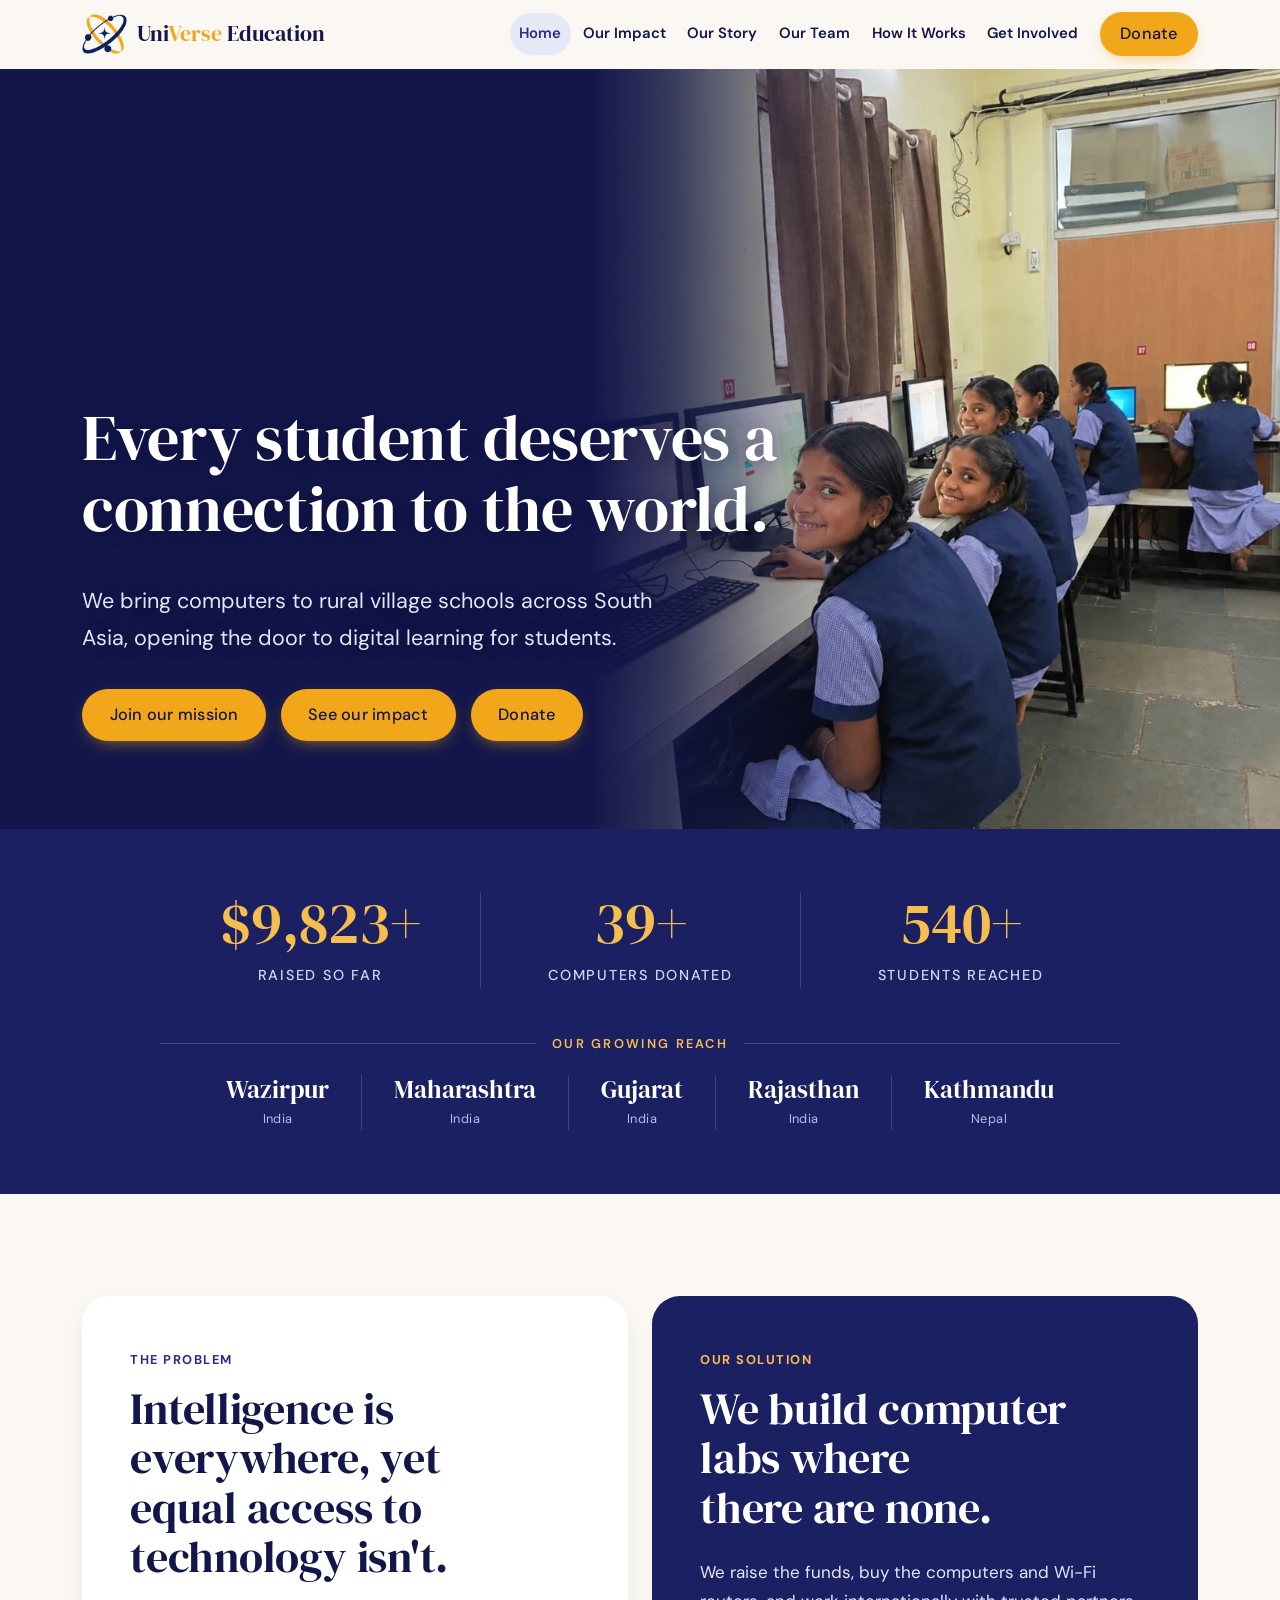
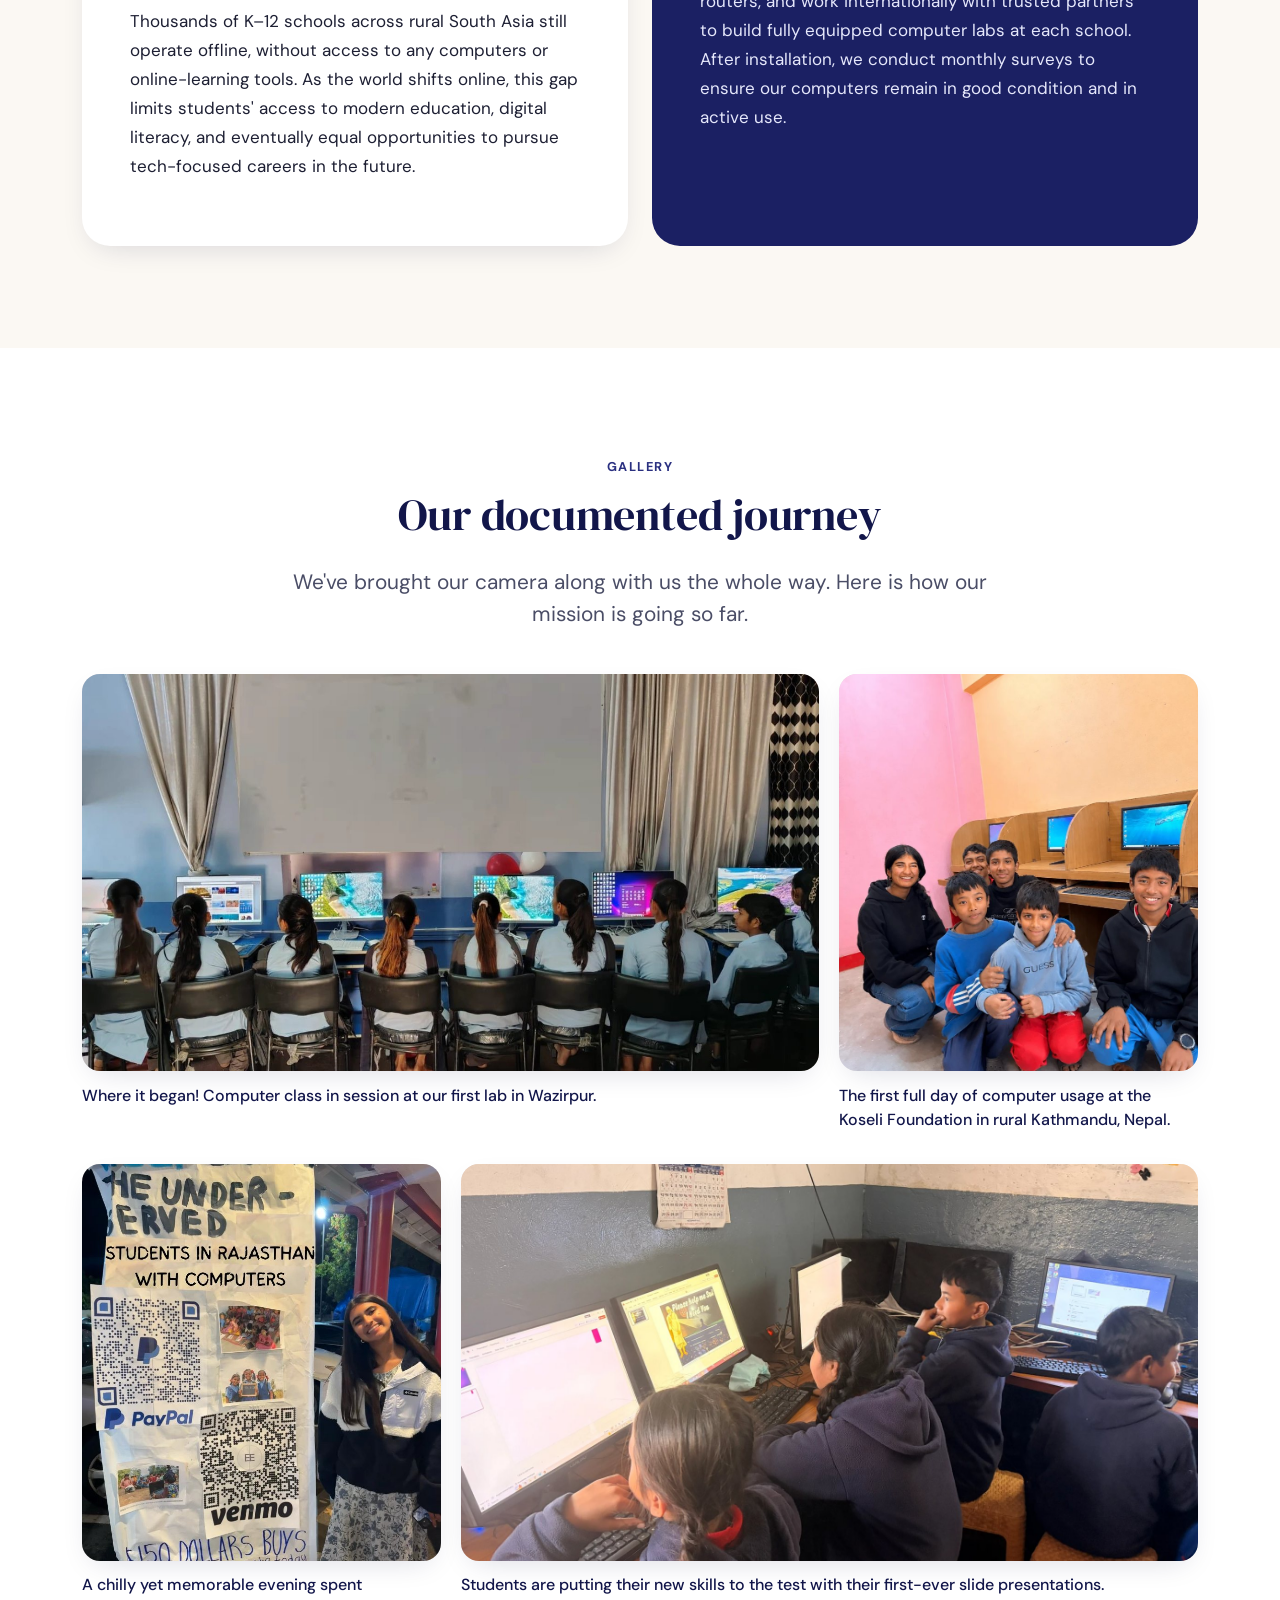
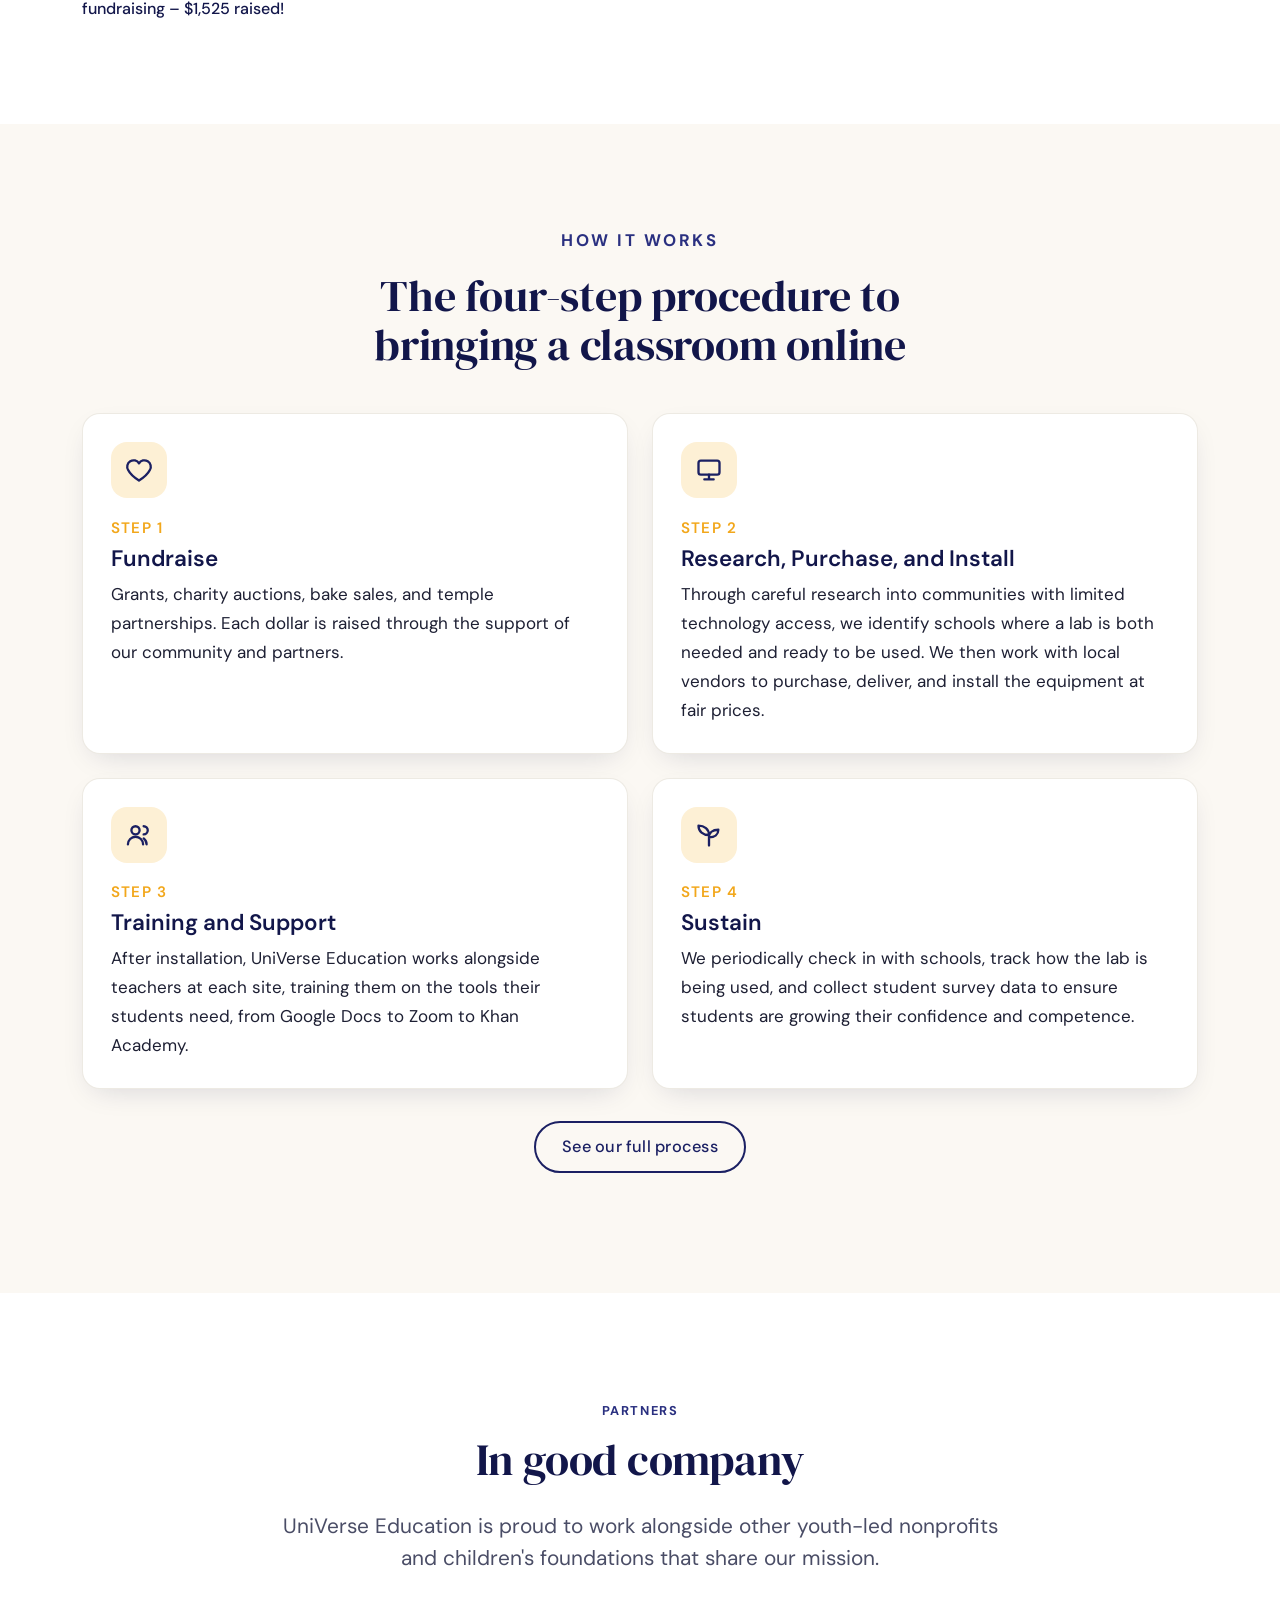
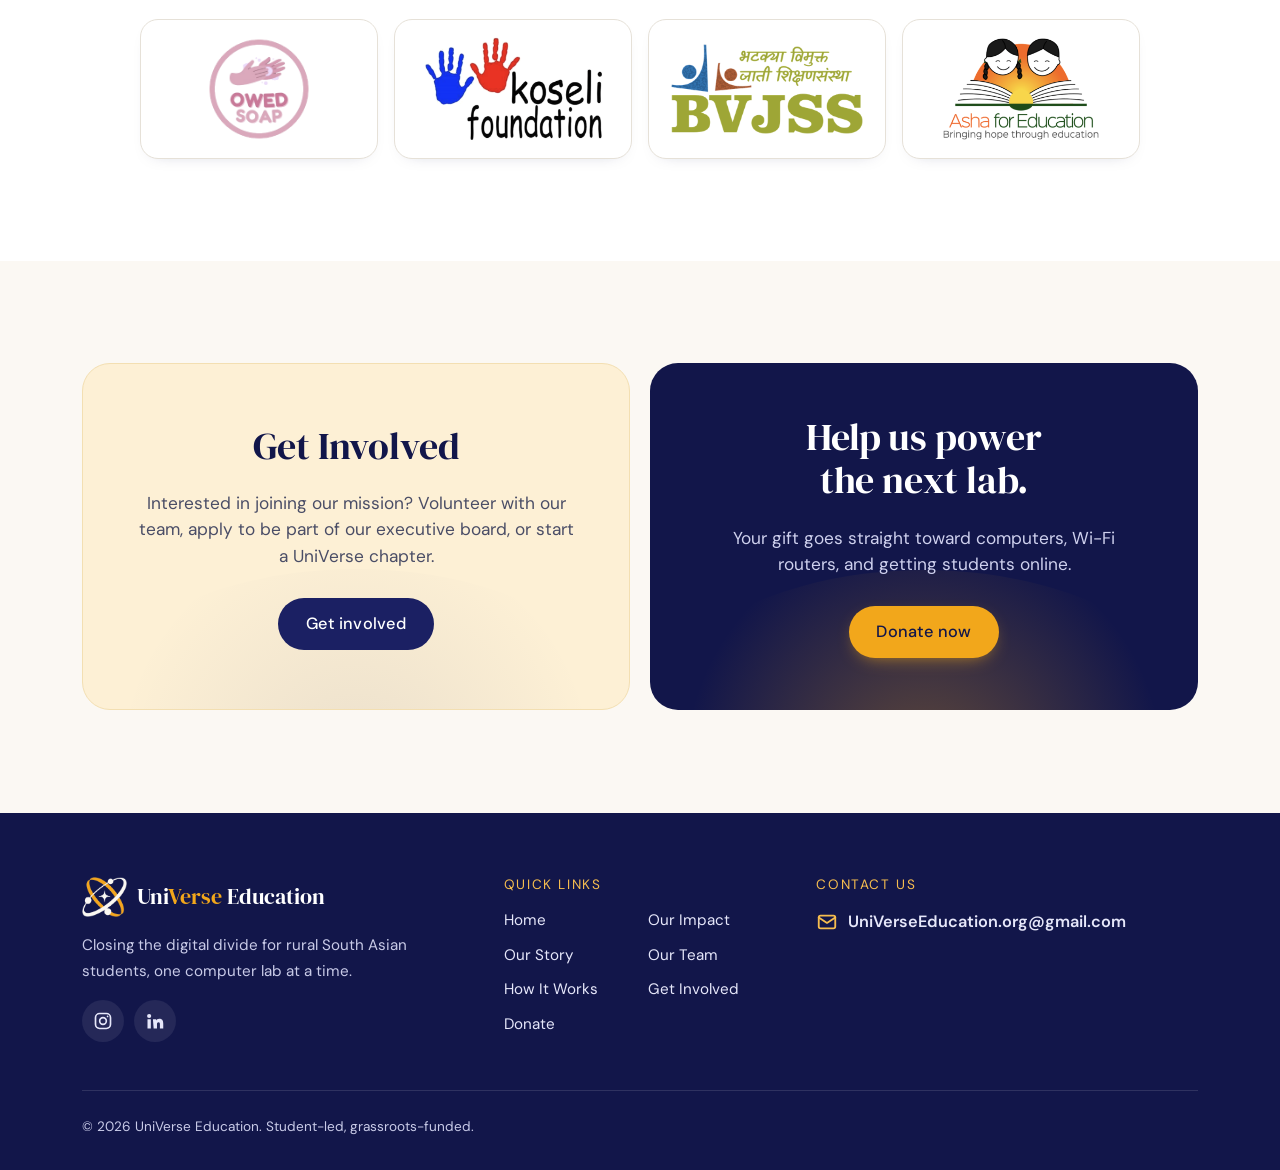
==== index.html @ 02c21eaf "Home hero: photo on the right fading into navy, refined button type - Hero photo (students smiling a" ====
<!doctype html>
<html lang="en" class="no-js">
<head>
  <meta charset="utf-8">
  <meta name="viewport" content="width=device-width, initial-scale=1">
  <title>UniVerse Education | Computer Labs for Rural South Asian Schools</title>
  <meta name="description" content="UniVerse Education is a student-led initiative that builds computer labs with internet access in rural village schools across South Asia.">
  <link rel="canonical" href="https://universeeducation.com/">
  <meta property="og:type" content="website">
  <meta property="og:site_name" content="UniVerse Education">
  <meta property="og:title" content="UniVerse Education | Every student deserves a connection to the world">
  <meta property="og:description" content="Student-led and grassroots-funded, we build computer labs with wifi in rural South Asian village schools.">
  <meta property="og:url" content="https://universeeducation.com/">
  <meta property="og:image" content="https://universeeducation.com/images/og-image.jpg">
  <meta name="twitter:card" content="summary_large_image">
  <meta name="theme-color" content="#1b2063">
  <link rel="icon" href="favicon.png" type="image/png">
  <link rel="apple-touch-icon" href="images/favicon-180.png">
  <link rel="preload" href="fonts/dm-serif-display-latin-400-normal.woff2" as="font" type="font/woff2" crossorigin>
  <link rel="preload" href="fonts/dm-sans-latin-400-normal.woff2" as="font" type="font/woff2" crossorigin>
  <link rel="stylesheet" href="css/styles.css">
</head>
<body data-page="home">
  <div id="site-header"></div>

  <main id="main">
    <!-- 1. HERO -->
    <section class="hero">
      <div class="photo hero-photo" data-img="images/home-hero.jpg" role="img" aria-label="Smiling students in navy and lavender uniforms turning around from their computers in a UniVerse Education computer lab">
        <span class="photo-label">Hero photo: students in one of our labs<code>images/home-hero.jpg</code></span>
      </div>
      <div class="container">
        <div class="hero-content">
          <h1>Every student deserves a connection to the world.</h1>
          <p>We bring computers to rural village schools across South Asia, opening the door to digital learning for students.</p>
          <div class="btn-row">
            <a class="btn btn-accent" href="get-involved.html">Join our mission</a>
            <a class="btn btn-accent" href="impact.html">See our impact</a>
            <a class="btn btn-accent" href="donate.html">Donate</a>
          </div>
        </div>
      </div>
    </section>

    <!-- 2. IMPACT NUMBERS (edit the numbers in js/config.js) -->
    <section class="stats" aria-label="Our impact so far">
      <div class="container">
        <div class="stats-grid">
          <div class="stat"><span class="stat-num" data-stat="raised" data-prefix="$" data-suffix="+">$10,000+</span><span class="stat-label">raised so far</span></div>
          <div class="stat"><span class="stat-num" data-stat="computers" data-suffix="+">40+</span><span class="stat-label">computers donated</span></div>
          <div class="stat"><span class="stat-num" data-stat="students" data-suffix="+">550+</span><span class="stat-label">students reached</span></div>
        </div>
        <div class="locations">
          <h2 class="locations-title">Our growing reach</h2>
          <ul class="locations-list">
            <li><strong>Wazirpur</strong><span>India</span></li>
            <li><strong>Maharashtra</strong><span>India</span></li>
            <li><strong>Gujarat</strong><span>India</span></li>
            <li><strong>Rajasthan</strong><span>India</span></li>
            <li><strong>Kathmandu</strong><span>Nepal</span></li>
          </ul>
        </div>
      </div>
    </section>

    <!-- 3 & 4. PROBLEM / SOLUTION -->
    <section class="section">
      <div class="container">
        <div class="grid grid-2">
          <div class="panel panel-light reveal">
            <span class="eyebrow">The problem</span>
            <h2>Intelligence is everywhere, yet equal access to technology isn't.</h2>
            <p>Thousands of K–12 schools across rural South Asia still operate offline, without access to any computers or online-learning tools. As the world shifts online, this gap limits students' access to modern education, digital literacy, and eventually equal opportunities to pursue tech-focused careers in the future.</p>
          </div>
          <div class="panel panel-navy reveal">
            <span class="eyebrow">Our solution</span>
            <h2>We build computer labs where there are none.</h2>
            <p>We raise the funds, buy the computers and Wi-Fi routers, and work internationally with trusted partners to build fully equipped computer labs at each school. After installation, we conduct monthly surveys to ensure our computers remain in good condition and in active use.</p>
          </div>
        </div>
      </div>
    </section>

    <!-- 5. PHOTO GALLERY — photos live in /images (gallery-1.jpg … gallery-4.jpg) -->
    <section class="section section-white">
      <div class="container">
        <div class="section-head reveal">
          <span class="eyebrow">Gallery</span>
          <h2>Our documented journey</h2>
          <p class="lead">We've brought our camera along with us the whole way. Here is how our mission is going so far.</p>
        </div>
        <div class="journey">
          <figure class="journey-item journey-wide reveal">
            <div class="photo pos-mid" data-img="images/gallery-2.jpg" role="img" aria-label="A row of students in school uniforms working at their new desktop computers in Wazirpur">
              <span class="photo-label"><code>images/gallery-2.jpg</code></span>
            </div>
            <figcaption>Where it began! Computer class in session at our first lab in Wazirpur.</figcaption>
          </figure>
          <figure class="journey-item journey-tall reveal">
            <div class="photo pos-upper" data-img="images/gallery-1.jpg" role="img" aria-label="A UniVerse Education volunteer crouching with five smiling boys in front of their new desktop computers at the Koseli Foundation in Kathmandu, Nepal">
              <span class="photo-label"><code>images/gallery-1.jpg</code></span>
            </div>
            <figcaption>The first full day of computer usage at the Koseli Foundation in rural Kathmandu, Nepal.</figcaption>
          </figure>
          <figure class="journey-item journey-tall reveal">
            <div class="photo pos-upper" data-img="images/gallery-3.jpg" role="img" aria-label="A UniVerse Education volunteer smiling next to a hand-made fundraising poster with PayPal and Venmo codes, raising money for computers for students in Rajasthan">
              <span class="photo-label"><code>images/gallery-3.jpg</code></span>
            </div>
            <figcaption>A chilly yet memorable evening spent fundraising – $1,525 raised!</figcaption>
          </figure>
          <figure class="journey-item journey-wide reveal">
            <div class="photo pos-lower" data-img="images/gallery-4.jpg" role="img" aria-label="Four students at desktop computers building their first slide presentations">
              <span class="photo-label"><code>images/gallery-4.jpg</code></span>
            </div>
            <figcaption>Students are putting their new skills to the test with their first-ever slide presentations.</figcaption>
          </figure>
        </div>
      </div>
    </section>

    <!-- 6. HOW IT WORKS -->
    <section class="section">
      <div class="container">
        <div class="section-head reveal">
          <span class="eyebrow eyebrow-lg">How it works</span>
          <h2>The four-step procedure to bringing a classroom online</h2>
        </div>
        <div class="grid steps-grid">
          <article class="card reveal">
            <div class="icon-badge"><svg viewBox="0 0 24 24" fill="none" stroke="currentColor" stroke-width="2" stroke-linecap="round" stroke-linejoin="round" aria-hidden="true"><path d="M12 21s-7-4.4-9.3-9A5.3 5.3 0 0 1 12 6.3 5.3 5.3 0 0 1 21.3 12C19 16.6 12 21 12 21z"/></svg></div>
            <p class="step-num">Step 1</p>
            <h3>Fundraise</h3>
            <p>Grants, charity auctions, bake sales, and temple partnerships. Each dollar is raised through the support of our community and partners.</p>
          </article>
          <article class="card reveal">
            <div class="icon-badge"><svg viewBox="0 0 24 24" fill="none" stroke="currentColor" stroke-width="2" stroke-linecap="round" stroke-linejoin="round" aria-hidden="true"><rect x="3" y="4" width="18" height="12" rx="2"/><path d="M8 20h8M12 16v4"/></svg></div>
            <p class="step-num">Step 2</p>
            <h3>Research, Purchase, and Install</h3>
            <p>Through careful research into communities with limited technology access, we identify schools where a lab is both needed and ready to be used. We then work with local vendors to purchase, deliver, and install the equipment at fair prices.</p>
          </article>
          <article class="card reveal">
            <div class="icon-badge"><svg viewBox="0 0 24 24" fill="none" stroke="currentColor" stroke-width="2" stroke-linecap="round" stroke-linejoin="round" aria-hidden="true"><circle cx="9" cy="8" r="3.5"/><path d="M2.5 20a6.5 6.5 0 0 1 13 0M16 4.5a3.5 3.5 0 0 1 0 7M18.5 20a6.5 6.5 0 0 0-2.5-5.1"/></svg></div>
            <p class="step-num">Step 3</p>
            <h3>Training and Support</h3>
            <p>After installation, UniVerse Education works alongside teachers at each site, training them on the tools their students need, from Google Docs to Zoom to Khan Academy.</p>
          </article>
          <article class="card reveal">
            <div class="icon-badge"><svg viewBox="0 0 24 24" fill="none" stroke="currentColor" stroke-width="2" stroke-linecap="round" stroke-linejoin="round" aria-hidden="true"><path d="M12 21v-9M12 12C12 7 8 4 3 4c0 5 4 8 9 8zM12 14c0-4 3-6.5 8-6.5 0 4-3 6.5-8 6.5z"/></svg></div>
            <p class="step-num">Step 4</p>
            <h3>Sustain</h3>
            <p>We periodically check in with schools, track how the lab is being used, and collect student survey data to ensure students are growing their confidence and competence.</p>
          </article>
        </div>
        <p class="center mt-2"><a class="btn btn-outline" href="how-it-works.html">See our full process</a></p>
      </div>
    </section>

    <!-- 8. PARTNERS -->
    <section class="section section-white">
      <div class="container">
        <div class="section-head reveal">
          <span class="eyebrow">Partners</span>
          <h2>In good company</h2>
          <p class="lead">UniVerse Education is proud to work alongside other youth-led nonprofits and children's foundations that share our mission.</p>
        </div>
        <ul class="partners reveal">
          <li class="partner"><img src="images/partner-owed-soap.png" alt="Owed Soap" loading="lazy"></li>
          <li class="partner"><img src="images/partner-koseli.png" alt="Koseli Foundation" loading="lazy"></li>
          <li class="partner"><img src="images/partner-bvjss.png" alt="BVJSS (Bhatkya Vimukta Jati Shikshan Sanstha)" loading="lazy"></li>
          <li class="partner"><img src="images/partner-asha.png" alt="Asha for Education" loading="lazy"></li>
        </ul>
      </div>
    </section>

    <!-- 9. FINAL CALLS TO ACTION -->
    <section class="section">
      <div class="container">
        <div class="cta-pair">
          <div class="cta-band cta-light reveal">
            <h2>Get Involved</h2>
            <p class="lead cta-lead">Interested in joining our mission? Volunteer with our team, apply to be part of our executive board, or start a UniVerse chapter.</p>
            <div class="btn-row center"><a class="btn btn-primary" href="get-involved.html">Get involved</a></div>
          </div>
          <div class="cta-band reveal">
            <h2>Help us power the next lab.</h2>
            <p class="lead cta-lead">Your gift goes straight toward computers, Wi-Fi routers, and getting students online.</p>
            <div class="btn-row center"><a class="btn btn-accent" href="donate.html">Donate now</a></div>
          </div>
        </div>
      </div>
    </section>
  </main>

  <div id="site-footer"></div>
  <script src="js/config.js"></script>
  <script src="js/layout.js"></script>
  <script src="js/main.js"></script>
</body>
</html>
---- css/styles.css ----
/* ==========================================================================
   UniVerse Education — shared stylesheet
   Mobile-first. Edit the tokens in :root to re-theme the whole site.
   ========================================================================== */

/* Fonts (self-hosted in /fonts, SIL Open Font License): DM Serif Display for titles, DM Sans for text */
@font-face { font-family: "DM Serif Display"; font-style: normal; font-weight: 400; font-display: swap; src: url("../fonts/dm-serif-display-latin-400-normal.woff2") format("woff2"); }
@font-face { font-family: "DM Sans"; font-style: normal; font-weight: 400; font-display: swap; src: url("../fonts/dm-sans-latin-400-normal.woff2") format("woff2"); }
@font-face { font-family: "DM Sans"; font-style: normal; font-weight: 500; font-display: swap; src: url("../fonts/dm-sans-latin-500-normal.woff2") format("woff2"); }
@font-face { font-family: "DM Sans"; font-style: normal; font-weight: 600; font-display: swap; src: url("../fonts/dm-sans-latin-600-normal.woff2") format("woff2"); }
@font-face { font-family: "DM Sans"; font-style: normal; font-weight: 700; font-display: swap; src: url("../fonts/dm-sans-latin-700-normal.woff2") format("woff2"); }

:root {
  /* Brand colors */
  --navy-900: #12164a;
  --navy-800: #1b2063;   /* primary deep indigo/navy */
  --navy-700: #2a3080;
  --navy-100: #e7e8f5;
  --marigold-500: #f2a71b; /* warm saffron / marigold accent */
  --marigold-400: #f6bd4f;
  --marigold-100: #fdf0d5;
  --cream: #fbf8f3;       /* soft off-white background */
  --white: #ffffff;
  --ink: #1d1f33;         /* body text */
  --ink-soft: #4a4d66;    /* secondary text (passes AA on cream) */
  --line: #e6e1d8;

  /* Type */
  /* Titles: DM Serif Display. Subtitles, labels and text: DM Sans. */
  --font-display: "DM Serif Display", Georgia, "Times New Roman", serif;
  --font-body: "DM Sans", system-ui, -apple-system, "Segoe UI", Roboto, sans-serif;

  /* Shape & spacing */
  --radius-sm: 10px;
  --radius: 18px;
  --radius-lg: 28px;
  --shadow: 0 10px 30px -12px rgba(18, 22, 74, 0.18);
  --shadow-lg: 0 24px 60px -20px rgba(18, 22, 74, 0.28);
  --container: 1180px;
  --gutter: 1.25rem;
  --section-y: clamp(3.5rem, 8vw, 6.5rem);
  --header-h: 68px;
}

/* ---------- Reset & base ---------- */
*, *::before, *::after { box-sizing: border-box; }
html { scroll-behavior: smooth; scroll-padding-top: calc(var(--header-h) + 12px); -webkit-text-size-adjust: 100%; }
body {
  margin: 0;
  font-family: var(--font-body);
  font-size: 1.0625rem;
  line-height: 1.7;
  letter-spacing: 0;
  color: var(--ink);
  background: var(--cream);
  -webkit-font-smoothing: antialiased;
  overflow-x: hidden;
}
img, svg { display: block; max-width: 100%; }
img { height: auto; }
a { color: var(--navy-700); text-underline-offset: 3px; }
a:hover { color: var(--navy-900); }
h1, h2, h3, h4 {
  font-family: var(--font-display);
  color: var(--navy-900);
  line-height: 1.12;
  margin: 0 0 .6em;
  font-weight: 400;
  letter-spacing: -0.005em;
  text-wrap: balance;
}
h1 { font-size: clamp(2.3rem, 6vw, 4rem); }
h2 { font-size: clamp(1.8rem, 4.2vw, 2.75rem); }
h3 { font-family: var(--font-body); font-weight: 600; font-size: clamp(1.2rem, 2.2vw, 1.4rem); letter-spacing: 0; line-height: 1.25; }
p { margin: 0 0 1em; }
ul, ol { padding-left: 1.2em; }
:focus-visible { outline: 3px solid var(--marigold-500); outline-offset: 3px; border-radius: 4px; }
.visually-hidden {
  position: absolute !important; width: 1px; height: 1px; padding: 0; margin: -1px;
  overflow: hidden; clip: rect(0 0 0 0); white-space: nowrap; border: 0;
}
.skip-link {
  position: absolute; left: 1rem; top: -100px; z-index: 1000;
  background: var(--marigold-500); color: var(--navy-900); padding: .6rem 1rem;
  border-radius: var(--radius-sm); font-weight: 700; text-decoration: none;
}
.skip-link:focus { top: 1rem; }

/* ---------- Layout helpers ---------- */
.container { width: 100%; max-width: var(--container); margin: 0 auto; padding: 0 var(--gutter); }
.narrow { max-width: 760px; }
.section { padding: var(--section-y) 0; }
.section-white { background: var(--white); }
.section-navy { background: var(--navy-800); color: #e9eaf7; }
.section-navy h2, .section-navy h3 { color: var(--white); }
.section-tint { background: var(--marigold-100); }
.center { text-align: center; }
.eyebrow {
  display: inline-block; font-size: .8rem; font-weight: 700; letter-spacing: .12em;
  text-transform: uppercase; color: var(--navy-700); margin-bottom: .8rem;
}
.section-navy .eyebrow, .panel-navy .eyebrow, .event-banner .eyebrow { color: var(--marigold-400); }
.eyebrow-lg { font-size: 1.05rem; letter-spacing: .16em; margin-bottom: 1rem; }
.lead { font-size: clamp(1.1rem, 2vw, 1.3rem); color: var(--ink-soft); line-height: 1.55; }
.section-navy .lead { color: #cfd1ee; }
.section-head { max-width: 720px; margin: 0 auto 2.75rem; text-align: center; }
.grid { display: grid; gap: 1.5rem; }
.grid-2, .grid-3, .grid-4 { grid-template-columns: 1fr; }
.split { display: grid; gap: 2.5rem; align-items: center; }
.stack > * + * { margin-top: 1rem; }

@media (min-width: 700px) {
  .grid-2 { grid-template-columns: repeat(2, 1fr); }
  .grid-3 { grid-template-columns: repeat(2, 1fr); }
  .grid-4 { grid-template-columns: repeat(2, 1fr); }
}
@media (min-width: 980px) {
  :root { --gutter: 2rem; }
  .grid-3 { grid-template-columns: repeat(3, 1fr); }
  .grid-4 { grid-template-columns: repeat(4, 1fr); }
  .split { grid-template-columns: 1fr 1fr; gap: 4rem; }
  .split.reverse > :first-child { order: 2; }
}

/* ---------- Placeholder markers ----------
   Anything wrapped in .tbd is unverified or missing content.
   Search the HTML for class="tbd" to find everything left to fill in. */
.tbd {
  background: #fff3c4;
  color: #6b4a00;
  border-bottom: 2px dashed #d99a00;
  padding: 0 .2em;
  border-radius: 3px;
  font-style: normal;
}
.section-navy .tbd, .hero .tbd { background: rgba(246, 189, 79, .22); color: #ffe7b0; border-bottom-color: var(--marigold-400); }

/* ---------- Buttons ---------- */
.btn {
  display: inline-flex; align-items: center; justify-content: center; gap: .5rem;
  font: 500 1.02rem/1 var(--font-body); letter-spacing: .015em; padding: 1rem 1.6rem; border-radius: 999px;
  text-decoration: none; border: 2px solid transparent; cursor: pointer;
  transition: transform .15s ease, background-color .2s ease, box-shadow .2s ease, color .2s ease;
  min-height: 48px;
}
.btn:hover { transform: translateY(-1px); }
.btn:active { transform: translateY(0); }
.btn-accent { background: var(--marigold-500); color: var(--navy-900); box-shadow: 0 6px 18px -8px rgba(242, 167, 27, .8); }
.btn-accent:hover { background: var(--marigold-400); color: var(--navy-900); }
.btn-primary { background: var(--navy-800); color: var(--white); }
.btn-primary:hover { background: var(--navy-700); color: var(--white); }
.btn-outline { border-color: currentColor; color: var(--navy-800); background: transparent; }
.btn-outline:hover { background: var(--navy-800); color: var(--white); border-color: var(--navy-800); }
.btn-ghost-light { border-color: rgba(255,255,255,.7); color: var(--white); background: rgba(255,255,255,.06); }
.btn-ghost-light:hover { background: var(--white); color: var(--navy-900); }
.btn-sm { padding: .6rem 1.1rem; min-height: 40px; font-size: .95rem; }
.btn[disabled], .btn[aria-disabled="true"] { opacity: .55; cursor: not-allowed; transform: none; }
.btn-row { display: flex; flex-wrap: wrap; gap: .9rem; }
.center .btn-row, .btn-row.center { justify-content: center; }

/* ---------- Header ---------- */
.site-header {
  position: sticky; top: 0; z-index: 100;
  background: rgba(251, 248, 243, .92);
  backdrop-filter: saturate(1.4) blur(10px);
  -webkit-backdrop-filter: saturate(1.4) blur(10px);
  border-bottom: 1px solid transparent;
  transition: border-color .2s ease, box-shadow .2s ease;
}
.site-header.is-scrolled { border-bottom-color: var(--line); box-shadow: 0 6px 20px -16px rgba(18,22,74,.4); }
.header-inner { display: flex; align-items: center; gap: .75rem; height: var(--header-h); }
.brand { display: flex; align-items: center; gap: .6rem; text-decoration: none; color: var(--navy-900); margin-right: auto; }
.brand img { width: auto; height: 40px; }
.brand-name { font-family: var(--font-display); font-size: 1.4rem; font-weight: 400; line-height: 1; white-space: nowrap; }
.brand-name span { color: var(--marigold-500); }
.nav-toggle {
  display: inline-flex; align-items: center; justify-content: center;
  width: 46px; height: 46px; border-radius: 12px; border: 1px solid var(--line);
  background: var(--white); color: var(--navy-900); cursor: pointer;
}
.nav-toggle svg { width: 22px; height: 22px; }
.nav-toggle .icon-close { display: none; }
.nav-open .nav-toggle .icon-close { display: block; }
.nav-open .nav-toggle .icon-open { display: none; }
.site-nav {
  position: fixed; inset: var(--header-h) 0 auto 0;
  background: var(--cream); border-bottom: 1px solid var(--line);
  padding: .5rem var(--gutter) 1.5rem; box-shadow: var(--shadow);
  display: none; max-height: calc(100vh - var(--header-h)); overflow-y: auto;
}
.nav-open .site-nav { display: block; }
.site-nav ul { list-style: none; margin: 0; padding: 0; }
.site-nav a {
  display: block; padding: .85rem .25rem; text-decoration: none; color: var(--navy-900);
  font-weight: 600; border-bottom: 1px solid var(--line);
}
.site-nav a[aria-current="page"] { color: var(--navy-700); }
.site-nav a[aria-current="page"]::before { content: ""; display: inline-block; width: 8px; height: 8px; border-radius: 50%; background: var(--marigold-500); margin-right: .5rem; vertical-align: middle; }
.header-donate { padding: .65rem 1.15rem; min-height: 44px; }
.nav-toggle, .header-donate { flex-shrink: 0; }
.brand { min-width: 0; }
@media (max-width: 480px) {
  .header-inner { gap: .5rem; }
  .brand { gap: .45rem; }
  .brand img { height: 34px; }
  .brand-name { font-size: 1.08rem; }
  .header-donate { padding: .55rem .9rem; min-height: 40px; font-size: .92rem; }
  .nav-toggle { width: 42px; height: 42px; }
}
@media (max-width: 360px) { .brand-name { font-size: .98rem; } }

@media (min-width: 1200px) {
  .nav-toggle { display: none; }
  .site-nav {
    position: static; display: block; background: none; border: 0; box-shadow: none;
    padding: 0; max-height: none; overflow: visible;
  }
  .site-nav ul { display: flex; gap: .15rem; }
  .site-nav a { border: 0; padding: .5rem .6rem; border-radius: 999px; font-size: .93rem; white-space: nowrap; }
  .site-nav a:hover { background: var(--navy-100); }
  .site-nav a[aria-current="page"] { background: var(--navy-100); }
  .site-nav a[aria-current="page"]::before { display: none; }
  .brand { margin-right: 1rem; flex-shrink: 0; }
  .site-nav { margin-left: auto; }
}

/* ---------- Photo slots ----------
   <div class="photo" data-img="images/x.jpg" role="img" aria-label="alt text">
   If images/x.jpg exists, main.js swaps it in automatically. Otherwise a
   labeled placeholder is shown. */
.photo {
  position: relative; overflow: hidden; border-radius: var(--radius);
  background:
    radial-gradient(circle at 20% 20%, rgba(242,167,27,.18), transparent 45%),
    linear-gradient(135deg, #e9e6f5, #f4ecdc);
  aspect-ratio: 4 / 3; display: flex; align-items: center; justify-content: center;
  color: var(--navy-700);
}
.photo > img { position: absolute; inset: 0; width: 100%; height: 100%; object-fit: cover; }
.photo-label {
  display: flex; flex-direction: column; align-items: center; gap: .4rem; text-align: center;
  font-size: .85rem; font-weight: 600; padding: 1rem; max-width: 90%; line-height: 1.4;
}
.photo-label::before {
  content: ""; width: 42px; height: 42px; opacity: .7;
  background: currentColor;
  -webkit-mask: url("data:image/svg+xml,%3Csvg xmlns='http://www.w3.org/2000/svg' viewBox='0 0 24 24' fill='none' stroke='black' stroke-width='1.6' stroke-linecap='round' stroke-linejoin='round'%3E%3Crect x='3' y='5' width='18' height='14' rx='2'/%3E%3Ccircle cx='9' cy='10' r='2'/%3E%3Cpath d='m21 16-5-5-9 8'/%3E%3C/svg%3E") center/contain no-repeat;
          mask: url("data:image/svg+xml,%3Csvg xmlns='http://www.w3.org/2000/svg' viewBox='0 0 24 24' fill='none' stroke='black' stroke-width='1.6' stroke-linecap='round' stroke-linejoin='round'%3E%3Crect x='3' y='5' width='18' height='14' rx='2'/%3E%3Ccircle cx='9' cy='10' r='2'/%3E%3Cpath d='m21 16-5-5-9 8'/%3E%3C/svg%3E") center/contain no-repeat;
}
.photo-label code { font-size: .78rem; font-weight: 500; opacity: .8; word-break: break-all; }
.photo.has-img .photo-label { display: none; }
.photo.tall { aspect-ratio: 3 / 4; }
.photo.wide { aspect-ratio: 16 / 9; }
.photo.square { aspect-ratio: 1; }
.photo.round { border-radius: 50%; aspect-ratio: 1; }
.photo.round .photo-label { font-size: .7rem; }
.photo.round .photo-label::before { width: 28px; height: 28px; }

/* ---------- Hero ---------- */
.hero {
  position: relative; color: var(--white); overflow: hidden;
  min-height: min(88vh, 760px); display: flex; align-items: flex-end;
  background: var(--navy-900);
}
.hero .photo {
  position: absolute; inset: 0; border-radius: 0; aspect-ratio: auto;
  background:
    radial-gradient(circle at 80% 15%, rgba(242,167,27,.35), transparent 40%),
    radial-gradient(circle at 10% 90%, rgba(80,90,200,.45), transparent 50%),
    linear-gradient(160deg, #262c86, #12164a);
  color: rgba(255,255,255,.75); align-items: flex-start; justify-content: flex-end;
}
.hero .photo-label { margin: calc(var(--header-h) - 40px) 0 0; align-items: flex-end; text-align: right; font-size: .75rem; }
.hero .photo-label::before { width: 26px; height: 26px; }
/* Hero: photo sits on the right and fades into navy on the left, where the text is.
   Phones/tablets: photo on top fading down into navy, text below on solid navy. */
.hero-photo > img { object-position: center 40%; }
@media (max-width: 1179px) {
  .hero { flex-direction: column; align-items: stretch; min-height: 0; }
  .hero .hero-photo {
    position: relative; inset: auto; height: clamp(260px, 52vw, 480px);
    -webkit-mask-image: linear-gradient(180deg, #000 55%, transparent 100%);
            mask-image: linear-gradient(180deg, #000 55%, transparent 100%);
  }
  .hero::after { display: none; }
  .hero .hero-content { padding-top: .5rem; margin-top: 0; }
}
@media (min-width: 1180px) {
  .hero .hero-photo {
    inset: 0 0 0 auto; width: 54%;
    -webkit-mask-image: linear-gradient(90deg, transparent 0%, rgba(0,0,0,.2) 12%, rgba(0,0,0,.6) 26%, rgba(0,0,0,.9) 40%, #000 52%);
            mask-image: linear-gradient(90deg, transparent 0%, rgba(0,0,0,.2) 12%, rgba(0,0,0,.6) 26%, rgba(0,0,0,.9) 40%, #000 52%);
  }
  .hero-photo > img { object-position: center 45%; }
  .hero::after { background: linear-gradient(180deg, rgba(18,22,74,0) 72%, rgba(18,22,74,.35) 100%); }
}
.hero h1, .hero p { text-shadow: 0 2px 18px rgba(10,12,40,.45); }
.hero-content { position: relative; z-index: 1; padding: 8rem 0 clamp(3rem, 8vw, 5.5rem); max-width: 820px; }
.hero h1 { color: var(--white); }
.hero p { font-size: clamp(1.1rem, 2.2vw, 1.35rem); color: #e4e6fa; max-width: 620px; margin-bottom: 2rem; }
.page-hero { padding: clamp(3.5rem, 9vw, 6rem) 0 clamp(2.5rem, 6vw, 4rem); background: linear-gradient(180deg, var(--white), var(--cream)); }
.page-hero h1 { max-width: 900px; }
.page-hero .lead { max-width: 680px; }

/* ---------- Stats / counters ---------- */
.stats { background: var(--navy-800); color: var(--white); padding: clamp(2.75rem, 6vw, 4rem) 0; }
.stats-grid { display: grid; grid-template-columns: 1fr; gap: 2rem; max-width: 960px; margin: 0 auto; }
.stat { text-align: center; }
.stat-num {
  display: block; font-family: var(--font-display); font-weight: 400;
  font-size: clamp(2.6rem, 6vw, 3.6rem); color: var(--marigold-400); line-height: 1.05;
  font-variant-numeric: tabular-nums;
}
.stat-label { display: block; font-size: .9rem; font-weight: 500; letter-spacing: .12em; text-transform: uppercase; color: #d3d5f0; margin-top: .6rem; }
@media (min-width: 700px) {
  .stats-grid { grid-template-columns: repeat(3, 1fr); gap: 0; }
  .stat + .stat { border-left: 1px solid rgba(255,255,255,.16); }
}
.locations { margin: clamp(2.25rem, 5vw, 3rem) auto 0; max-width: 960px; text-align: center; }
.locations-title {
  display: flex; align-items: center; gap: 1rem; margin: 0 0 1.4rem;
  font-family: var(--font-body); font-size: .8rem; font-weight: 600; letter-spacing: .18em;
  text-transform: uppercase; color: var(--marigold-400); line-height: 1.3;
}
.locations-title::before, .locations-title::after { content: ""; flex: 1; height: 1px; background: rgba(255,255,255,.18); }
.locations-list { list-style: none; margin: 0; padding: 0; display: flex; flex-wrap: wrap; justify-content: center; gap: 1.25rem 0; }
.locations-list li { display: flex; flex-direction: column; align-items: center; padding: 0 clamp(1rem, 3vw, 2rem); min-width: 0; }
.locations-list li + li { border-left: 1px solid rgba(255,255,255,.16); }
.locations-list strong { font-family: var(--font-display); font-weight: 400; font-size: clamp(1.25rem, 2.4vw, 1.55rem); color: var(--white); line-height: 1.2; }
.locations-list span { font-size: .8rem; color: #b9bce3; margin-top: .25rem; letter-spacing: .03em; }
@media (max-width: 699px) {
  .locations-list { display: grid; grid-template-columns: 1fr 1fr; gap: 1.2rem .5rem; }
  .locations-list li + li { border-left: 0; }
  .locations-list li:last-child { grid-column: 1 / -1; }
}

/* How-it-works steps: 2 x 2 so longer descriptions stay readable */
.steps-grid { grid-template-columns: 1fr; }
@media (min-width: 760px) { .steps-grid { grid-template-columns: repeat(2, 1fr); } }

/* ---------- Photo gallery ("Our documented journey") ----------
   Wide and tall photos alternate in a checkerboard:
   desktop  [ wide | tall ] / [ tall | wide ]   tablet: wide rows full, tall photos side by side */
.journey { display: grid; gap: 2rem 1.25rem; grid-template-columns: 1fr; }
.journey-item { margin: 0; display: flex; flex-direction: column; gap: .8rem; min-width: 0; }
.journey-item .photo { box-shadow: var(--shadow); max-width: 100%; }
.journey-wide .photo { aspect-ratio: 3 / 2; }
.journey-tall .photo { aspect-ratio: 4 / 5; }
.journey figcaption { font-size: 1rem; font-weight: 500; color: var(--navy-900); line-height: 1.5; }
.photo.pos-top > img { object-position: center top; }
.photo.pos-upper > img { object-position: center 30%; }
.photo.pos-mid > img { object-position: center 55%; }
.photo.pos-lower > img { object-position: center 65%; }
@media (min-width: 600px) {
  .journey { grid-template-columns: 1fr 1fr; }
  .journey-wide { grid-column: 1 / -1; }
}
@media (min-width: 980px) {
  .journey { grid-template-columns: repeat(3, 1fr); }
  .journey-wide { grid-column: span 2; }
  .journey-item .photo { aspect-ratio: auto; height: clamp(320px, 31vw, 440px); }
}

/* ---------- Partner logos ---------- */
.partners { list-style: none; margin: 0 auto; padding: 0; display: grid; gap: 1rem; grid-template-columns: repeat(2, minmax(0, 1fr)); max-width: 1000px; }
@media (min-width: 860px) { .partners { grid-template-columns: repeat(4, minmax(0, 1fr)); } }
.partners .partner {
  position: relative; height: 140px; border-radius: var(--radius); background: var(--white);
  border: 1px solid var(--line); box-shadow: 0 6px 18px -14px rgba(18,22,74,.35);
  display: flex; align-items: center; justify-content: center; padding: 1rem 1.25rem; overflow: hidden;
  max-width: none; min-width: 0; flex: none; font-size: 1rem;
}
.partners .partner > img { position: static; width: auto; height: auto; max-width: 100%; max-height: 100%; object-fit: contain; }
.partner.logo-slot > img { position: absolute; inset: 1rem; width: calc(100% - 2rem); height: calc(100% - 2rem); }
.partners .partner strong { font-family: var(--font-display); font-weight: 400; font-size: clamp(1.3rem, 2.4vw, 1.6rem); color: var(--navy-900); text-align: center; line-height: 1.15; }
.partner.logo-slot.has-img strong { visibility: hidden; }
/* ---------- Our Story ---------- */
.story-photo .photo { aspect-ratio: 16 / 9; box-shadow: var(--shadow-lg); border-radius: var(--radius-lg); max-width: 100%; }
@media (max-width: 600px) { .story-photo .photo { aspect-ratio: 4 / 3; } }
.story-text .section-title-lg { margin-bottom: 1.5rem; }
.story-text p { font-size: 1.12rem; line-height: 1.8; }
.story-kicker { font-family: var(--font-display); font-size: clamp(1.35rem, 2.6vw, 1.7rem) !important; line-height: 1.4 !important; color: var(--navy-900); border-left: 4px solid var(--marigold-500); padding-left: 1.25rem; margin-top: 2rem; }

/* Milestones: large photo + text rows on a center line, alternating sides */
.milestones { list-style: none; margin: 0 auto; padding: 0; max-width: 1080px; display: grid; gap: clamp(2.5rem, 6vw, 4.5rem); position: relative; }
.milestone { display: grid; gap: 1.25rem; align-items: center; position: relative; }
.milestone .photo { aspect-ratio: 4 / 3; box-shadow: var(--shadow); max-width: 100%; }
.milestone-body .when { display: inline-block; font-weight: 600; font-size: .9rem; letter-spacing: .1em; text-transform: uppercase; color: var(--navy-900); background: var(--marigold-100); border-radius: 999px; padding: .35rem .9rem; margin-bottom: .8rem; }
.milestone-body h3 { font-family: var(--font-display); font-weight: 400; font-size: clamp(1.7rem, 3.4vw, 2.3rem); margin-bottom: .5rem; }
.milestone-body p { font-size: 1.08rem; color: var(--ink-soft); margin: 0; }
@media (min-width: 860px) {
  .milestones::before { content: ""; position: absolute; left: 50%; top: 0; bottom: 0; width: 3px; transform: translateX(-50%); background: linear-gradient(var(--marigold-500), var(--navy-700)); border-radius: 3px; }
  .milestone { grid-template-columns: 1fr 1fr; gap: 5rem; }
  .milestone::before { content: ""; position: absolute; left: 50%; top: 50%; width: 22px; height: 22px; transform: translate(-50%, -50%); border-radius: 50%; background: var(--white); border: 5px solid var(--marigold-500); z-index: 1; }
  .milestone:nth-child(even) .photo { order: 2; }
  .milestone:nth-child(even) .milestone-body { text-align: right; }
}

/* ---------- Our Team ---------- */
.team-group { font-family: var(--font-body); font-weight: 600; font-size: .9rem; letter-spacing: .16em; text-transform: uppercase; color: var(--navy-700); text-align: center; margin: 0 0 1.5rem; display: flex; align-items: center; gap: 1rem; }
.team-group::before, .team-group::after { content: ""; flex: 1; height: 1px; background: var(--line); }
.team-group + .leaders, .team-group + .leader { margin-bottom: 3.5rem; }
.leaders { display: grid; gap: 1.75rem; grid-template-columns: 1fr; max-width: 1000px; margin: 0 auto; }
@media (min-width: 720px) { .leaders-2 { grid-template-columns: repeat(2, minmax(0, 1fr)); } }
.leader { background: var(--white); border-radius: var(--radius-lg); overflow: hidden; box-shadow: var(--shadow); border: 1px solid rgba(230,225,216,.7); display: flex; flex-direction: column; }
.leader .photo { border-radius: 0; aspect-ratio: 4 / 4.2; max-width: 100%; }
.leader-body { padding: 1.6rem 1.75rem 1.9rem; }
.leader-body h3 { font-family: var(--font-display); font-weight: 400; font-size: clamp(1.7rem, 2.8vw, 2.05rem); margin-bottom: .15rem; }
.leader-role { font-weight: 600; color: var(--navy-700); margin: 0 0 .9rem; letter-spacing: .02em; }
.leader-body p:last-child { margin-bottom: 0; color: var(--ink-soft); line-height: 1.7; }
.leader-wide { max-width: 1000px; margin: 0 auto; }
@media (min-width: 720px) {
  .leader-wide { flex-direction: row; }
  .leader-wide .photo { flex: 0 0 38%; aspect-ratio: auto; min-height: 340px; }
  .leader-wide .leader-body { display: flex; flex-direction: column; justify-content: center; padding: 2rem 2.5rem; }
}

.join-board .section-head { margin-bottom: 3rem; }
.badge-open { display: inline-flex; align-items: center; gap: .5rem; background: var(--marigold-500); color: var(--navy-900); font-weight: 600; font-size: .85rem; letter-spacing: .06em; text-transform: uppercase; padding: .45rem 1rem; border-radius: 999px; margin-bottom: 1.1rem; }
.badge-open::before { content: ""; width: 8px; height: 8px; border-radius: 50%; background: var(--navy-900); }
.join-board .section-title-lg { color: var(--white); margin-bottom: .75rem; }
.join-board .lead { margin-bottom: 1.75rem; }
.btn-xl { font-size: 1.2rem; padding: 1.15rem 2.6rem; min-height: 60px; }
.roles-title { color: var(--white); font-family: var(--font-display); font-weight: 400; font-size: clamp(1.8rem, 3.4vw, 2.4rem); text-align: center; margin: 0 0 1.5rem; }
.roles { display: grid; gap: 1.1rem; grid-template-columns: 1fr; max-width: 1000px; margin: 0 auto; }
@media (min-width: 720px) { .roles { grid-template-columns: repeat(2, minmax(0, 1fr)); } }
.role-card { background: rgba(255,255,255,.07); border: 1px solid rgba(255,255,255,.14); border-radius: var(--radius); padding: 1.6rem 1.7rem; }
.role-card h4 { color: var(--marigold-400); font-family: var(--font-body); font-weight: 600; font-size: 1.2rem; line-height: 1.3; margin: 0 0 .55rem; }
.role-card p { margin: 0; font-size: 1rem; color: #d3d5f0; line-height: 1.65; }

/* A logo shown in a photo slot (contained, not cropped) */
.photo.photo-logo { background: var(--white); border: 1px solid var(--line); }
.photo.photo-logo > img { object-fit: contain; padding: 12%; }

/* Get Involved */
.path-card h3 { margin-bottom: .55rem; }
.path-card p { flex: 1; }
.path-card .btn { margin-top: .75rem; white-space: nowrap; }
.inquiry-sub { font-family: var(--font-display); font-weight: 400; font-size: clamp(1.45rem, 3vw, 1.9rem); color: var(--navy-700); margin: 1.6rem 0 1.4rem; }
#inquiry .section-head .lead { line-height: 1.7; }
#inquiry .section-head { margin-bottom: 3rem; }
#inquiry .section-title-lg { font-size: clamp(2.3rem, 5.5vw, 3.4rem); }

/* Footer email */
.footer-email { display: inline-flex; align-items: center; gap: .6rem; font-weight: 600; font-size: 1.02rem; word-break: break-all; }
.footer-email svg { width: 22px; height: 22px; flex-shrink: 0; color: var(--marigold-400); }

/* Larger standalone section title */
.section-title-lg { font-size: clamp(2.6rem, 6vw, 3.75rem); margin-bottom: 0; }

/* "Impact in action" photos: one wide + two tall, equal heights on desktop */
.action-photos { display: grid; gap: 2rem 1.25rem; grid-template-columns: 1fr; }
.action-photos .photo { aspect-ratio: 4 / 5; }
.action-photos .action-wide .photo { aspect-ratio: 4 / 3; }
@media (min-width: 600px) {
  .action-photos { grid-template-columns: 1fr 1fr; }
  .action-photos .action-wide { grid-column: 1 / -1; }
}
@media (min-width: 980px) {
  .action-photos { grid-template-columns: 2fr 1fr 1fr; }
  .action-photos .action-wide { grid-column: auto; }
  .action-photos .photo, .action-photos .action-wide .photo { aspect-ratio: auto; height: clamp(340px, 32vw, 460px); }
}

/* Press feature */
.press-feature {
  margin: clamp(2.5rem, 6vw, 4rem) auto 0; max-width: 1000px; display: grid; gap: 1.75rem; align-items: center;
  background: var(--cream); border: 1px solid var(--line); border-radius: var(--radius-lg); padding: clamp(1.25rem, 3vw, 2rem);
}
.press-clip { display: block; border-radius: var(--radius-sm); overflow: hidden; box-shadow: var(--shadow); background: var(--white); max-width: 340px; width: 100%; margin: 0 auto; transform: rotate(-1.2deg); transition: transform .25s ease; }
a.press-clip:hover { transform: rotate(0deg) scale(1.01); }
.press-clip img { width: 100%; height: auto; }
.press-body { min-width: 0; }
.press-meta { font-weight: 600; font-size: .9rem; letter-spacing: .04em; color: var(--ink-soft); margin: 0 0 .35rem; }
.press-body h3 { font-family: var(--font-display); font-weight: 400; font-size: clamp(1.6rem, 3.2vw, 2.2rem); margin-bottom: .6rem; }
@media (min-width: 760px) { .press-feature { grid-template-columns: minmax(220px, 340px) 1fr; gap: 2.5rem; } }
.press-feature.press-lg { max-width: 1080px; margin-top: 0; padding: clamp(1.5rem, 3.5vw, 2.75rem); }
.press-lg .press-clip { max-width: 420px; }
.press-lg .press-meta { font-size: 1rem; }
.press-lg .press-body h3 { font-size: clamp(2rem, 4vw, 2.9rem); }
.press-lg .press-body p:last-child { font-size: 1.15rem; line-height: 1.65; }
@media (min-width: 760px) { .press-feature.press-lg { grid-template-columns: minmax(240px, 420px) 1fr; gap: 3rem; } }
@media (prefers-reduced-motion: reduce) { .press-clip, .press-clip:hover { transform: none; } }
.cta-lead { color: #cfd1ee; max-width: 560px; margin: 0 auto 1.75rem; }
/* Two calls to action side by side (home) */
.cta-pair { display: grid; gap: 1.25rem; grid-template-columns: 1fr; }
@media (min-width: 900px) { .cta-pair { grid-template-columns: 1fr 1fr; } }
.cta-pair .cta-band { display: flex; flex-direction: column; justify-content: center; padding: clamp(2rem, 4.5vw, 3.25rem); }
.cta-pair .cta-band h2 { font-size: clamp(1.8rem, 3.4vw, 2.4rem); }
.cta-pair .cta-lead { font-size: 1.08rem; }
.cta-band.cta-light { background: var(--marigold-100); color: var(--ink); border: 1px solid #f3dfb2; }
.cta-band.cta-light h2 { color: var(--navy-900); }
.cta-band.cta-light .cta-lead { color: var(--ink-soft); }
.cta-band.cta-light::after { background: radial-gradient(circle, rgba(27,32,99,.08), transparent 65%); }

/* ---------- Cards ---------- */
.card {
  background: var(--white); border-radius: var(--radius); padding: 1.75rem;
  box-shadow: var(--shadow); border: 1px solid rgba(230,225,216,.7);
  display: flex; flex-direction: column;
}
.card h3 { margin-bottom: .45rem; }
.card p:last-child { margin-bottom: 0; }
.card .btn { margin-top: auto; align-self: flex-start; }
.card .card-body { display: flex; flex-direction: column; flex: 1; }
.card-media { padding: 0; overflow: hidden; }
.card-media .photo { border-radius: 0; }
.card-media .card-body { padding: 1.5rem 1.6rem 1.75rem; }
.icon-badge {
  width: 56px; height: 56px; border-radius: 16px; display: grid; place-items: center;
  background: var(--marigold-100); color: var(--navy-800); margin-bottom: 1.1rem; flex-shrink: 0;
}
.icon-badge svg { width: 28px; height: 28px; }
.step-num {
  font-family: var(--font-body); font-weight: 600; color: var(--marigold-500);
  font-size: .95rem; letter-spacing: .08em; text-transform: uppercase; margin-bottom: .2rem;
}
.tag {
  display: inline-block; font-size: .78rem; font-weight: 700; letter-spacing: .04em;
  padding: .3rem .7rem; border-radius: 999px; background: var(--navy-100); color: var(--navy-800);
  margin-bottom: .8rem; align-self: flex-start;
}
.tag-soon { background: var(--marigold-100); color: #7a5200; }

/* Problem / solution panels */
.panel { border-radius: var(--radius-lg); padding: clamp(1.75rem, 4vw, 3rem); }
.panel-light { background: var(--white); box-shadow: var(--shadow); }
.panel-navy { background: var(--navy-800); color: #e5e7fb; }
.panel-navy h2, .panel-navy h3 { color: var(--white); }

/* Featured story */
.feature-story { display: grid; gap: 0; background: var(--white); border-radius: var(--radius-lg); overflow: hidden; box-shadow: var(--shadow-lg); }
.feature-story .photo { border-radius: 0; aspect-ratio: 16/10; }
.feature-story .story-body { padding: clamp(1.75rem, 4vw, 3rem); }
@media (min-width: 900px) {
  .feature-story { grid-template-columns: 1.05fr 1fr; }
  .feature-story .photo { aspect-ratio: auto; min-height: 100%; }
}
blockquote {
  margin: 1.25rem 0; padding: 1rem 1.25rem; border-left: 4px solid var(--marigold-500);
  background: var(--cream); border-radius: 0 var(--radius-sm) var(--radius-sm) 0;
  font-family: var(--font-display); font-size: 1.1rem; color: var(--navy-900);
}
blockquote cite { display: block; margin-top: .5rem; font-family: var(--font-body); font-style: normal; font-size: .88rem; color: var(--ink-soft); }

/* Event banner */
.event-banner {
  display: grid; gap: 1.5rem; align-items: center;
  background: linear-gradient(120deg, var(--navy-800), var(--navy-700));
  color: #e9eaf7; border-radius: var(--radius-lg); padding: clamp(1.75rem, 4vw, 3rem);
  position: relative; overflow: hidden;
}
.event-banner::before {
  content: ""; position: absolute; width: 340px; height: 340px; right: -120px; top: -140px;
  border-radius: 50%; background: radial-gradient(circle, rgba(242,167,27,.45), transparent 65%);
}
.event-banner > * { position: relative; }
.event-banner .eyebrow { color: var(--marigold-400); }
.event-banner h2 { color: var(--white); margin-bottom: .4rem; }
.event-meta { display: flex; flex-wrap: wrap; gap: .5rem 1.25rem; font-weight: 600; margin: .75rem 0 0; padding: 0; list-style: none; }
.event-meta li { display: flex; align-items: center; gap: .4rem; }
.event-meta svg { width: 18px; height: 18px; color: var(--marigold-400); }
@media (min-width: 900px) { .event-banner { grid-template-columns: 1.6fr auto; } }

/* Partners strip */
.logo-strip { display: flex; flex-wrap: wrap; justify-content: center; gap: 1rem; }
.logo-slot {
  min-width: 170px; flex: 1 1 170px; max-width: 230px; height: 96px;
  border: 2px dashed #d5cfc2; border-radius: var(--radius); display: flex; flex-direction: column;
  align-items: center; justify-content: center; text-align: center; padding: .75rem;
  color: var(--ink-soft); font-size: .82rem; background: var(--white); position: relative; overflow: hidden;
}
.logo-slot strong { color: var(--navy-900); font-size: .98rem; }
.logo-slot img { position: absolute; inset: .75rem; width: calc(100% - 1.5rem); height: calc(100% - 1.5rem); object-fit: contain; background: var(--white); }
.logo-slot.has-img { border-style: solid; border-color: var(--line); }

/* CTA band */
.cta-band {
  background: var(--navy-900); color: #e3e5fa; border-radius: var(--radius-lg);
  padding: clamp(2rem, 6vw, 4rem); text-align: center; position: relative; overflow: hidden;
}
.cta-band::after {
  content: ""; position: absolute; left: 50%; bottom: -260px; transform: translateX(-50%);
  width: 620px; height: 400px; border-radius: 50%;
  background: radial-gradient(circle, rgba(242,167,27,.35), transparent 65%); pointer-events: none;
}
.cta-band > * { position: relative; z-index: 1; }
.cta-band h2 { color: var(--white); }

/* ---------- Forms ---------- */
.form { display: grid; gap: 1.1rem; }
.form-row { display: grid; gap: 1.1rem; }
@media (min-width: 700px) { .form-row { grid-template-columns: 1fr 1fr; } }
.field label, .field legend { display: block; font-weight: 700; font-size: .95rem; margin-bottom: .4rem; color: var(--navy-900); }
.field .hint { font-weight: 500; color: var(--ink-soft); font-size: .85rem; }
input[type="text"], input[type="email"], input[type="tel"], input[type="number"], select, textarea {
  width: 100%; font: inherit; font-size: 1rem; color: var(--ink);
  background: var(--white); border: 1.5px solid #d6d1c6; border-radius: 12px;
  padding: .8rem .95rem; min-height: 48px; transition: border-color .15s ease, box-shadow .15s ease;
}
textarea { min-height: 130px; resize: vertical; }
input:focus, select:focus, textarea:focus { outline: none; border-color: var(--navy-700); box-shadow: 0 0 0 4px rgba(42,48,128,.15); }
fieldset { border: 0; padding: 0; margin: 0; }
.check-grid { display: grid; gap: .55rem; grid-template-columns: 1fr; }
@media (min-width: 560px) { .check-grid { grid-template-columns: 1fr 1fr; } }
.check { display: flex; gap: .6rem; align-items: center; background: var(--white); border: 1.5px solid #d6d1c6; border-radius: 12px; padding: .7rem .9rem; cursor: pointer; font-weight: 500; }
.check input { width: 18px; height: 18px; accent-color: var(--navy-800); }
.form .btn { justify-self: start; }
.hp-field { position: absolute; left: -9999px; }
.form-status { font-weight: 600; margin: 0; min-height: 1.4em; }
.form-status.ok { color: #1a6b3c; }
.form-status.warn { color: #8a5a00; }

.newsletter { display: flex; flex-wrap: wrap; gap: .6rem; max-width: 520px; }
.newsletter input[type="email"] { flex: 1 1 220px; }
.center .newsletter { margin: 0 auto; }

/* ---------- Accordion (FAQ) ---------- */
.faq { display: grid; gap: .8rem; }
.faq-title { font-size: clamp(2.6rem, 6vw, 3.75rem); margin-bottom: 0; }
.faq details {
  background: var(--white); border-radius: var(--radius); border: 1px solid var(--line);
  box-shadow: 0 4px 14px -10px rgba(18,22,74,.25);
}
.faq summary {
  list-style: none; cursor: pointer; padding: 1.15rem 3.25rem 1.15rem 1.35rem; position: relative;
  font-weight: 600; color: var(--navy-900); font-size: 1.08rem;
}
.faq summary::-webkit-details-marker { display: none; }
.faq summary::after {
  content: ""; position: absolute; right: 1.3rem; top: 50%; width: 12px; height: 12px;
  border-right: 2.5px solid var(--navy-700); border-bottom: 2.5px solid var(--navy-700);
  transform: translateY(-70%) rotate(45deg); transition: transform .2s ease;
}
.faq details[open] summary::after { transform: translateY(-30%) rotate(-135deg); }
.faq .answer { padding: 0 1.35rem 1.25rem; color: var(--ink-soft); }
.faq .answer p:last-child { margin-bottom: 0; }

/* ---------- Timeline ---------- */
.timeline { list-style: none; margin: 0; padding: 0; position: relative; }
.timeline::before { content: ""; position: absolute; left: 15px; top: 6px; bottom: 6px; width: 3px; background: linear-gradient(var(--marigold-500), var(--navy-700)); border-radius: 3px; }
.timeline li { position: relative; padding: 0 0 2rem 3.25rem; }
.timeline li:last-child { padding-bottom: 0; }
.timeline li::before {
  content: ""; position: absolute; left: 6px; top: 4px; width: 21px; height: 21px; border-radius: 50%;
  background: var(--white); border: 4px solid var(--marigold-500);
}
.timeline .when { font-weight: 700; font-size: .85rem; letter-spacing: .06em; text-transform: uppercase; color: var(--navy-700); }
.timeline h3 { margin: .2rem 0 .35rem; font-size: 1.2rem; }
.timeline p { color: var(--ink-soft); margin: 0; }
@media (min-width: 900px) {
  .timeline::before { left: 50%; transform: translateX(-50%); }
  .timeline li { width: 50%; padding: 0 3rem 2.5rem 0; text-align: right; }
  .timeline li::before { left: auto; right: -10.5px; }
  .timeline li:nth-child(even) { margin-left: 50%; padding: 0 0 2.5rem 3rem; text-align: left; }
  .timeline li:nth-child(even)::before { right: auto; left: -10.5px; }
}

/* ---------- Team ---------- */
.team-card { text-align: center; align-items: center; }
.team-card .photo { width: 150px; margin: 0 auto 1.1rem; }
.team-card .role { color: var(--navy-700); font-weight: 700; font-size: .92rem; margin-bottom: .6rem; }

/* ---------- Impact page ---------- */
.map-wrap { border-radius: var(--radius-lg); overflow: hidden; box-shadow: var(--shadow-lg); background: var(--white); }
.map-frame { position: relative; width: 100%; aspect-ratio: 16 / 10; max-height: 560px; background: #e8eaf1; }
.map-frame iframe { position: absolute; inset: 0; width: 100%; height: 100%; border: 0; display: block; }
@media (max-width: 600px) { .map-frame { aspect-ratio: 4 / 5; } }
.map-legend { display: flex; flex-wrap: wrap; align-items: center; gap: .6rem 1.75rem; padding: 1rem 1.35rem; font-size: .95rem; font-weight: 500; color: var(--navy-900); border-top: 1px solid var(--line); }
.legend-item { display: inline-flex; align-items: center; gap: .55rem; }
.legend-pin { width: 16px; height: 22px; }
.legend-circle { width: 18px; height: 18px; }
.legend-link { margin-left: auto; font-weight: 600; font-size: .9rem; }
.lab-facts { display: grid; grid-template-columns: 1fr 1fr; gap: .6rem 1rem; margin: .4rem 0 1rem; padding: 0; list-style: none; font-size: .93rem; }
.lab-facts li { display: flex; flex-direction: column; }
.lab-facts span { font-size: .75rem; text-transform: uppercase; letter-spacing: .07em; color: var(--ink-soft); font-weight: 700; }
.lab-facts strong { color: var(--navy-900); }
.lab-card blockquote { font-size: 1rem; margin: 0 0 .5rem; }

.breakdown-bar { display: flex; height: 54px; border-radius: 14px; overflow: hidden; box-shadow: inset 0 0 0 1px rgba(0,0,0,.04); }
.breakdown-bar span { display: flex; align-items: center; justify-content: center; font-weight: 700; font-size: .85rem; color: var(--white); min-width: 0; white-space: nowrap; overflow: hidden; }
.bk-1 { background: var(--navy-800); }
.bk-2 { background: #4b54b8; }
.bk-3 { background: var(--marigold-500); color: var(--navy-900) !important; }
.bk-4 { background: #f7cd7c; color: var(--navy-900) !important; }
.breakdown-legend { list-style: none; padding: 0; margin: 1.5rem 0 0; display: grid; gap: .9rem; }
@media (min-width: 700px) { .breakdown-legend { grid-template-columns: 1fr 1fr; } }
.breakdown-legend li { display: flex; gap: .8rem; align-items: flex-start; }
.breakdown-legend i { width: 18px; height: 18px; border-radius: 5px; flex-shrink: 0; margin-top: .25rem; }
.breakdown-legend b { color: var(--navy-900); }

.giving-level { text-align: center; align-items: center; }
.giving-level .amount { font-family: var(--font-display); font-size: 2.4rem; font-weight: 400; color: var(--navy-800); line-height: 1.1; }

/* ---------- Process (How it works) ---------- */
.process { counter-reset: step; display: grid; gap: 1.25rem; }
.process-step { display: grid; grid-template-columns: auto 1fr; gap: 1.25rem; align-items: start; background: var(--white); border-radius: var(--radius); padding: 1.5rem; box-shadow: var(--shadow); }
.process-step::before {
  counter-increment: step; content: counter(step);
  width: 48px; height: 48px; border-radius: 50%; display: grid; place-items: center;
  background: var(--navy-800); color: var(--marigold-400); font-family: var(--font-display); font-weight: 400; font-size: 1.45rem;
}
.process-step h3 { margin-bottom: .35rem; }
.process-step p { margin: 0; color: var(--ink-soft); }

/* ---------- Donate page ---------- */
.give-box { max-width: 820px; margin: 0 auto; background: var(--white); border-radius: var(--radius-lg); padding: clamp(1.5rem, 4vw, 2.75rem); box-shadow: var(--shadow-lg); text-align: center; }
.give-title { font-size: clamp(1.4rem, 3vw, 1.9rem); margin-bottom: 1.5rem; }
.give-buttons { display: grid; gap: 1rem; grid-template-columns: 1fr; }
@media (min-width: 600px) { .give-buttons { grid-template-columns: 1fr 1fr; } }
.give-btn {
  display: flex; flex-direction: column; align-items: center; justify-content: center; gap: .35rem;
  min-height: 120px; padding: 1.25rem; border-radius: var(--radius); text-decoration: none;
  transition: transform .15s ease, box-shadow .2s ease, background-color .2s ease;
}
.give-btn:hover { transform: translateY(-2px); box-shadow: var(--shadow-lg); }
.give-name { font-family: var(--font-display); font-size: clamp(1.9rem, 4vw, 2.4rem); line-height: 1.05; }
.give-sub { font-size: .9rem; font-weight: 500; }
.give-gofundme { background: var(--marigold-500); color: var(--navy-900); }
.give-gofundme:hover { background: var(--marigold-400); color: var(--navy-900); }
.give-paypal { background: var(--navy-800); color: var(--white); }
.give-paypal:hover { background: var(--navy-700); color: var(--white); }
.give-paypal .give-sub { color: #d3d5f0; }
.give-note { margin: 1rem 0 0; }
.gifts { grid-template-columns: repeat(2, minmax(0, 1fr)); max-width: 1000px; margin: 0 auto; }
@media (min-width: 900px) { .gifts { grid-template-columns: repeat(4, minmax(0, 1fr)); } }
.gifts .giving-level p:last-child { color: var(--ink-soft); }
@media (prefers-reduced-motion: reduce) { .give-btn, .give-btn:hover { transform: none; } }

/* ---------- Gallery ---------- */
.gallery { display: grid; grid-template-columns: repeat(2, 1fr); gap: .75rem; }
@media (min-width: 800px) { .gallery { grid-template-columns: repeat(4, 1fr); } }
.gallery .photo { aspect-ratio: 1; border-radius: var(--radius-sm); }
.gallery .photo-label { font-size: .72rem; }

/* ---------- Contact ---------- */
.contact-list { list-style: none; padding: 0; margin: 0 0 1.5rem; display: grid; gap: 1rem; }
.contact-list li { display: flex; gap: .85rem; align-items: flex-start; }
.contact-list svg { width: 24px; height: 24px; color: var(--navy-700); flex-shrink: 0; margin-top: .2rem; }

/* ---------- Social icons ---------- */
.social { display: flex; gap: .6rem; flex-wrap: wrap; padding: 0; margin: 0; list-style: none; }
.social a {
  width: 42px; height: 42px; border-radius: 50%; display: grid; place-items: center;
  background: rgba(255,255,255,.08); color: inherit; transition: background-color .2s ease, color .2s ease;
}
.social a:hover { background: var(--marigold-500); color: var(--navy-900); }
.social svg { width: 20px; height: 20px; }
.social.dark a { background: var(--navy-100); color: var(--navy-800); }
.social.dark a:hover { background: var(--marigold-500); color: var(--navy-900); }

/* ---------- Footer ---------- */
.site-footer { background: var(--navy-900); color: #c9cbe8; padding: 4rem 0 2rem; font-size: .95rem; }
.site-footer a { color: #e6e7fa; text-decoration: none; }
.site-footer a:hover { color: var(--marigold-400); text-decoration: underline; }
.footer-grid { display: grid; gap: 2.5rem; }
@media (min-width: 760px) { .footer-grid { grid-template-columns: 1.4fr 1fr 1.4fr; } }
.site-footer .brand { color: var(--white); margin-bottom: 1rem; }
.site-footer h2 { font-family: var(--font-body); font-size: .85rem; letter-spacing: .12em; text-transform: uppercase; color: var(--marigold-400); margin-bottom: 1rem; }
.footer-links { list-style: none; padding: 0; margin: 0; display: grid; grid-template-columns: 1fr 1fr; gap: .55rem 1rem; }
.footer-bottom { border-top: 1px solid rgba(255,255,255,.12); margin-top: 3rem; padding-top: 1.5rem; display: flex; flex-wrap: wrap; justify-content: space-between; gap: .75rem; font-size: .85rem; }
.site-footer .newsletter input { background: rgba(255,255,255,.95); }

/* ---------- Cookie banner ---------- */
.cookie-banner {
  position: fixed; left: 1rem; right: 1rem; bottom: 1rem; z-index: 200; max-width: 560px;
  background: var(--white); color: var(--ink); border-radius: var(--radius); padding: 1.15rem 1.25rem;
  box-shadow: var(--shadow-lg); border: 1px solid var(--line);
  display: flex; flex-wrap: wrap; align-items: center; gap: .75rem 1rem;
}
.cookie-banner p { margin: 0; flex: 1 1 260px; font-size: .92rem; }

/* ---------- Toast notice ---------- */
.notice {
  background: var(--marigold-100); border: 1px solid #f0d49a; color: #5e4100;
  border-radius: var(--radius-sm); padding: .8rem 1rem; font-size: .9rem; margin-top: .8rem;
}

/* ---------- Scroll reveal (subtle) ---------- */
.reveal { opacity: 0; transform: translateY(18px); transition: opacity .7s ease, transform .7s ease; }
.reveal.is-visible { opacity: 1; transform: none; }
.no-js .reveal { opacity: 1; transform: none; }
@media (prefers-reduced-motion: reduce) {
  html { scroll-behavior: auto; }
  .reveal { opacity: 1; transform: none; transition: none; }
  .btn, .faq summary::after { transition: none; }
}

/* Utility */
.mt-0 { margin-top: 0; } .mt-1 { margin-top: 1rem; } .mt-2 { margin-top: 2rem; } .mt-3 { margin-top: 3rem; }
.mb-0 { margin-bottom: 0; } .mb-2 { margin-bottom: 2rem; }
.small { font-size: .88rem; color: var(--ink-soft); }
.section-navy .small { color: #c4c7ea; }
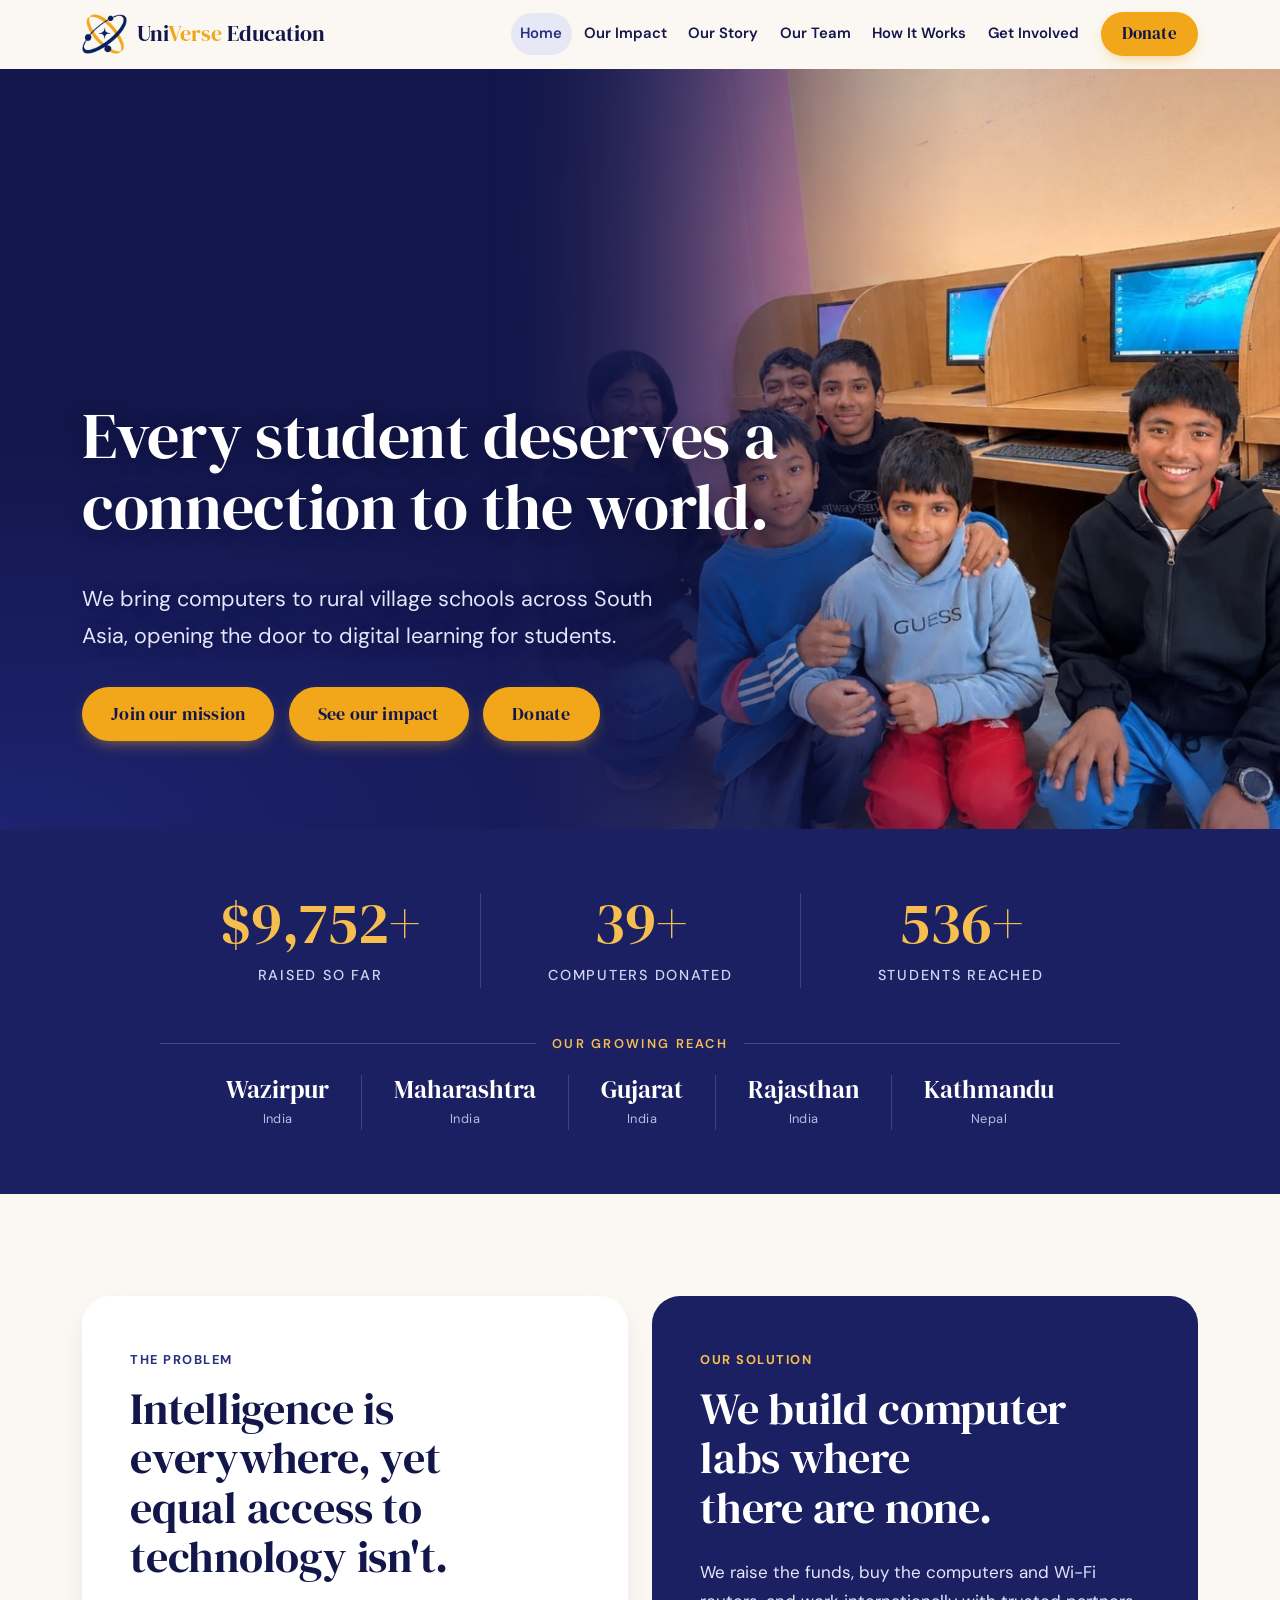
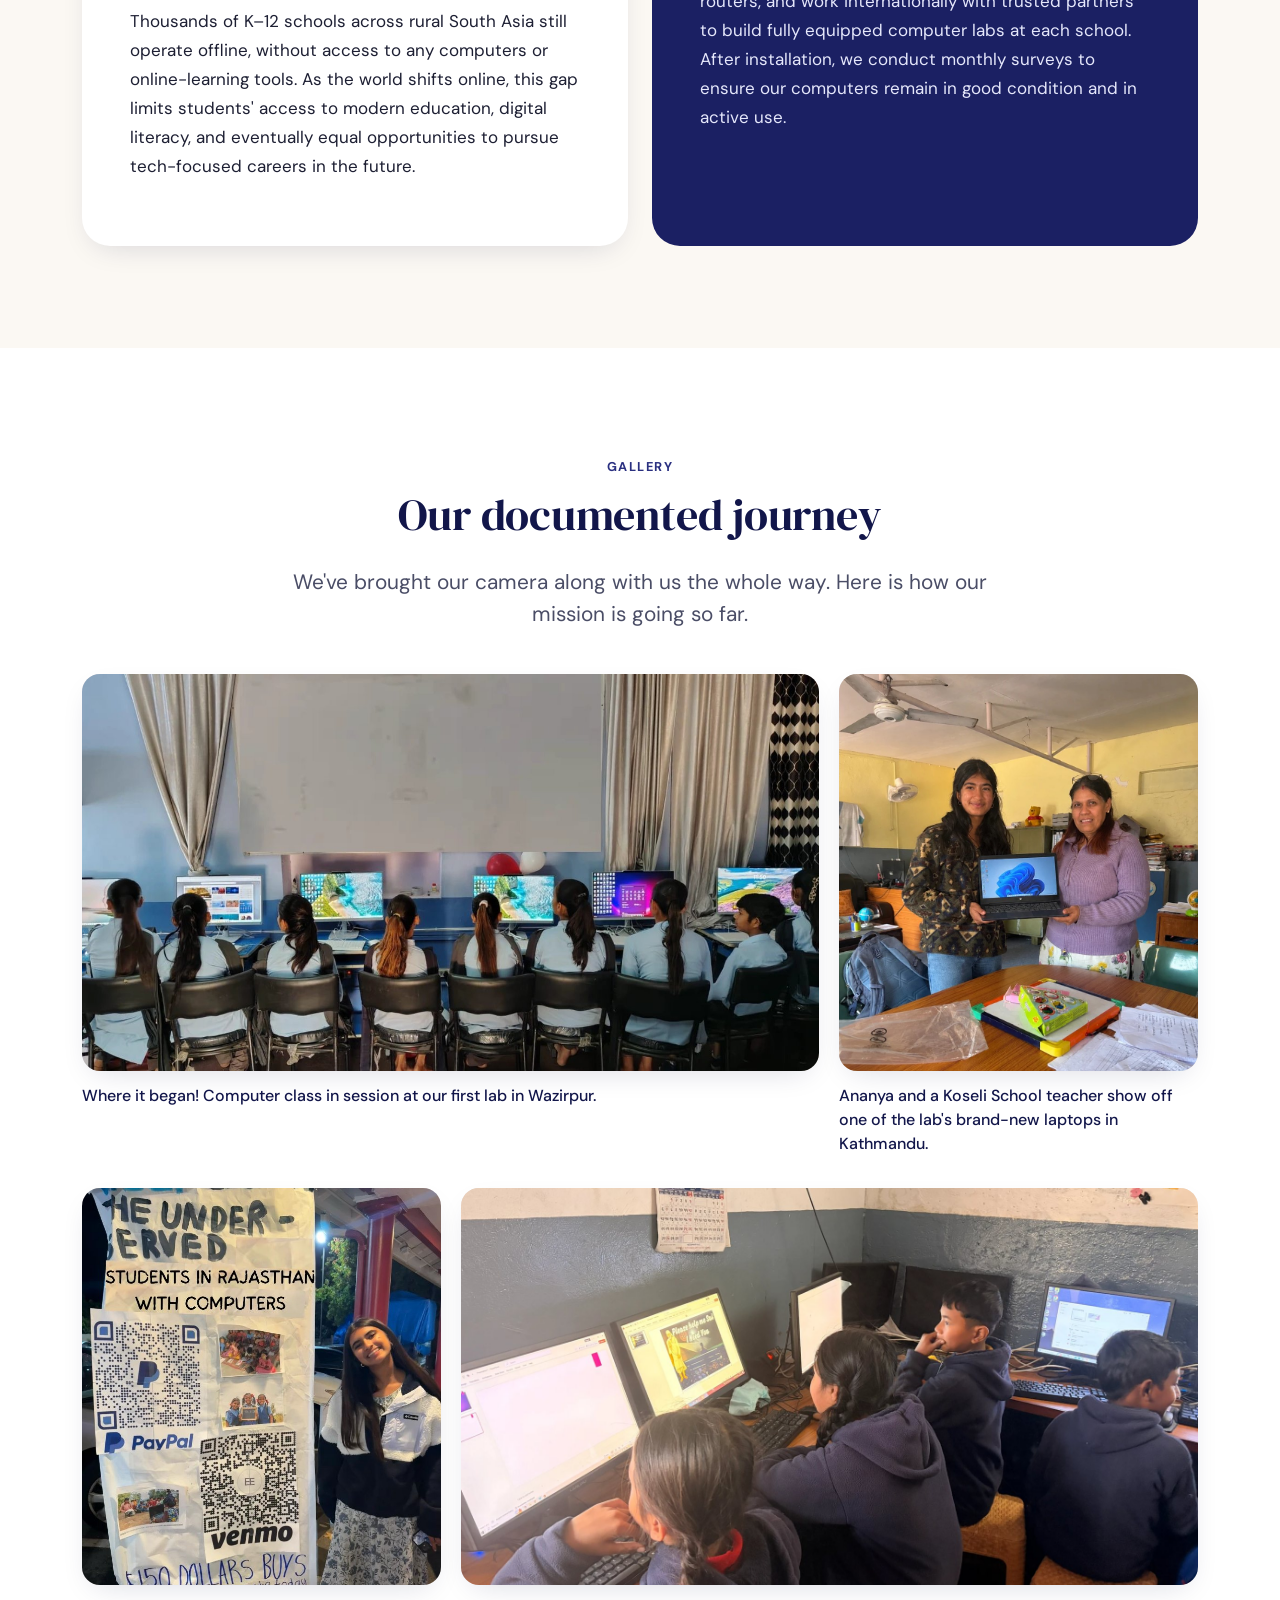
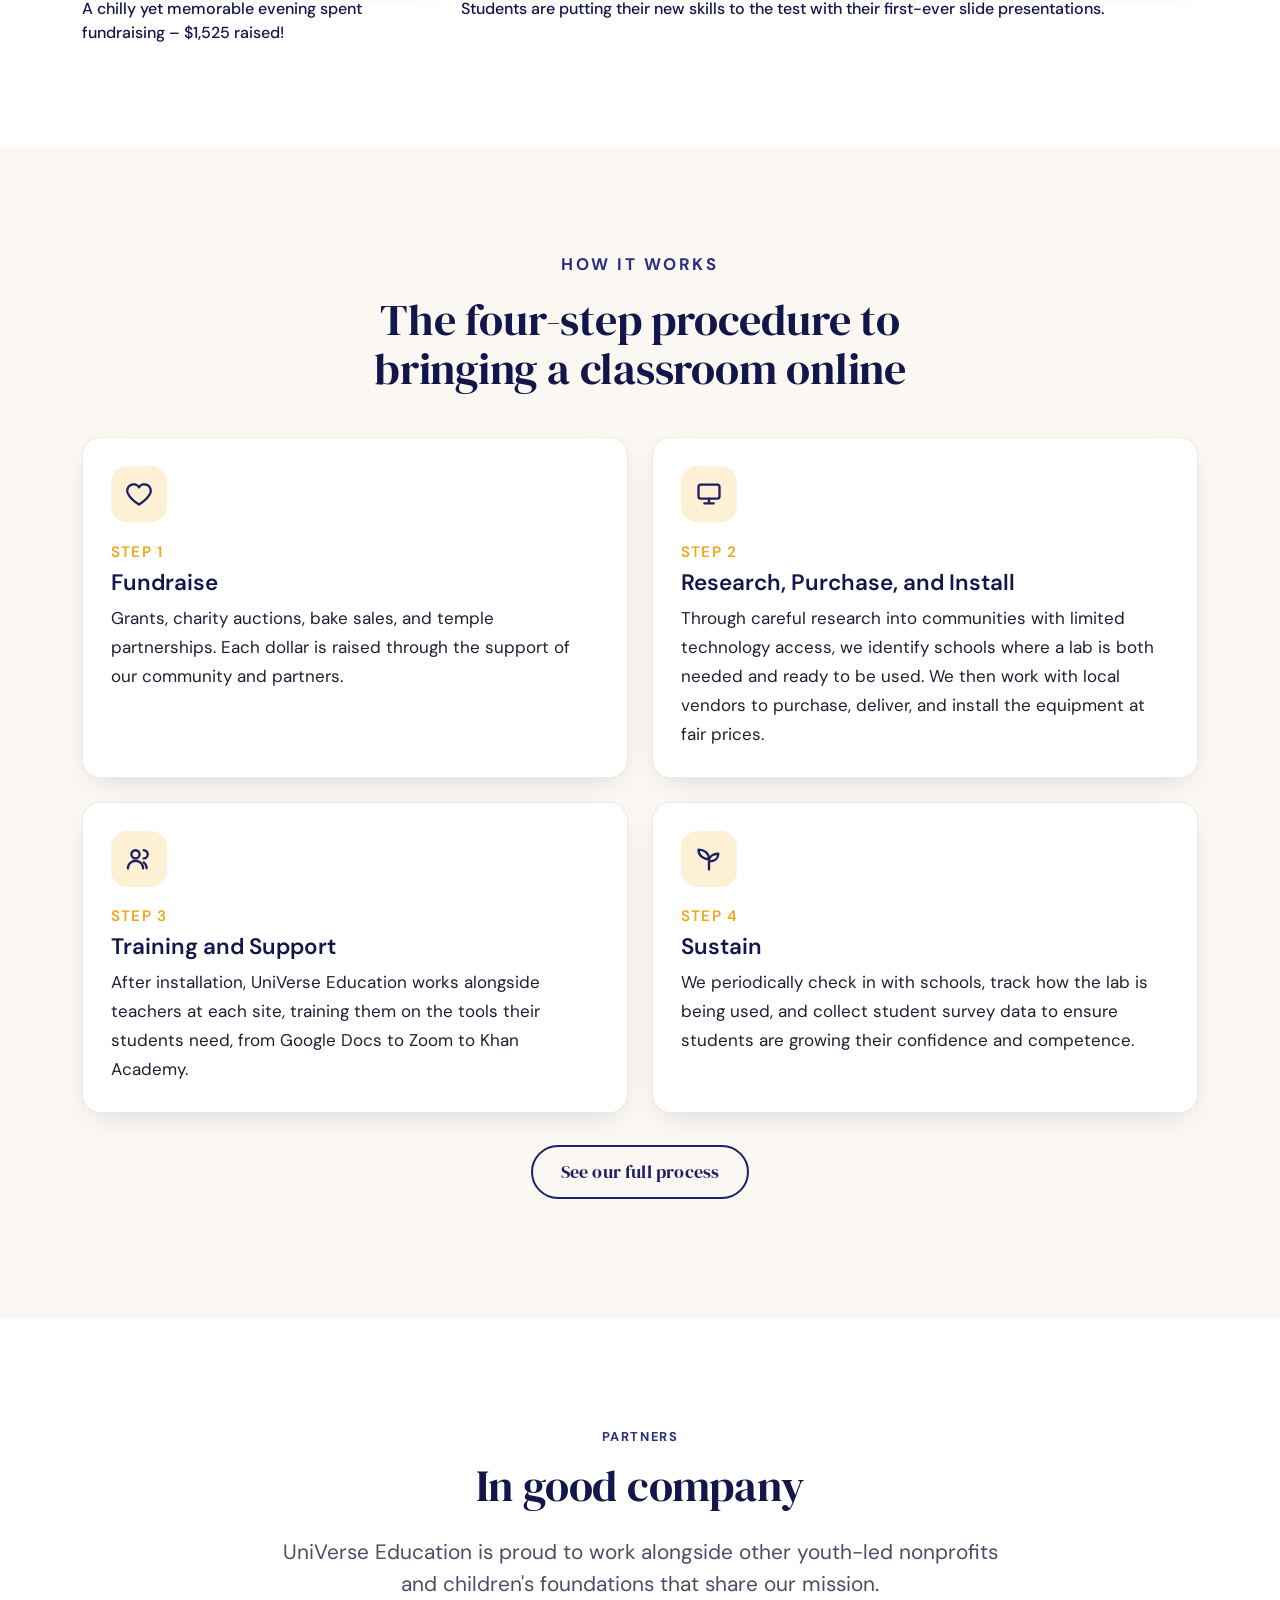
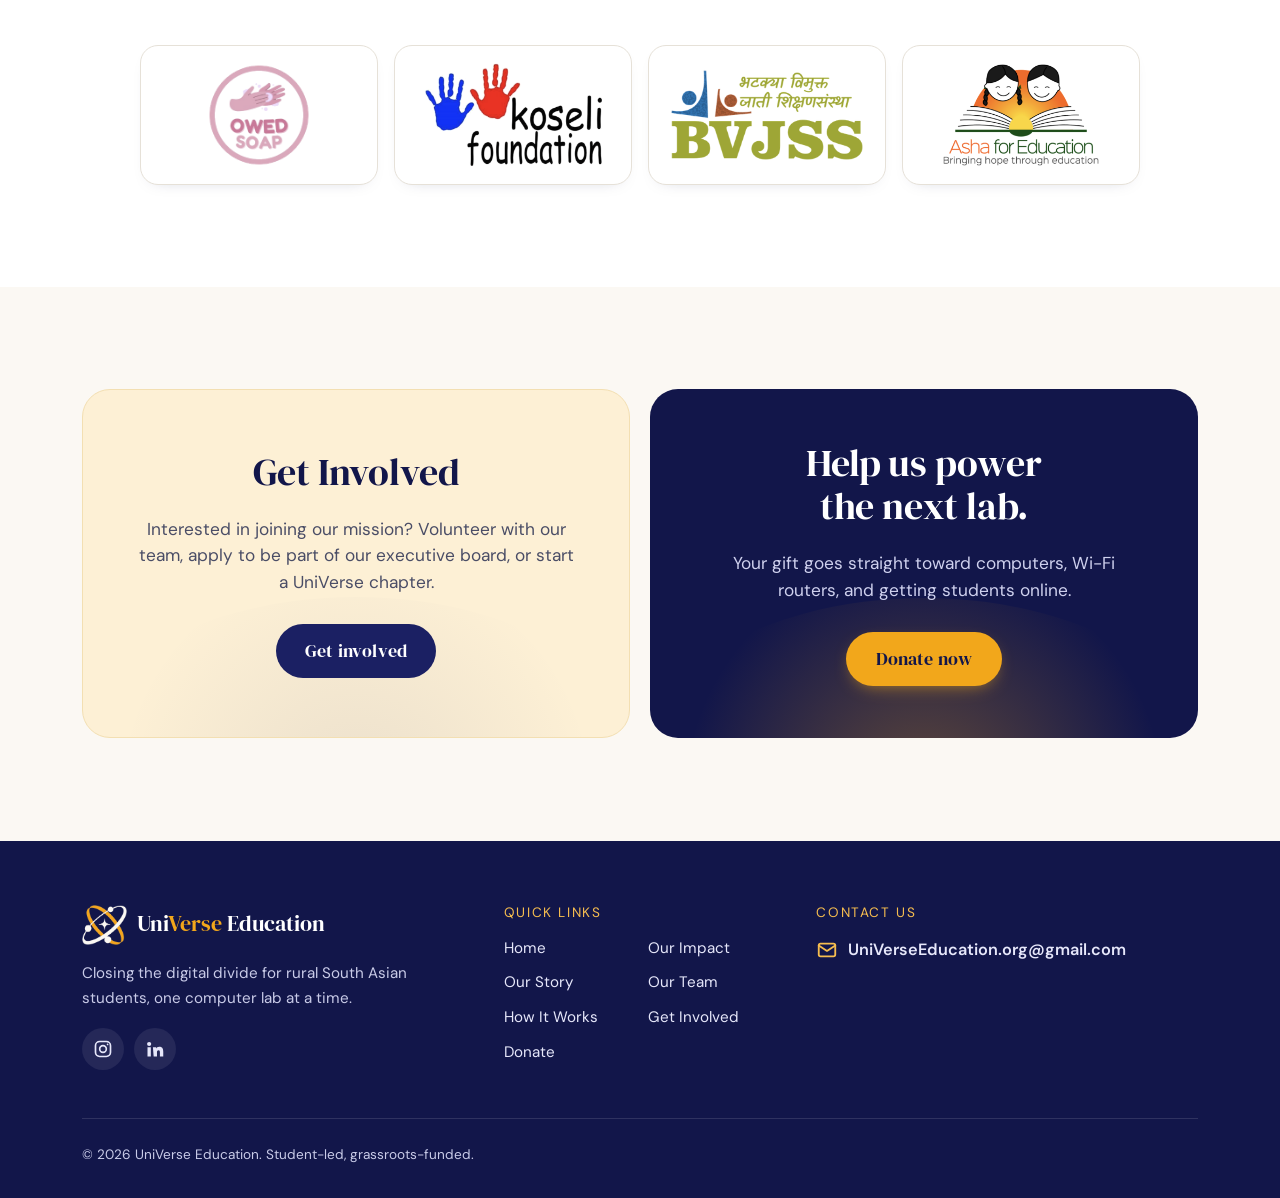
==== commit 9e35bcdb: "Home hero: Koseli photo with a long eased gradient; serif buttons - Hero photo blends into navy thro" ====
--- a/index.html
+++ b/index.html
@@ -26,7 +26,7 @@
   <main id="main">
     <!-- 1. HERO -->
     <section class="hero">
-      <div class="photo hero-photo" data-img="images/home-hero.jpg" role="img" aria-label="Smiling students in navy and lavender uniforms turning around from their computers in a UniVerse Education computer lab">
+      <div class="photo hero-photo" data-img="images/home-hero.jpg" role="img" aria-label="Ananya crouching with five smiling boys in front of their new computers at the Koseli Foundation in Kathmandu, Nepal">
         <span class="photo-label">Hero photo: students in one of our labs<code>images/home-hero.jpg</code></span>
       </div>
       <div class="container">
@@ -97,10 +97,10 @@
             <figcaption>Where it began! Computer class in session at our first lab in Wazirpur.</figcaption>
           </figure>
           <figure class="journey-item journey-tall reveal">
-            <div class="photo pos-upper" data-img="images/gallery-1.jpg" role="img" aria-label="A UniVerse Education volunteer crouching with five smiling boys in front of their new desktop computers at the Koseli Foundation in Kathmandu, Nepal">
-              <span class="photo-label"><code>images/gallery-1.jpg</code></span>
+            <div class="photo pos-upper" data-img="images/milestone-5.jpg" role="img" aria-label="Ananya and a teacher at the Koseli School in Kathmandu holding open one of the lab's new laptops together">
+              <span class="photo-label"><code>images/milestone-5.jpg</code></span>
             </div>
-            <figcaption>The first full day of computer usage at the Koseli Foundation in rural Kathmandu, Nepal.</figcaption>
+            <figcaption>Ananya and a Koseli School teacher show off one of the lab's brand-new laptops in Kathmandu.</figcaption>
           </figure>
           <figure class="journey-item journey-tall reveal">
             <div class="photo pos-upper" data-img="images/gallery-3.jpg" role="img" aria-label="A UniVerse Education volunteer smiling next to a hand-made fundraising poster with PayPal and Venmo codes, raising money for computers for students in Rajasthan">
--- a/css/styles.css
+++ b/css/styles.css
@@ -138,7 +138,7 @@
 /* ---------- Buttons ---------- */
 .btn {
   display: inline-flex; align-items: center; justify-content: center; gap: .5rem;
-  font: 500 1.02rem/1 var(--font-body); letter-spacing: .015em; padding: 1rem 1.6rem; border-radius: 999px;
+  font: 400 1.14rem/1 var(--font-display); letter-spacing: .01em; padding: 1rem 1.7rem; border-radius: 999px;
   text-decoration: none; border: 2px solid transparent; cursor: pointer;
   transition: transform .15s ease, background-color .2s ease, box-shadow .2s ease, color .2s ease;
   min-height: 48px;
@@ -153,7 +153,7 @@
 .btn-outline:hover { background: var(--navy-800); color: var(--white); border-color: var(--navy-800); }
 .btn-ghost-light { border-color: rgba(255,255,255,.7); color: var(--white); background: rgba(255,255,255,.06); }
 .btn-ghost-light:hover { background: var(--white); color: var(--navy-900); }
-.btn-sm { padding: .6rem 1.1rem; min-height: 40px; font-size: .95rem; }
+.btn-sm { padding: .6rem 1.15rem; min-height: 40px; font-size: 1.02rem; }
 .btn[disabled], .btn[aria-disabled="true"] { opacity: .55; cursor: not-allowed; transform: none; }
 .btn-row { display: flex; flex-wrap: wrap; gap: .9rem; }
 .center .btn-row, .btn-row.center { justify-content: center; }
@@ -196,7 +196,7 @@
 }
 .site-nav a[aria-current="page"] { color: var(--navy-700); }
 .site-nav a[aria-current="page"]::before { content: ""; display: inline-block; width: 8px; height: 8px; border-radius: 50%; background: var(--marigold-500); margin-right: .5rem; vertical-align: middle; }
-.header-donate { padding: .65rem 1.15rem; min-height: 44px; }
+.header-donate { padding: .65rem 1.2rem; min-height: 44px; font-size: 1.08rem; }
 .nav-toggle, .header-donate { flex-shrink: 0; }
 .brand { min-width: 0; }
 @media (max-width: 480px) {
@@ -272,27 +272,35 @@
 }
 .hero .photo-label { margin: calc(var(--header-h) - 40px) 0 0; align-items: flex-end; text-align: right; font-size: .75rem; }
 .hero .photo-label::before { width: 26px; height: 26px; }
-/* Hero: photo sits on the right and fades into navy on the left, where the text is.
-   Phones/tablets: photo on top fading down into navy, text below on solid navy. */
-.hero-photo > img { object-position: center 40%; }
+/* Hero: photo on the right, blending into navy through a long, eased gradient.
+   Phones/tablets: photo on top, easing down into navy, text below. */
+.hero { background: radial-gradient(120% 90% at 0% 100%, #1d2370 0%, var(--navy-900) 60%); }
+.hero .hero-photo { background: var(--navy-900); }
+.hero-photo > img { object-position: center 50%; }
+.hero .hero-photo::after { content: ""; position: absolute; inset: 0; pointer-events: none; }
 @media (max-width: 1179px) {
   .hero { flex-direction: column; align-items: stretch; min-height: 0; }
   .hero .hero-photo {
-    position: relative; inset: auto; height: clamp(260px, 52vw, 480px);
-    -webkit-mask-image: linear-gradient(180deg, #000 55%, transparent 100%);
-            mask-image: linear-gradient(180deg, #000 55%, transparent 100%);
+    position: relative; inset: auto; height: clamp(300px, 62vw, 560px);
+    -webkit-mask-image: linear-gradient(180deg, #000 0%, #000 42%, rgba(0,0,0,.94) 52%, rgba(0,0,0,.8) 62%, rgba(0,0,0,.58) 72%, rgba(0,0,0,.34) 82%, rgba(0,0,0,.13) 92%, transparent 100%);
+            mask-image: linear-gradient(180deg, #000 0%, #000 42%, rgba(0,0,0,.94) 52%, rgba(0,0,0,.8) 62%, rgba(0,0,0,.58) 72%, rgba(0,0,0,.34) 82%, rgba(0,0,0,.13) 92%, transparent 100%);
+  }
+  .hero .hero-photo::after { background: linear-gradient(180deg, rgba(18,22,74,0) 50%, rgba(18,22,74,.45) 100%); }
+  .hero::after { display: none; }
+  .hero .hero-content { padding-top: .5rem; margin-top: 0; }
+}
+@media (min-width: 1180px) {
+  .hero .hero-photo {
+    inset: 0 0 0 auto; width: 62%;
+    -webkit-mask-image: linear-gradient(90deg, transparent 0%, rgba(0,0,0,.03) 6%, rgba(0,0,0,.1) 12%, rgba(0,0,0,.21) 18%, rgba(0,0,0,.36) 24%, rgba(0,0,0,.52) 30%, rgba(0,0,0,.68) 36%, rgba(0,0,0,.81) 42%, rgba(0,0,0,.91) 48%, rgba(0,0,0,.97) 54%, #000 60%);
+            mask-image: linear-gradient(90deg, transparent 0%, rgba(0,0,0,.03) 6%, rgba(0,0,0,.1) 12%, rgba(0,0,0,.21) 18%, rgba(0,0,0,.36) 24%, rgba(0,0,0,.52) 30%, rgba(0,0,0,.68) 36%, rgba(0,0,0,.81) 42%, rgba(0,0,0,.91) 48%, rgba(0,0,0,.97) 54%, #000 60%);
+  }
+  .hero .hero-photo::after {
+    background:
+      linear-gradient(90deg, rgba(18,22,74,.6) 0%, rgba(18,22,74,.38) 22%, rgba(18,22,74,.16) 42%, rgba(18,22,74,0) 62%),
+      linear-gradient(180deg, rgba(18,22,74,.18) 0%, rgba(18,22,74,0) 22%, rgba(18,22,74,0) 75%, rgba(18,22,74,.35) 100%);
   }
   .hero::after { display: none; }
-  .hero .hero-content { padding-top: .5rem; margin-top: 0; }
-}
-@media (min-width: 1180px) {
-  .hero .hero-photo {
-    inset: 0 0 0 auto; width: 54%;
-    -webkit-mask-image: linear-gradient(90deg, transparent 0%, rgba(0,0,0,.2) 12%, rgba(0,0,0,.6) 26%, rgba(0,0,0,.9) 40%, #000 52%);
-            mask-image: linear-gradient(90deg, transparent 0%, rgba(0,0,0,.2) 12%, rgba(0,0,0,.6) 26%, rgba(0,0,0,.9) 40%, #000 52%);
-  }
-  .hero-photo > img { object-position: center 45%; }
-  .hero::after { background: linear-gradient(180deg, rgba(18,22,74,0) 72%, rgba(18,22,74,.35) 100%); }
 }
 .hero h1, .hero p { text-shadow: 0 2px 18px rgba(10,12,40,.45); }
 .hero-content { position: relative; z-index: 1; padding: 8rem 0 clamp(3rem, 8vw, 5.5rem); max-width: 820px; }
@@ -420,7 +428,7 @@
 .badge-open::before { content: ""; width: 8px; height: 8px; border-radius: 50%; background: var(--navy-900); }
 .join-board .section-title-lg { color: var(--white); margin-bottom: .75rem; }
 .join-board .lead { margin-bottom: 1.75rem; }
-.btn-xl { font-size: 1.2rem; padding: 1.15rem 2.6rem; min-height: 60px; }
+.btn-xl { font-size: 1.35rem; padding: 1.15rem 2.6rem; min-height: 60px; }
 .roles-title { color: var(--white); font-family: var(--font-display); font-weight: 400; font-size: clamp(1.8rem, 3.4vw, 2.4rem); text-align: center; margin: 0 0 1.5rem; }
 .roles { display: grid; gap: 1.1rem; grid-template-columns: 1fr; max-width: 1000px; margin: 0 auto; }
 @media (min-width: 720px) { .roles { grid-template-columns: repeat(2, minmax(0, 1fr)); } }
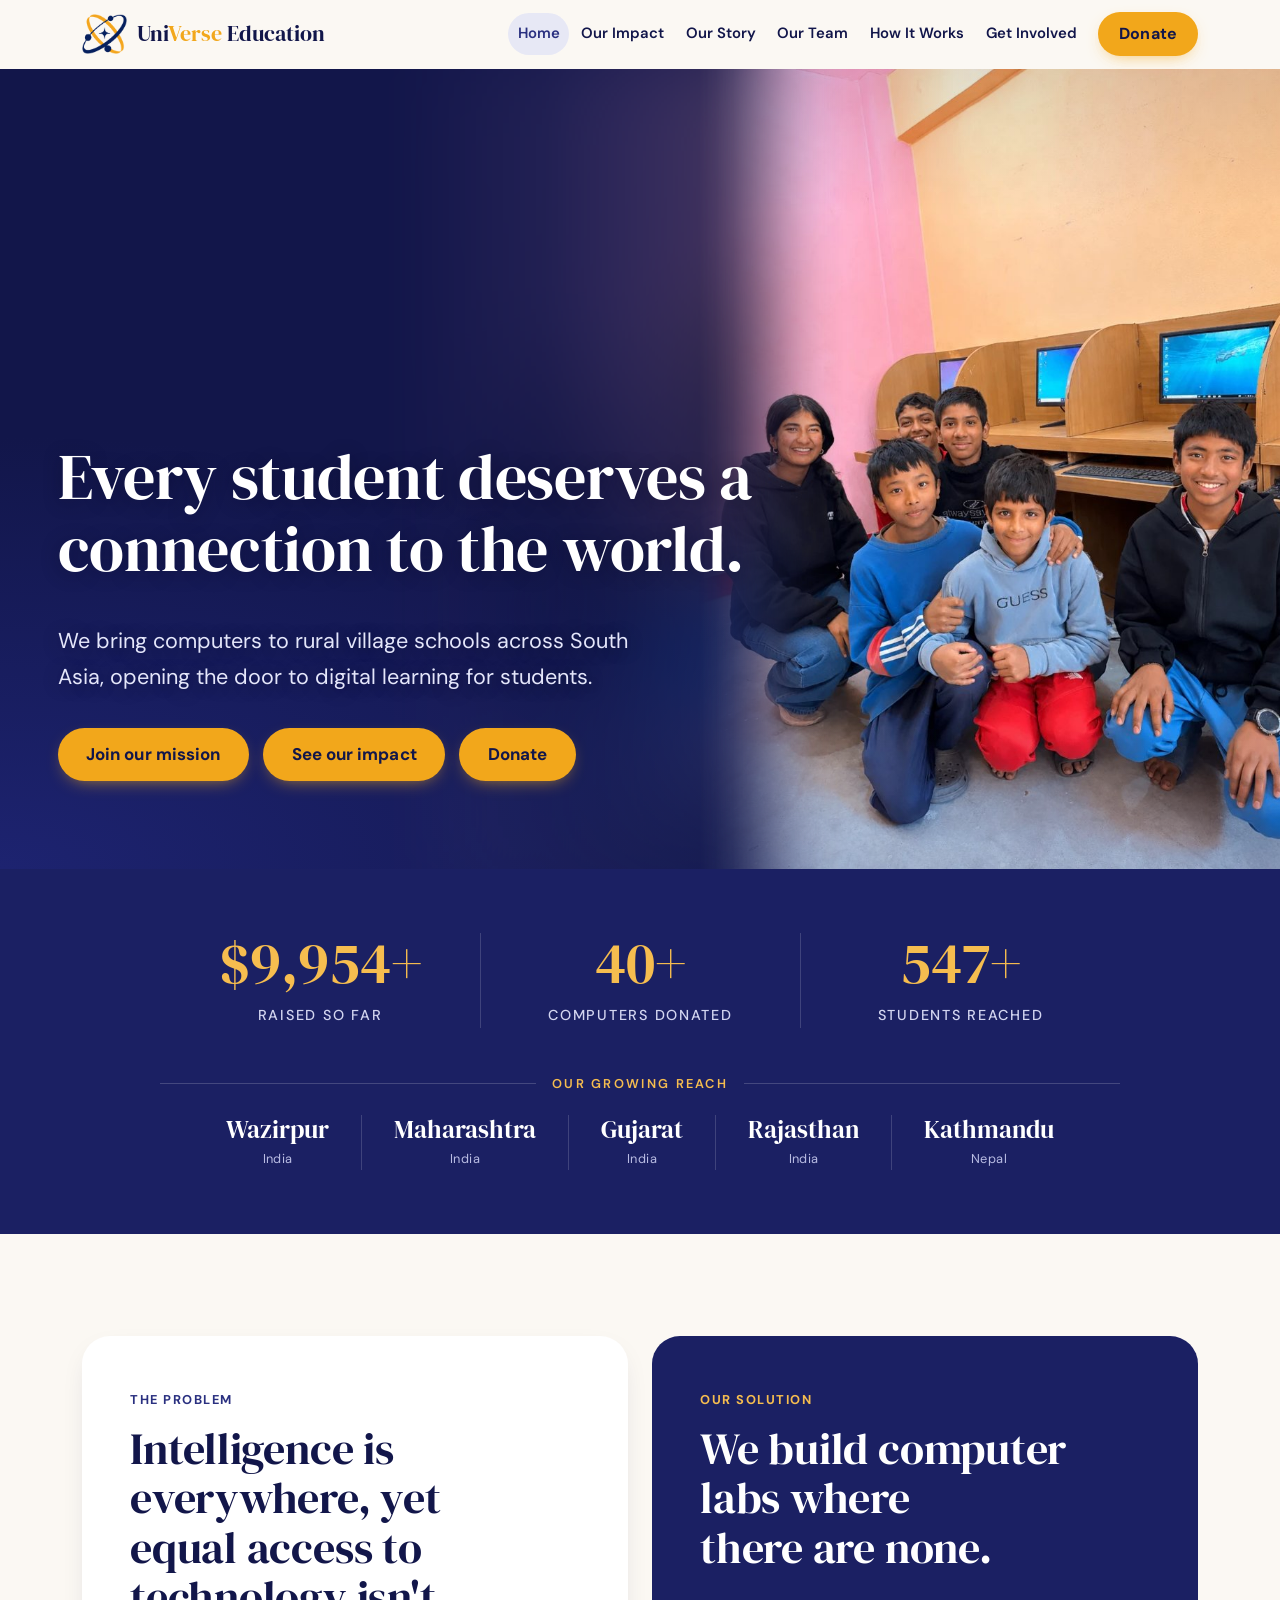
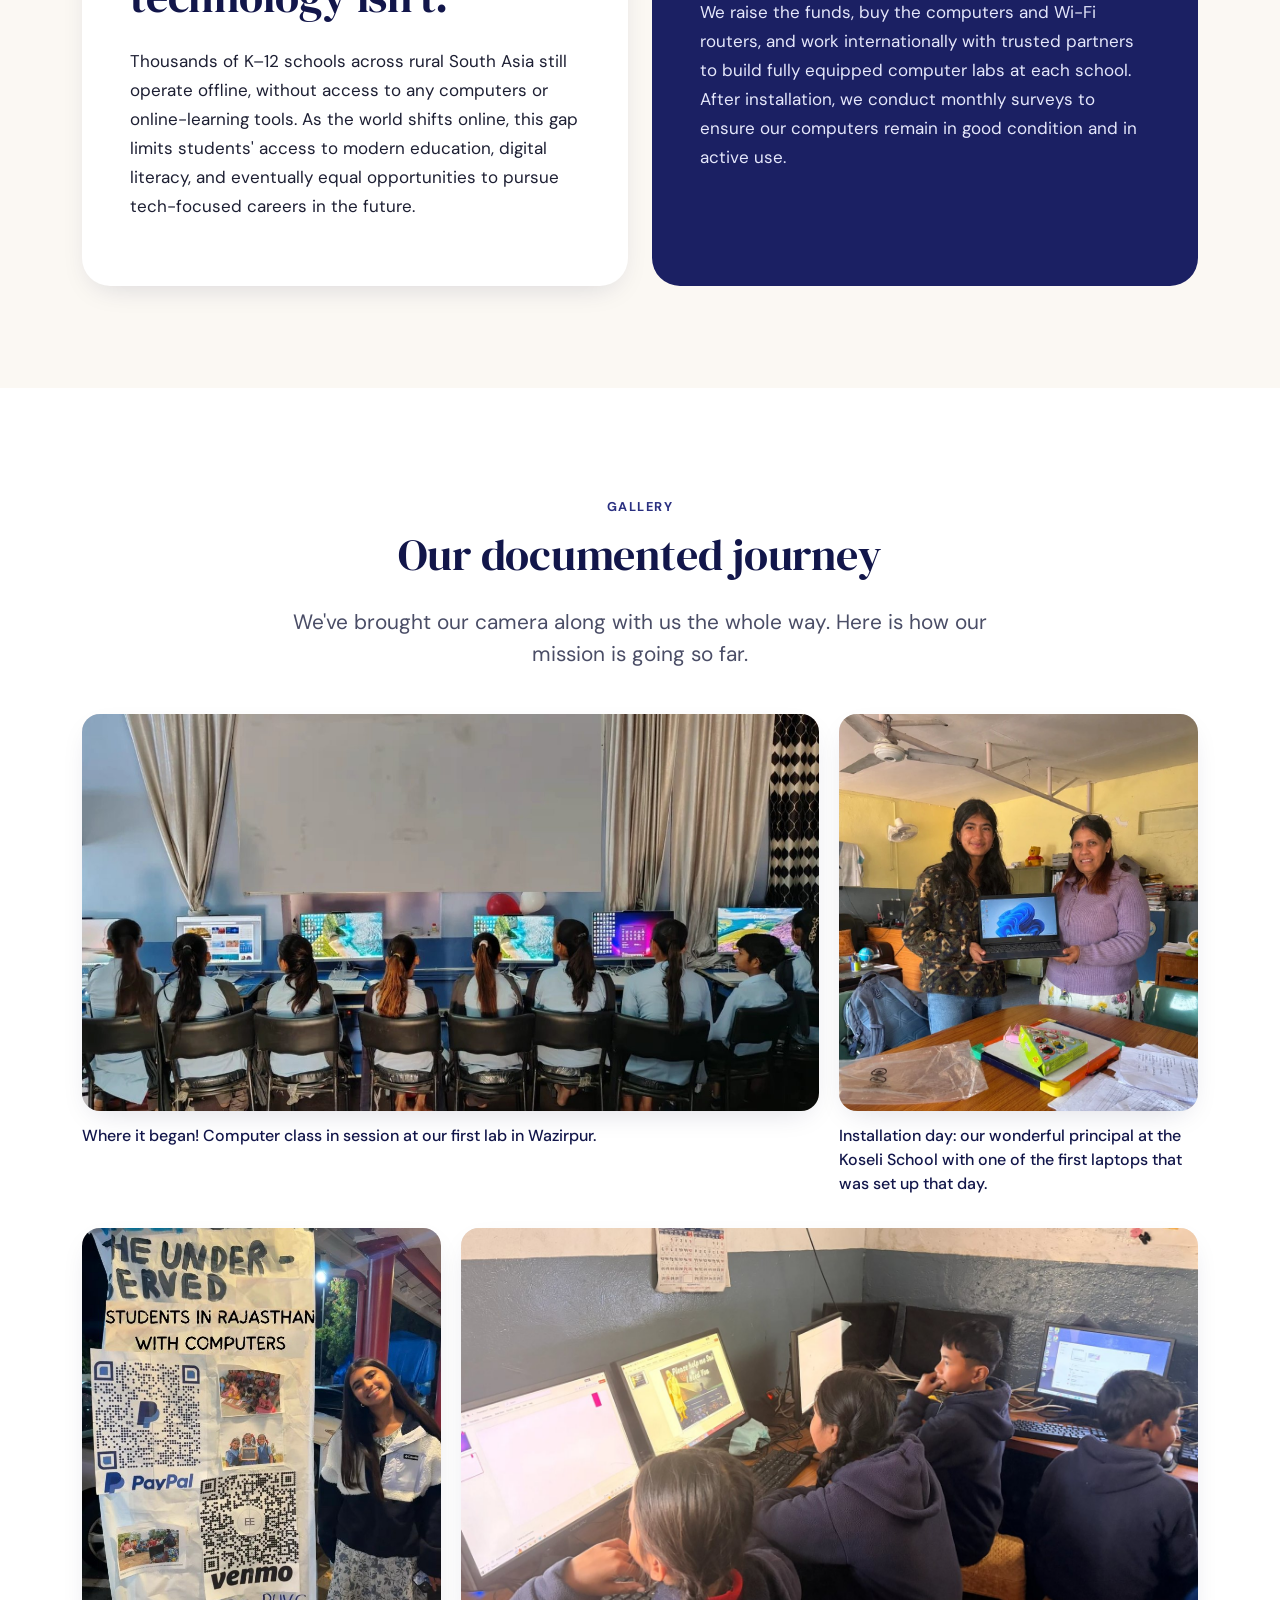
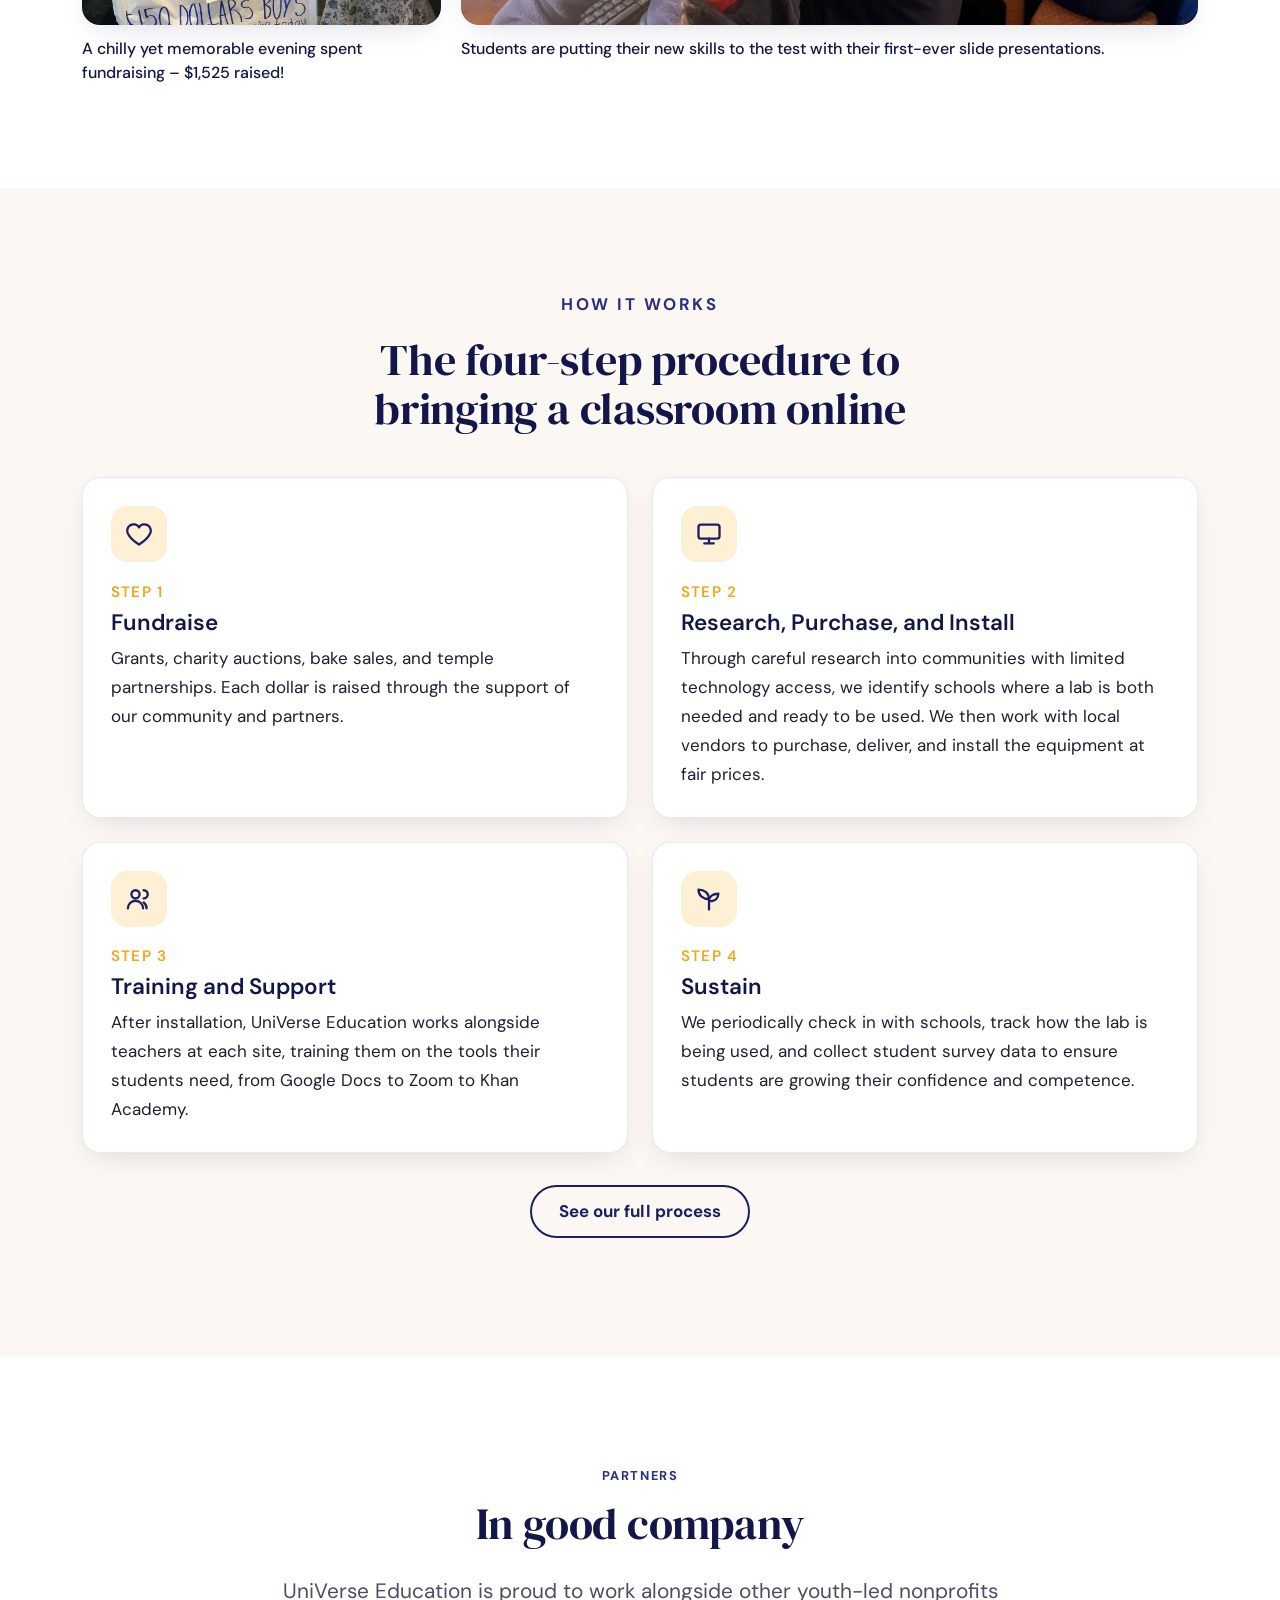
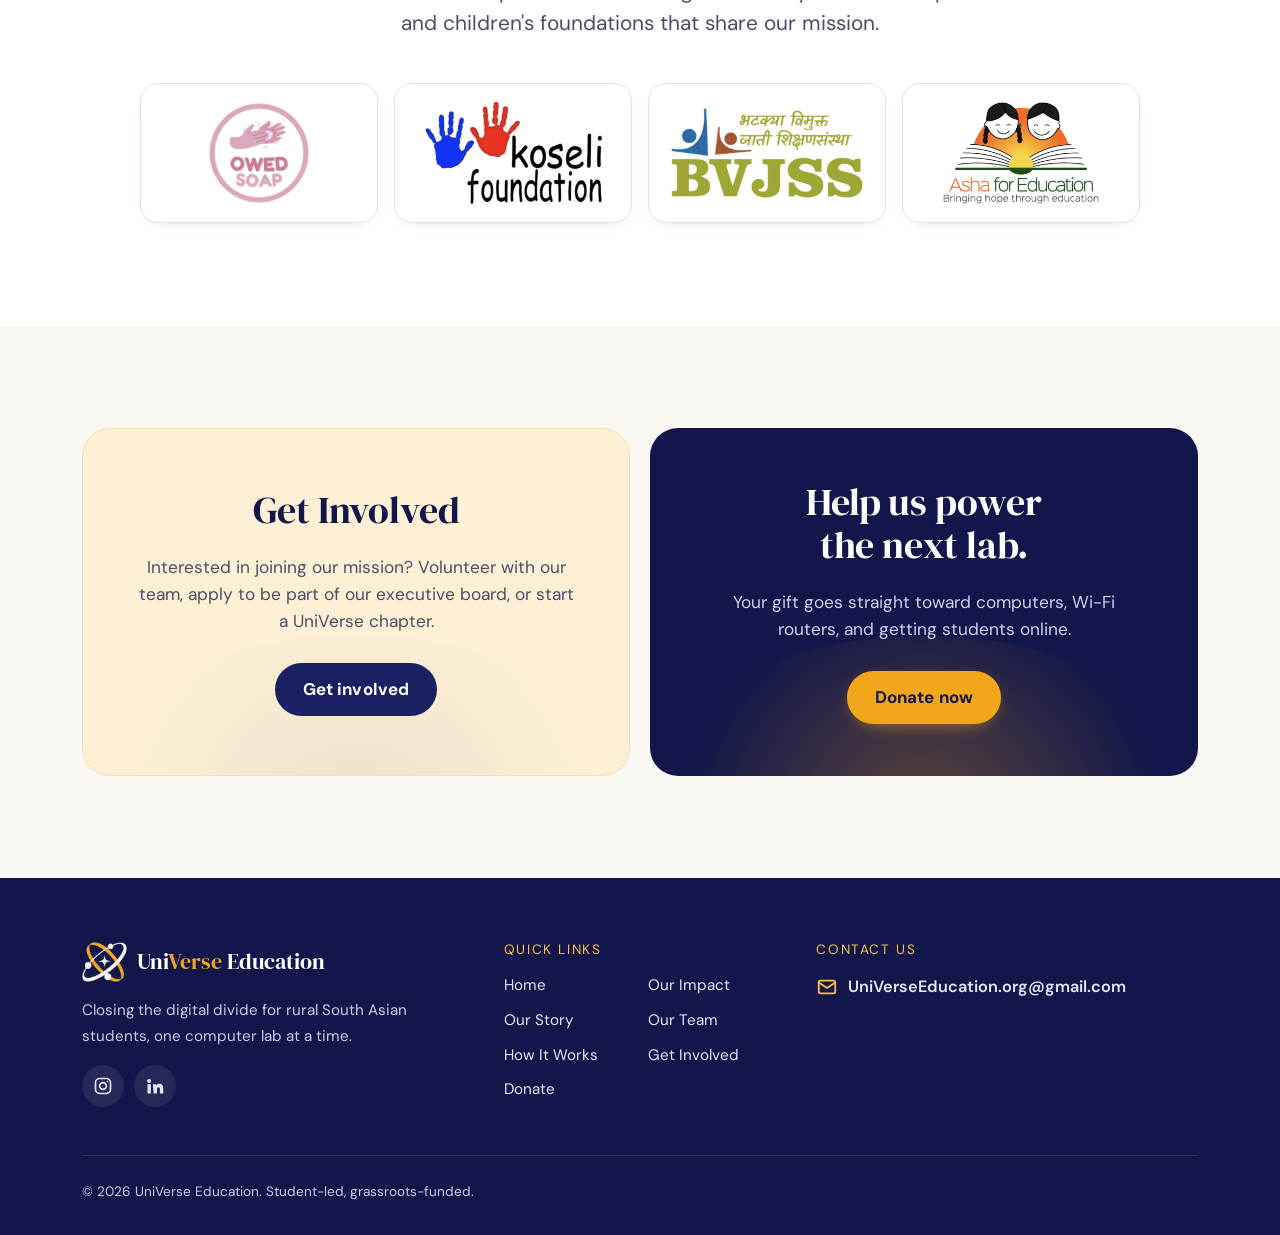
==== commit 60c1413b: "Softer hero blend, bold buttons, neater milestone text, caption and press tweaks - Hero: longer ease" ====
--- a/index.html
+++ b/index.html
@@ -26,6 +26,7 @@
   <main id="main">
     <!-- 1. HERO -->
     <section class="hero">
+      <div class="hero-glow" aria-hidden="true"></div>
       <div class="photo hero-photo" data-img="images/home-hero.jpg" role="img" aria-label="Ananya crouching with five smiling boys in front of their new computers at the Koseli Foundation in Kathmandu, Nepal">
         <span class="photo-label">Hero photo: students in one of our labs<code>images/home-hero.jpg</code></span>
       </div>
@@ -97,10 +98,10 @@
             <figcaption>Where it began! Computer class in session at our first lab in Wazirpur.</figcaption>
           </figure>
           <figure class="journey-item journey-tall reveal">
-            <div class="photo pos-upper" data-img="images/milestone-5.jpg" role="img" aria-label="Ananya and a teacher at the Koseli School in Kathmandu holding open one of the lab's new laptops together">
+            <div class="photo pos-upper" data-img="images/milestone-5.jpg" role="img" aria-label="Ananya and the principal of the Koseli School in Kathmandu holding open one of the lab's first laptops on installation day">
               <span class="photo-label"><code>images/milestone-5.jpg</code></span>
             </div>
-            <figcaption>Ananya and a Koseli School teacher show off one of the lab's brand-new laptops in Kathmandu.</figcaption>
+            <figcaption>Installation day: our wonderful principal at the Koseli School with one of the first laptops that was set up that day.</figcaption>
           </figure>
           <figure class="journey-item journey-tall reveal">
             <div class="photo pos-upper" data-img="images/gallery-3.jpg" role="img" aria-label="A UniVerse Education volunteer smiling next to a hand-made fundraising poster with PayPal and Venmo codes, raising money for computers for students in Rajasthan">
--- a/css/styles.css
+++ b/css/styles.css
@@ -138,7 +138,7 @@
 /* ---------- Buttons ---------- */
 .btn {
   display: inline-flex; align-items: center; justify-content: center; gap: .5rem;
-  font: 400 1.14rem/1 var(--font-display); letter-spacing: .01em; padding: 1rem 1.7rem; border-radius: 999px;
+  font: 700 1.06rem/1 var(--font-body); letter-spacing: .005em; padding: 1rem 1.65rem; border-radius: 999px;
   text-decoration: none; border: 2px solid transparent; cursor: pointer;
   transition: transform .15s ease, background-color .2s ease, box-shadow .2s ease, color .2s ease;
   min-height: 48px;
@@ -153,7 +153,7 @@
 .btn-outline:hover { background: var(--navy-800); color: var(--white); border-color: var(--navy-800); }
 .btn-ghost-light { border-color: rgba(255,255,255,.7); color: var(--white); background: rgba(255,255,255,.06); }
 .btn-ghost-light:hover { background: var(--white); color: var(--navy-900); }
-.btn-sm { padding: .6rem 1.15rem; min-height: 40px; font-size: 1.02rem; }
+.btn-sm { padding: .6rem 1.15rem; min-height: 40px; font-size: .97rem; }
 .btn[disabled], .btn[aria-disabled="true"] { opacity: .55; cursor: not-allowed; transform: none; }
 .btn-row { display: flex; flex-wrap: wrap; gap: .9rem; }
 .center .btn-row, .btn-row.center { justify-content: center; }
@@ -196,7 +196,7 @@
 }
 .site-nav a[aria-current="page"] { color: var(--navy-700); }
 .site-nav a[aria-current="page"]::before { content: ""; display: inline-block; width: 8px; height: 8px; border-radius: 50%; background: var(--marigold-500); margin-right: .5rem; vertical-align: middle; }
-.header-donate { padding: .65rem 1.2rem; min-height: 44px; font-size: 1.08rem; }
+.header-donate { padding: .65rem 1.2rem; min-height: 44px; font-size: 1rem; }
 .nav-toggle, .header-donate { flex-shrink: 0; }
 .brand { min-width: 0; }
 @media (max-width: 480px) {
@@ -272,35 +272,46 @@
 }
 .hero .photo-label { margin: calc(var(--header-h) - 40px) 0 0; align-items: flex-end; text-align: right; font-size: .75rem; }
 .hero .photo-label::before { width: 26px; height: 26px; }
-/* Hero: photo on the right, blending into navy through a long, eased gradient.
-   Phones/tablets: photo on top, easing down into navy, text below. */
+/* Hero: the whole photo sits on the right, starting just past the headline, and
+   blends into navy through a short eased fade over the wall at its left edge.
+   Below 1280px: photo on top, easing down into navy, text below. */
 .hero { background: radial-gradient(120% 90% at 0% 100%, #1d2370 0%, var(--navy-900) 60%); }
-.hero .hero-photo { background: var(--navy-900); }
+.hero .hero-photo { background: transparent; }
+.hero-glow { display: none; }
 .hero-photo > img { object-position: center 50%; }
 .hero .hero-photo::after { content: ""; position: absolute; inset: 0; pointer-events: none; }
-@media (max-width: 1179px) {
+@media (max-width: 1279px) {
   .hero { flex-direction: column; align-items: stretch; min-height: 0; }
   .hero .hero-photo {
     position: relative; inset: auto; height: clamp(300px, 62vw, 560px);
-    -webkit-mask-image: linear-gradient(180deg, #000 0%, #000 42%, rgba(0,0,0,.94) 52%, rgba(0,0,0,.8) 62%, rgba(0,0,0,.58) 72%, rgba(0,0,0,.34) 82%, rgba(0,0,0,.13) 92%, transparent 100%);
-            mask-image: linear-gradient(180deg, #000 0%, #000 42%, rgba(0,0,0,.94) 52%, rgba(0,0,0,.8) 62%, rgba(0,0,0,.58) 72%, rgba(0,0,0,.34) 82%, rgba(0,0,0,.13) 92%, transparent 100%);
+    -webkit-mask-image: linear-gradient(180deg, #000 0%, #000 50%, rgba(0,0,0,.9) 60%, rgba(0,0,0,.7) 70%, rgba(0,0,0,.45) 80%, rgba(0,0,0,.2) 90%, transparent 100%);
+            mask-image: linear-gradient(180deg, #000 0%, #000 50%, rgba(0,0,0,.9) 60%, rgba(0,0,0,.7) 70%, rgba(0,0,0,.45) 80%, rgba(0,0,0,.2) 90%, transparent 100%);
   }
-  .hero .hero-photo::after { background: linear-gradient(180deg, rgba(18,22,74,0) 50%, rgba(18,22,74,.45) 100%); }
   .hero::after { display: none; }
   .hero .hero-content { padding-top: .5rem; margin-top: 0; }
 }
-@media (min-width: 1180px) {
+@media (min-width: 1280px) {
+  .hero { min-height: min(90vh, 800px); }
+  .hero > .container { max-width: none; padding-left: clamp(2rem, 4.5vw, 5rem); padding-right: 0; }
+  .hero .hero-photo { z-index: 0; }
+  .hero .hero-content { z-index: 2; }
+  /* soft light behind the photo's edge so the transition feels natural */
+  .hero::after { display: none; }
+  /* blurred copy of the photo: carries its colours far into the navy for a long, soft blend */
+  .hero-glow {
+    display: block; position: absolute; top: 0; bottom: 0; right: 0; z-index: 0; pointer-events: none;
+    left: calc(clamp(2rem, 4.5vw, 5rem) + 22rem);
+    background: url("../images/home-hero.jpg") left center / cover no-repeat;
+    filter: blur(48px) saturate(1.15); opacity: .55; transform: scale(1.08);
+    -webkit-mask-image: linear-gradient(90deg, transparent 0%, rgba(0,0,0,.12) 18%, rgba(0,0,0,.32) 34%, rgba(0,0,0,.58) 48%, rgba(0,0,0,.8) 60%, #000 72%);
+            mask-image: linear-gradient(90deg, transparent 0%, rgba(0,0,0,.12) 18%, rgba(0,0,0,.32) 34%, rgba(0,0,0,.58) 48%, rgba(0,0,0,.8) 60%, #000 72%);
+  }
   .hero .hero-photo {
-    inset: 0 0 0 auto; width: 62%;
-    -webkit-mask-image: linear-gradient(90deg, transparent 0%, rgba(0,0,0,.03) 6%, rgba(0,0,0,.1) 12%, rgba(0,0,0,.21) 18%, rgba(0,0,0,.36) 24%, rgba(0,0,0,.52) 30%, rgba(0,0,0,.68) 36%, rgba(0,0,0,.81) 42%, rgba(0,0,0,.91) 48%, rgba(0,0,0,.97) 54%, #000 60%);
-            mask-image: linear-gradient(90deg, transparent 0%, rgba(0,0,0,.03) 6%, rgba(0,0,0,.1) 12%, rgba(0,0,0,.21) 18%, rgba(0,0,0,.36) 24%, rgba(0,0,0,.52) 30%, rgba(0,0,0,.68) 36%, rgba(0,0,0,.81) 42%, rgba(0,0,0,.91) 48%, rgba(0,0,0,.97) 54%, #000 60%);
+    inset: 0 0 0 auto; left: calc(clamp(2rem, 4.5vw, 5rem) + 40rem);
+    -webkit-mask-image: linear-gradient(90deg, transparent 0%, rgba(0,0,0,.05) 3%, rgba(0,0,0,.15) 6%, rgba(0,0,0,.3) 9%, rgba(0,0,0,.48) 12%, rgba(0,0,0,.66) 15%, rgba(0,0,0,.82) 18%, rgba(0,0,0,.93) 21%, #000 25%);
+            mask-image: linear-gradient(90deg, transparent 0%, rgba(0,0,0,.05) 3%, rgba(0,0,0,.15) 6%, rgba(0,0,0,.3) 9%, rgba(0,0,0,.48) 12%, rgba(0,0,0,.66) 15%, rgba(0,0,0,.82) 18%, rgba(0,0,0,.93) 21%, #000 25%);
   }
-  .hero .hero-photo::after {
-    background:
-      linear-gradient(90deg, rgba(18,22,74,.6) 0%, rgba(18,22,74,.38) 22%, rgba(18,22,74,.16) 42%, rgba(18,22,74,0) 62%),
-      linear-gradient(180deg, rgba(18,22,74,.18) 0%, rgba(18,22,74,0) 22%, rgba(18,22,74,0) 75%, rgba(18,22,74,.35) 100%);
-  }
-  .hero::after { display: none; }
+  .hero .hero-photo::after { background: linear-gradient(180deg, rgba(18,22,74,.12) 0%, rgba(18,22,74,0) 18%, rgba(18,22,74,0) 82%, rgba(18,22,74,.25) 100%); }
 }
 .hero h1, .hero p { text-shadow: 0 2px 18px rgba(10,12,40,.45); }
 .hero-content { position: relative; z-index: 1; padding: 8rem 0 clamp(3rem, 8vw, 5.5rem); max-width: 820px; }
@@ -395,13 +406,14 @@
 .milestone .photo { aspect-ratio: 4 / 3; box-shadow: var(--shadow); max-width: 100%; }
 .milestone-body .when { display: inline-block; font-weight: 600; font-size: .9rem; letter-spacing: .1em; text-transform: uppercase; color: var(--navy-900); background: var(--marigold-100); border-radius: 999px; padding: .35rem .9rem; margin-bottom: .8rem; }
 .milestone-body h3 { font-family: var(--font-display); font-weight: 400; font-size: clamp(1.7rem, 3.4vw, 2.3rem); margin-bottom: .5rem; }
-.milestone-body p { font-size: 1.08rem; color: var(--ink-soft); margin: 0; }
+.milestone-body p { font-size: 1.08rem; color: var(--ink-soft); margin: 0; max-width: 34em; text-wrap: pretty; }
+.milestone-body h3 { text-wrap: balance; }
 @media (min-width: 860px) {
   .milestones::before { content: ""; position: absolute; left: 50%; top: 0; bottom: 0; width: 3px; transform: translateX(-50%); background: linear-gradient(var(--marigold-500), var(--navy-700)); border-radius: 3px; }
   .milestone { grid-template-columns: 1fr 1fr; gap: 5rem; }
   .milestone::before { content: ""; position: absolute; left: 50%; top: 50%; width: 22px; height: 22px; transform: translate(-50%, -50%); border-radius: 50%; background: var(--white); border: 5px solid var(--marigold-500); z-index: 1; }
   .milestone:nth-child(even) .photo { order: 2; }
-  .milestone:nth-child(even) .milestone-body { text-align: right; }
+  .milestone:nth-child(even) .milestone-body { text-align: left; }
 }
 
 /* ---------- Our Team ---------- */
@@ -428,7 +440,7 @@
 .badge-open::before { content: ""; width: 8px; height: 8px; border-radius: 50%; background: var(--navy-900); }
 .join-board .section-title-lg { color: var(--white); margin-bottom: .75rem; }
 .join-board .lead { margin-bottom: 1.75rem; }
-.btn-xl { font-size: 1.35rem; padding: 1.15rem 2.6rem; min-height: 60px; }
+.btn-xl { font-size: 1.2rem; padding: 1.15rem 2.6rem; min-height: 60px; }
 .roles-title { color: var(--white); font-family: var(--font-display); font-weight: 400; font-size: clamp(1.8rem, 3.4vw, 2.4rem); text-align: center; margin: 0 0 1.5rem; }
 .roles { display: grid; gap: 1.1rem; grid-template-columns: 1fr; max-width: 1000px; margin: 0 auto; }
 @media (min-width: 720px) { .roles { grid-template-columns: repeat(2, minmax(0, 1fr)); } }
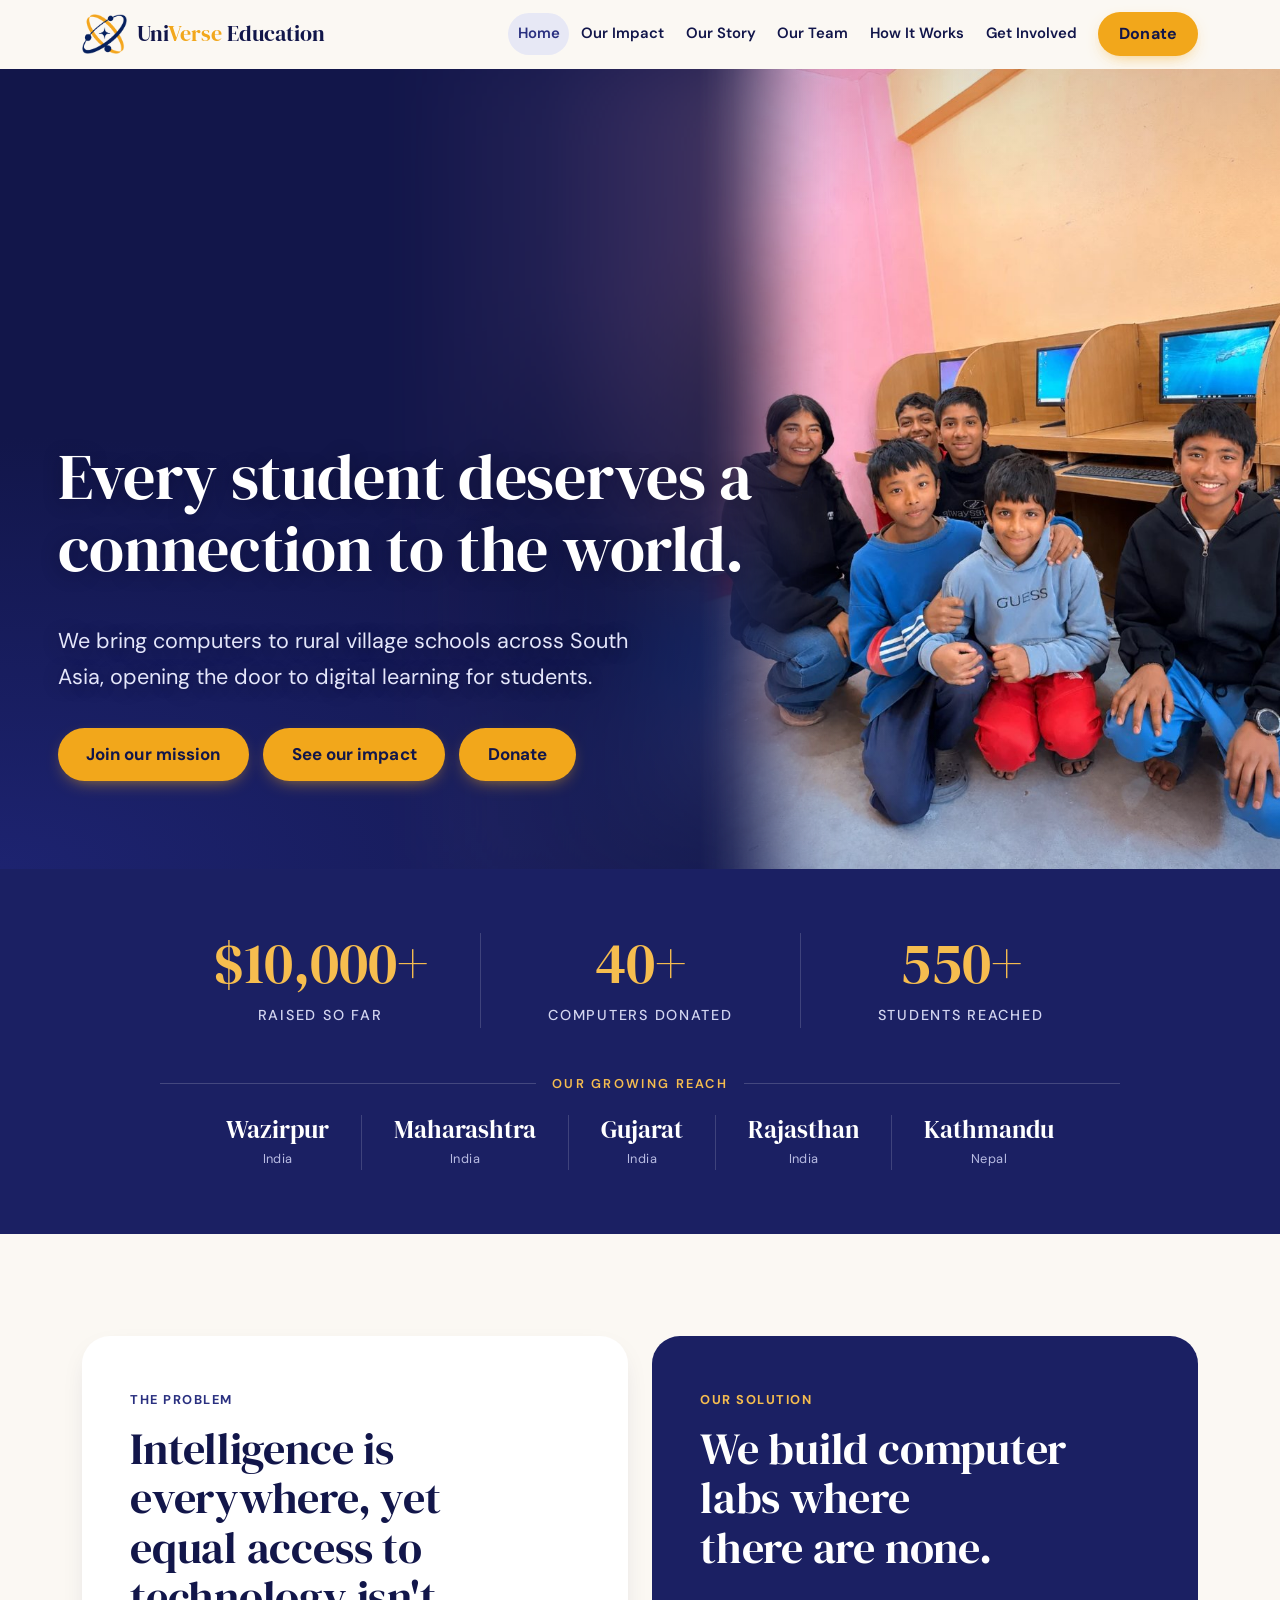
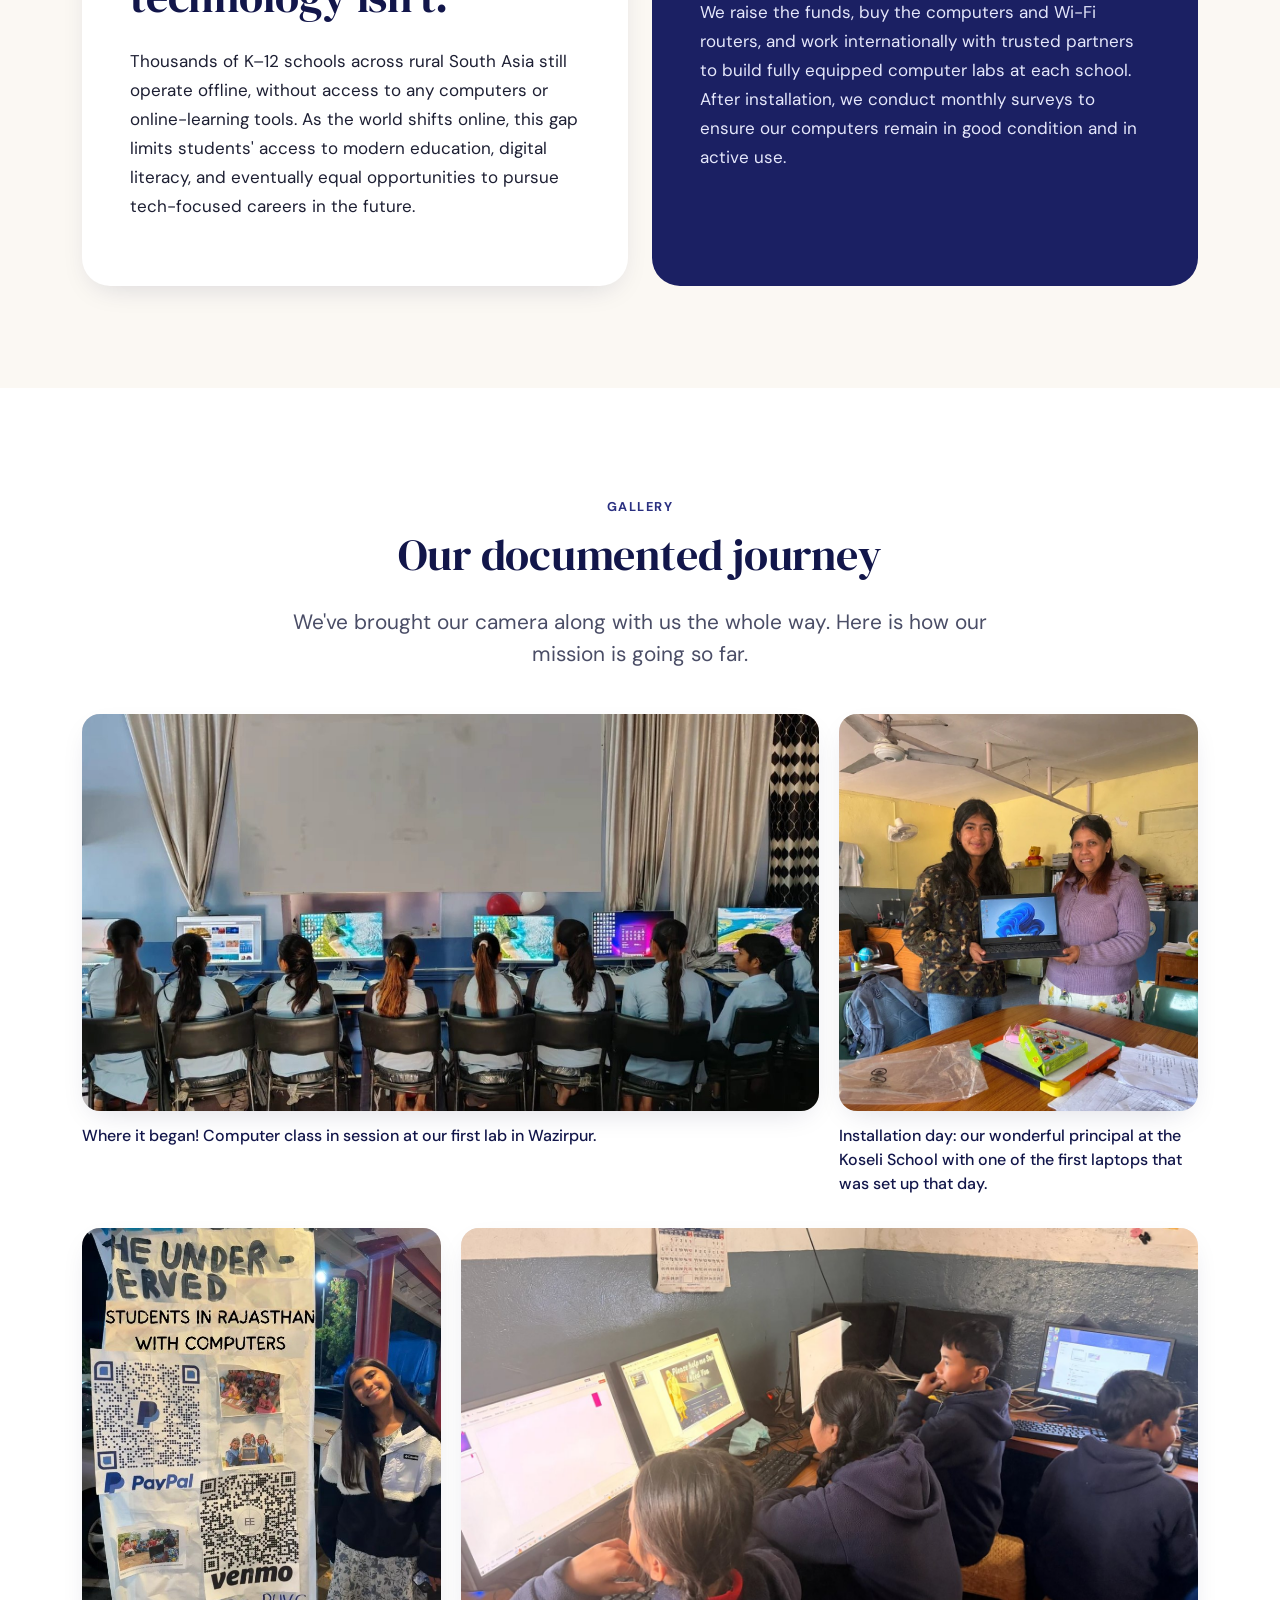
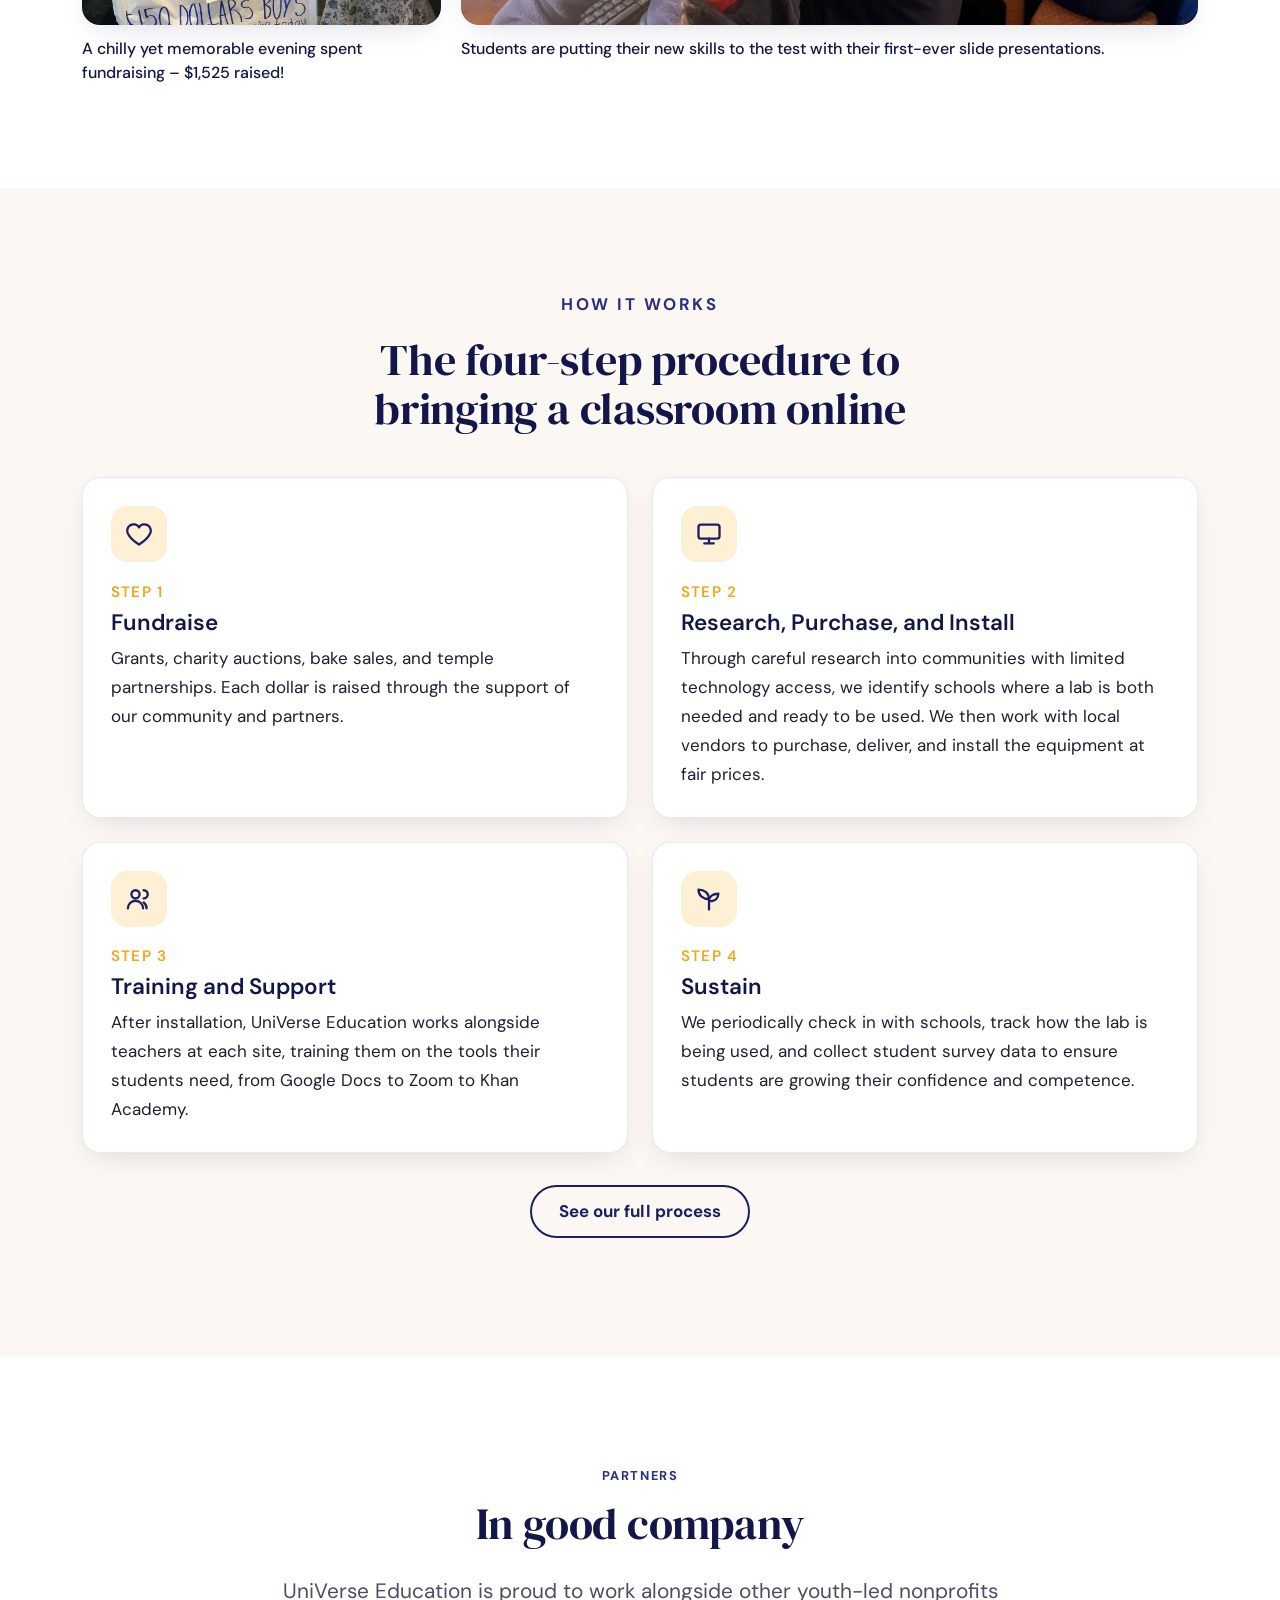
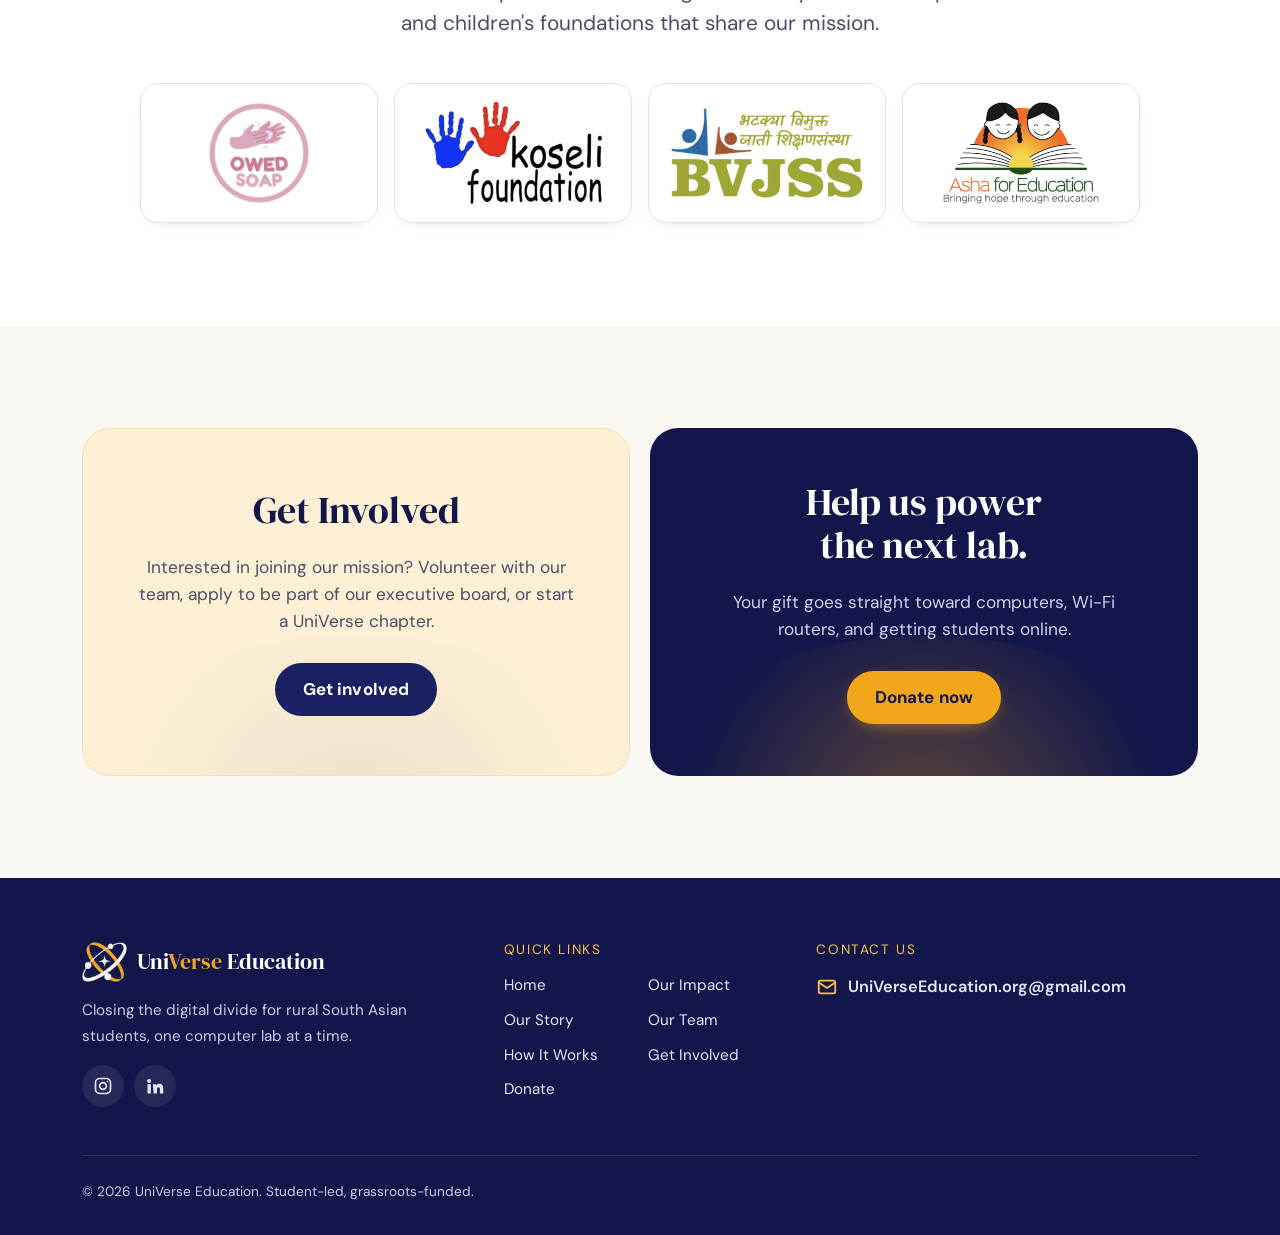
==== commit 8bd077d2: "Founding date wording and consistent Wi-Fi spelling Co-Authored-By: Claude Opus 5.5 <noreply@anthrop" ====
--- a/index.html
+++ b/index.html
@@ -9,7 +9,7 @@
   <meta property="og:type" content="website">
   <meta property="og:site_name" content="UniVerse Education">
   <meta property="og:title" content="UniVerse Education | Every student deserves a connection to the world">
-  <meta property="og:description" content="Student-led and grassroots-funded, we build computer labs with wifi in rural South Asian village schools.">
+  <meta property="og:description" content="Student-led and grassroots-funded, we build computer labs with Wi-Fi in rural South Asian village schools.">
   <meta property="og:url" content="https://universeeducation.com/">
   <meta property="og:image" content="https://universeeducation.com/images/og-image.jpg">
   <meta name="twitter:card" content="summary_large_image">
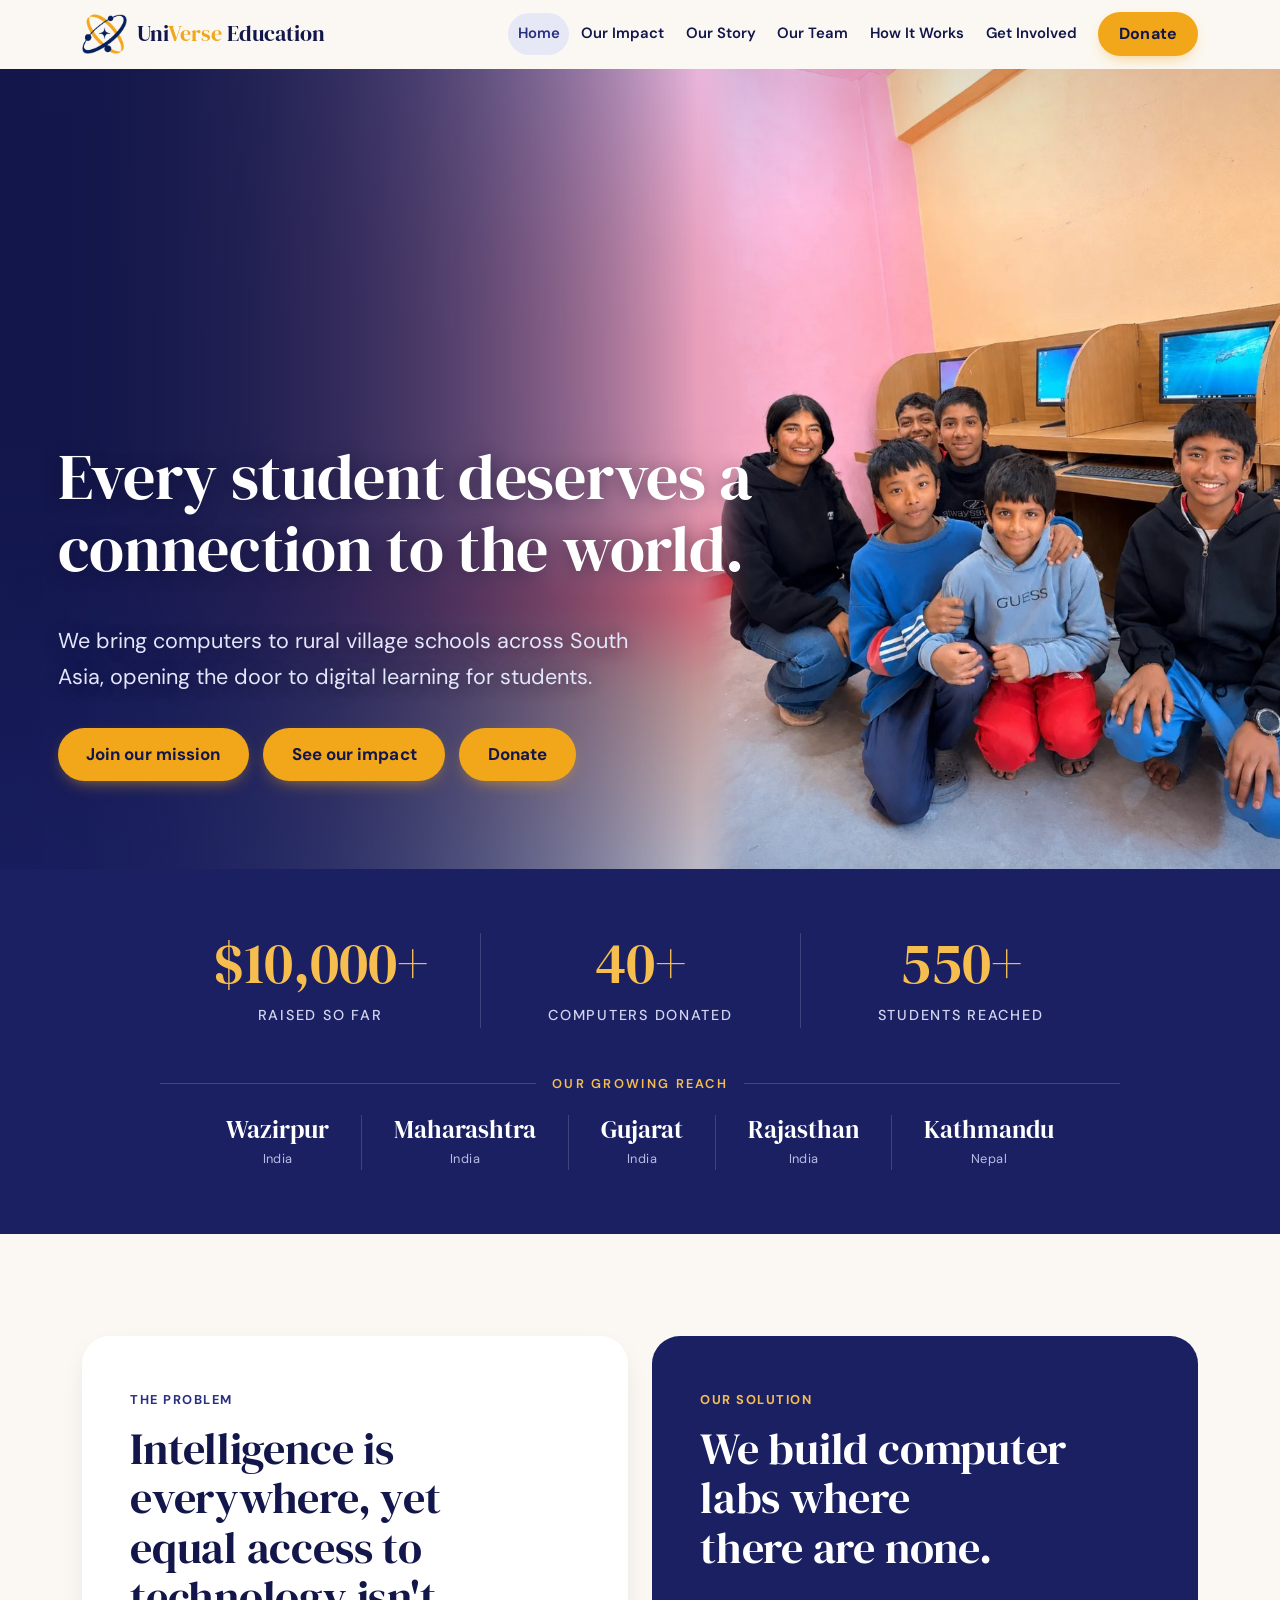
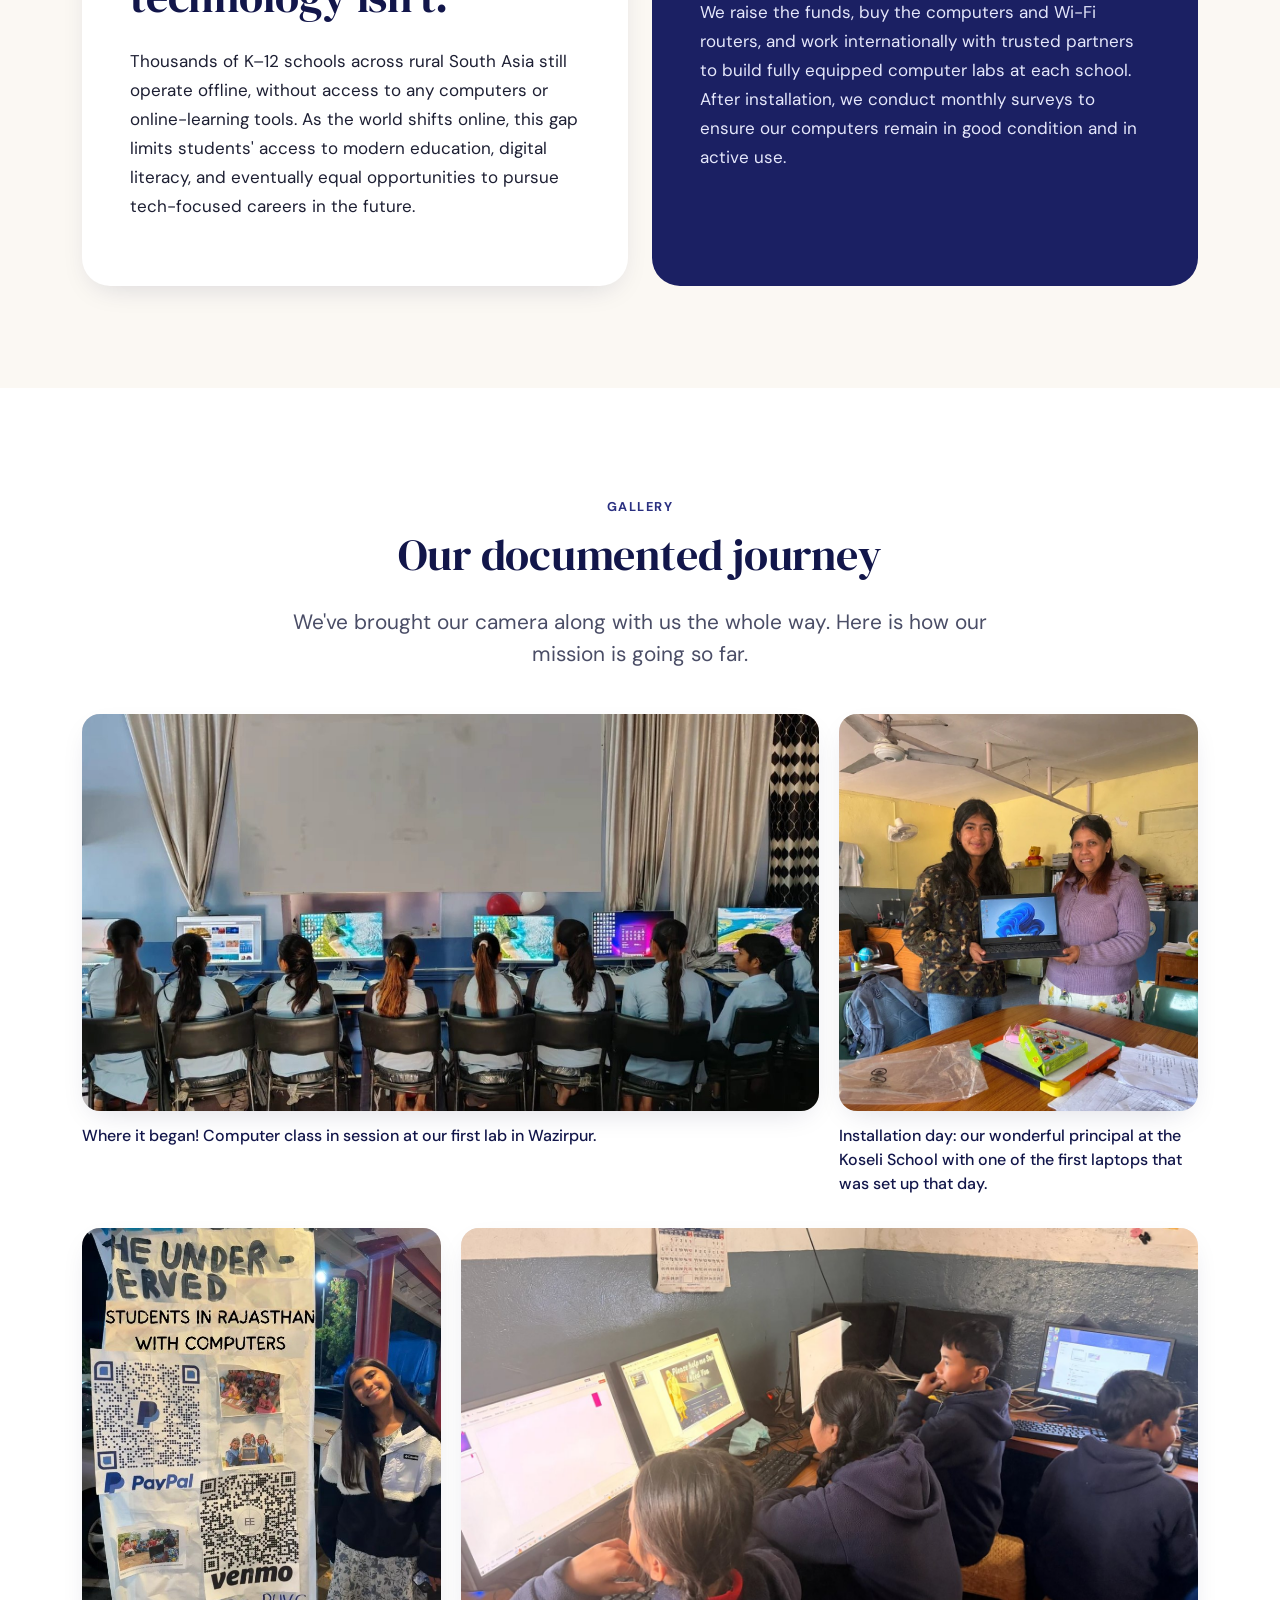
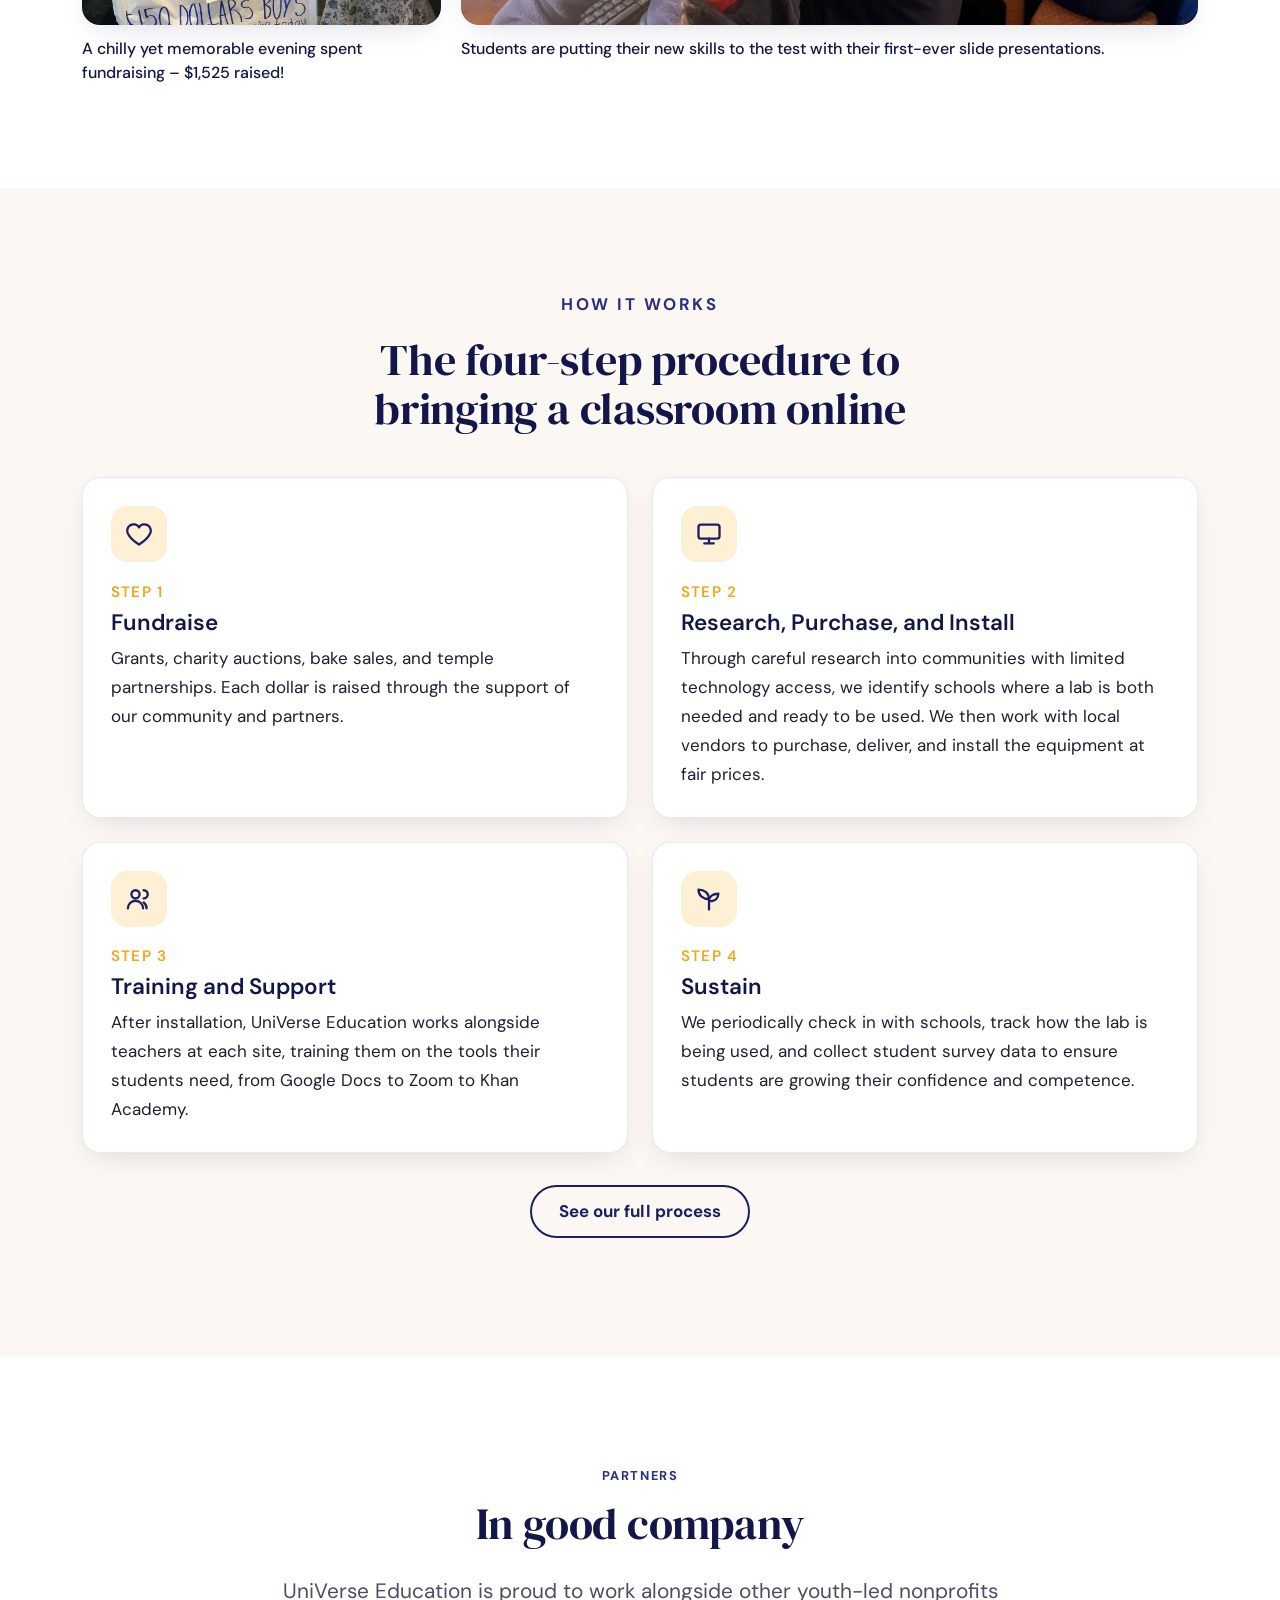
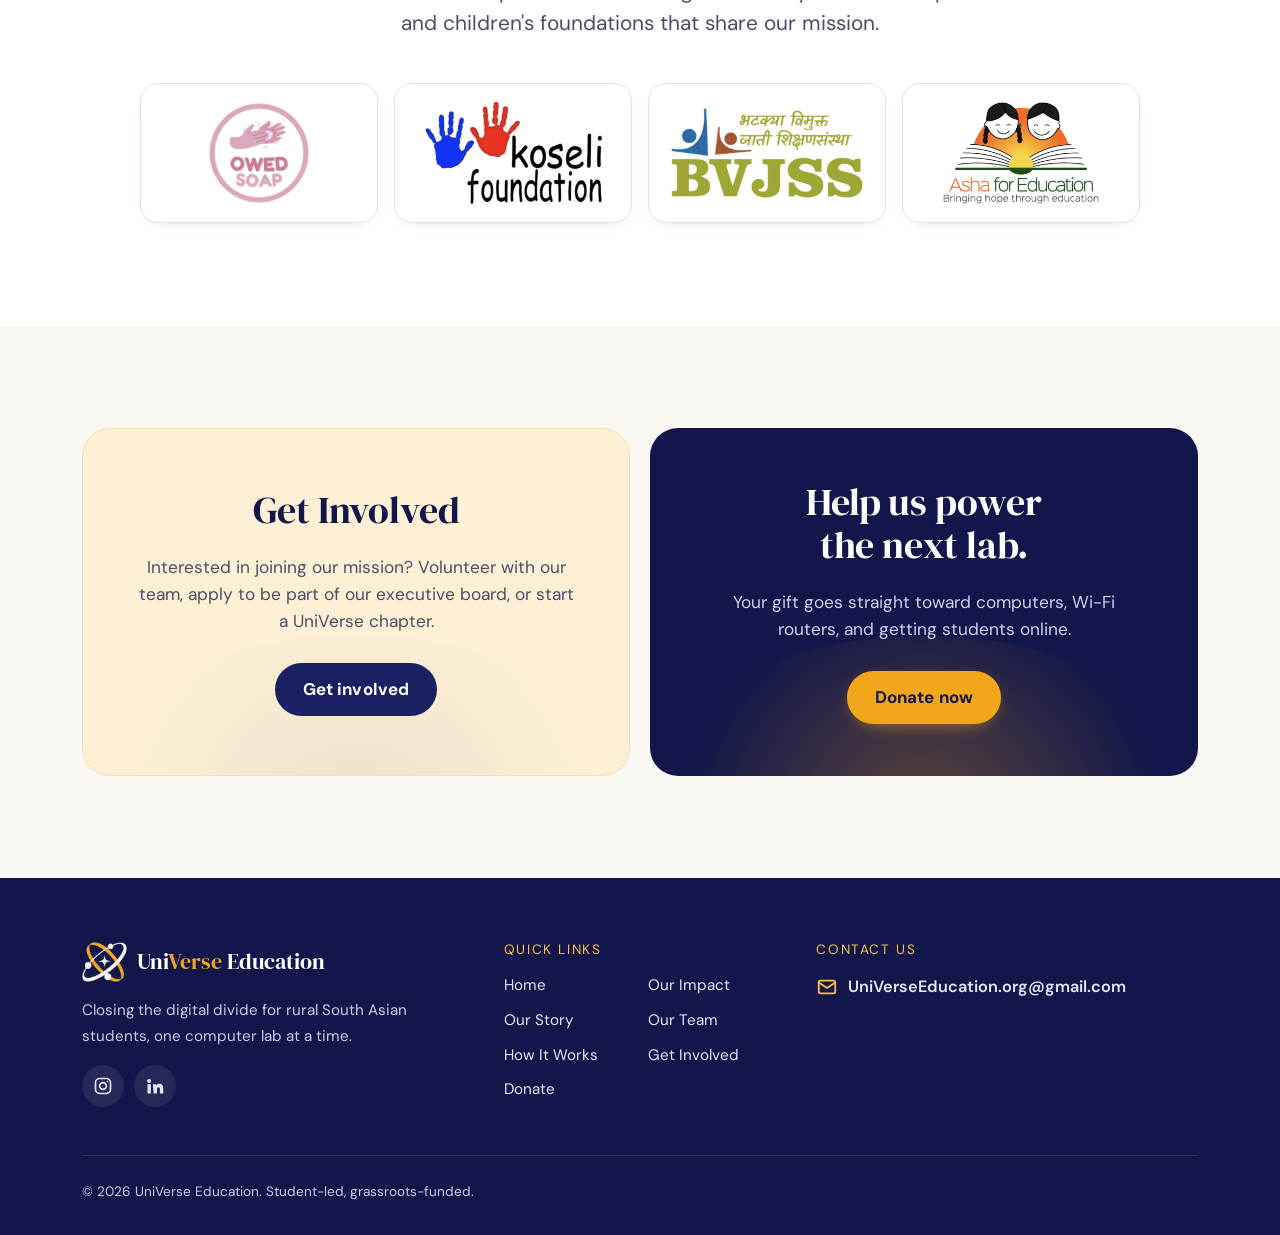
==== commit 9613d48e: "Use the custom domain universeeducation.net - CNAME file for GitHub Pages - Canonical, link-preview," ====
--- a/index.html
+++ b/index.html
@@ -5,13 +5,13 @@
   <meta name="viewport" content="width=device-width, initial-scale=1">
   <title>UniVerse Education | Computer Labs for Rural South Asian Schools</title>
   <meta name="description" content="UniVerse Education is a student-led initiative that builds computer labs with internet access in rural village schools across South Asia.">
-  <link rel="canonical" href="https://universeeducation.com/">
+  <link rel="canonical" href="https://universeeducation.net/">
   <meta property="og:type" content="website">
   <meta property="og:site_name" content="UniVerse Education">
   <meta property="og:title" content="UniVerse Education | Every student deserves a connection to the world">
   <meta property="og:description" content="Student-led and grassroots-funded, we build computer labs with Wi-Fi in rural South Asian village schools.">
-  <meta property="og:url" content="https://universeeducation.com/">
-  <meta property="og:image" content="https://universeeducation.com/images/og-image.jpg">
+  <meta property="og:url" content="https://universeeducation.net/">
+  <meta property="og:image" content="https://universeeducation.net/images/og-image.jpg">
   <meta name="twitter:card" content="summary_large_image">
   <meta name="theme-color" content="#1b2063">
   <link rel="icon" href="favicon.png" type="image/png">
--- a/css/styles.css
+++ b/css/styles.css
@@ -298,18 +298,24 @@
   /* soft light behind the photo's edge so the transition feels natural */
   .hero::after { display: none; }
   /* blurred copy of the photo: carries its colours far into the navy for a long, soft blend */
+  /* colour bridge: the photo's own left-edge colours (wall, then floor), fading in from the navy.
+     Because it matches what the photo starts with, the photo's fade has no visible seam. */
   .hero-glow {
-    display: block; position: absolute; top: 0; bottom: 0; right: 0; z-index: 0; pointer-events: none;
-    left: calc(clamp(2rem, 4.5vw, 5rem) + 22rem);
-    background: url("../images/home-hero.jpg") left center / cover no-repeat;
-    filter: blur(48px) saturate(1.15); opacity: .55; transform: scale(1.08);
-    -webkit-mask-image: linear-gradient(90deg, transparent 0%, rgba(0,0,0,.12) 18%, rgba(0,0,0,.32) 34%, rgba(0,0,0,.58) 48%, rgba(0,0,0,.8) 60%, #000 72%);
-            mask-image: linear-gradient(90deg, transparent 0%, rgba(0,0,0,.12) 18%, rgba(0,0,0,.32) 34%, rgba(0,0,0,.58) 48%, rgba(0,0,0,.8) 60%, #000 72%);
+    display: block; position: absolute; top: -40px; bottom: -40px; left: 0; right: 0; z-index: 0; pointer-events: none;
+    background: linear-gradient(180deg, rgb(253,196,232) 5%, rgb(253,185,217) 15%, rgb(253,176,203) 25%, rgb(253,172,197) 35%, rgb(252,172,197) 45%, rgb(243,161,182) 55%, rgb(222,108,122) 65%, rgb(208,164,157) 75%, rgb(208,185,183) 85%, rgb(204,200,210) 95%);
+    filter: blur(10px);
+    -webkit-mask-image: linear-gradient(90deg, rgba(0,0,0,0.0) calc((clamp(2rem, 4.5vw, 5rem) + 40rem) * 0), rgba(0,0,0,0.012) calc((clamp(2rem, 4.5vw, 5rem) + 40rem) * 0.12), rgba(0,0,0,0.05) calc((clamp(2rem, 4.5vw, 5rem) + 40rem) * 0.24), rgba(0,0,0,0.117) calc((clamp(2rem, 4.5vw, 5rem) + 40rem) * 0.36), rgba(0,0,0,0.214) calc((clamp(2rem, 4.5vw, 5rem) + 40rem) * 0.48), rgba(0,0,0,0.342) calc((clamp(2rem, 4.5vw, 5rem) + 40rem) * 0.6), rgba(0,0,0,0.473) calc((clamp(2rem, 4.5vw, 5rem) + 40rem) * 0.7), rgba(0,0,0,0.626) calc((clamp(2rem, 4.5vw, 5rem) + 40rem) * 0.8), rgba(0,0,0,0.765) calc((clamp(2rem, 4.5vw, 5rem) + 40rem) * 0.88), rgba(0,0,0,0.878) calc((clamp(2rem, 4.5vw, 5rem) + 40rem) * 0.94), rgba(0,0,0,1.0) calc((clamp(2rem, 4.5vw, 5rem) + 40rem) * 1), #000 100%);
+            mask-image: linear-gradient(90deg, rgba(0,0,0,0.0) calc((clamp(2rem, 4.5vw, 5rem) + 40rem) * 0), rgba(0,0,0,0.012) calc((clamp(2rem, 4.5vw, 5rem) + 40rem) * 0.12), rgba(0,0,0,0.05) calc((clamp(2rem, 4.5vw, 5rem) + 40rem) * 0.24), rgba(0,0,0,0.117) calc((clamp(2rem, 4.5vw, 5rem) + 40rem) * 0.36), rgba(0,0,0,0.214) calc((clamp(2rem, 4.5vw, 5rem) + 40rem) * 0.48), rgba(0,0,0,0.342) calc((clamp(2rem, 4.5vw, 5rem) + 40rem) * 0.6), rgba(0,0,0,0.473) calc((clamp(2rem, 4.5vw, 5rem) + 40rem) * 0.7), rgba(0,0,0,0.626) calc((clamp(2rem, 4.5vw, 5rem) + 40rem) * 0.8), rgba(0,0,0,0.765) calc((clamp(2rem, 4.5vw, 5rem) + 40rem) * 0.88), rgba(0,0,0,0.878) calc((clamp(2rem, 4.5vw, 5rem) + 40rem) * 0.94), rgba(0,0,0,1.0) calc((clamp(2rem, 4.5vw, 5rem) + 40rem) * 1), #000 100%);
+  }
+  /* keeps the text area readable on top of the warmer glow */
+  .hero > .container::before {
+    content: ""; position: absolute; inset: 0 auto 0 0; width: 62%; z-index: 1; pointer-events: none;
+    background: linear-gradient(90deg, rgba(18,22,74,.5) 0%, rgba(18,22,74,.38) 40%, rgba(18,22,74,.18) 75%, rgba(18,22,74,0) 100%);
   }
   .hero .hero-photo {
     inset: 0 0 0 auto; left: calc(clamp(2rem, 4.5vw, 5rem) + 40rem);
-    -webkit-mask-image: linear-gradient(90deg, transparent 0%, rgba(0,0,0,.05) 3%, rgba(0,0,0,.15) 6%, rgba(0,0,0,.3) 9%, rgba(0,0,0,.48) 12%, rgba(0,0,0,.66) 15%, rgba(0,0,0,.82) 18%, rgba(0,0,0,.93) 21%, #000 25%);
-            mask-image: linear-gradient(90deg, transparent 0%, rgba(0,0,0,.05) 3%, rgba(0,0,0,.15) 6%, rgba(0,0,0,.3) 9%, rgba(0,0,0,.48) 12%, rgba(0,0,0,.66) 15%, rgba(0,0,0,.82) 18%, rgba(0,0,0,.93) 21%, #000 25%);
+    -webkit-mask-image: linear-gradient(90deg, transparent 0%, rgba(0,0,0,.1) 1.5%, rgba(0,0,0,.3) 3%, rgba(0,0,0,.55) 4.5%, rgba(0,0,0,.78) 6%, rgba(0,0,0,.93) 7.5%, #000 9%);
+            mask-image: linear-gradient(90deg, transparent 0%, rgba(0,0,0,.1) 1.5%, rgba(0,0,0,.3) 3%, rgba(0,0,0,.55) 4.5%, rgba(0,0,0,.78) 6%, rgba(0,0,0,.93) 7.5%, #000 9%);
   }
   .hero .hero-photo::after { background: linear-gradient(180deg, rgba(18,22,74,.12) 0%, rgba(18,22,74,0) 18%, rgba(18,22,74,0) 82%, rgba(18,22,74,.25) 100%); }
 }
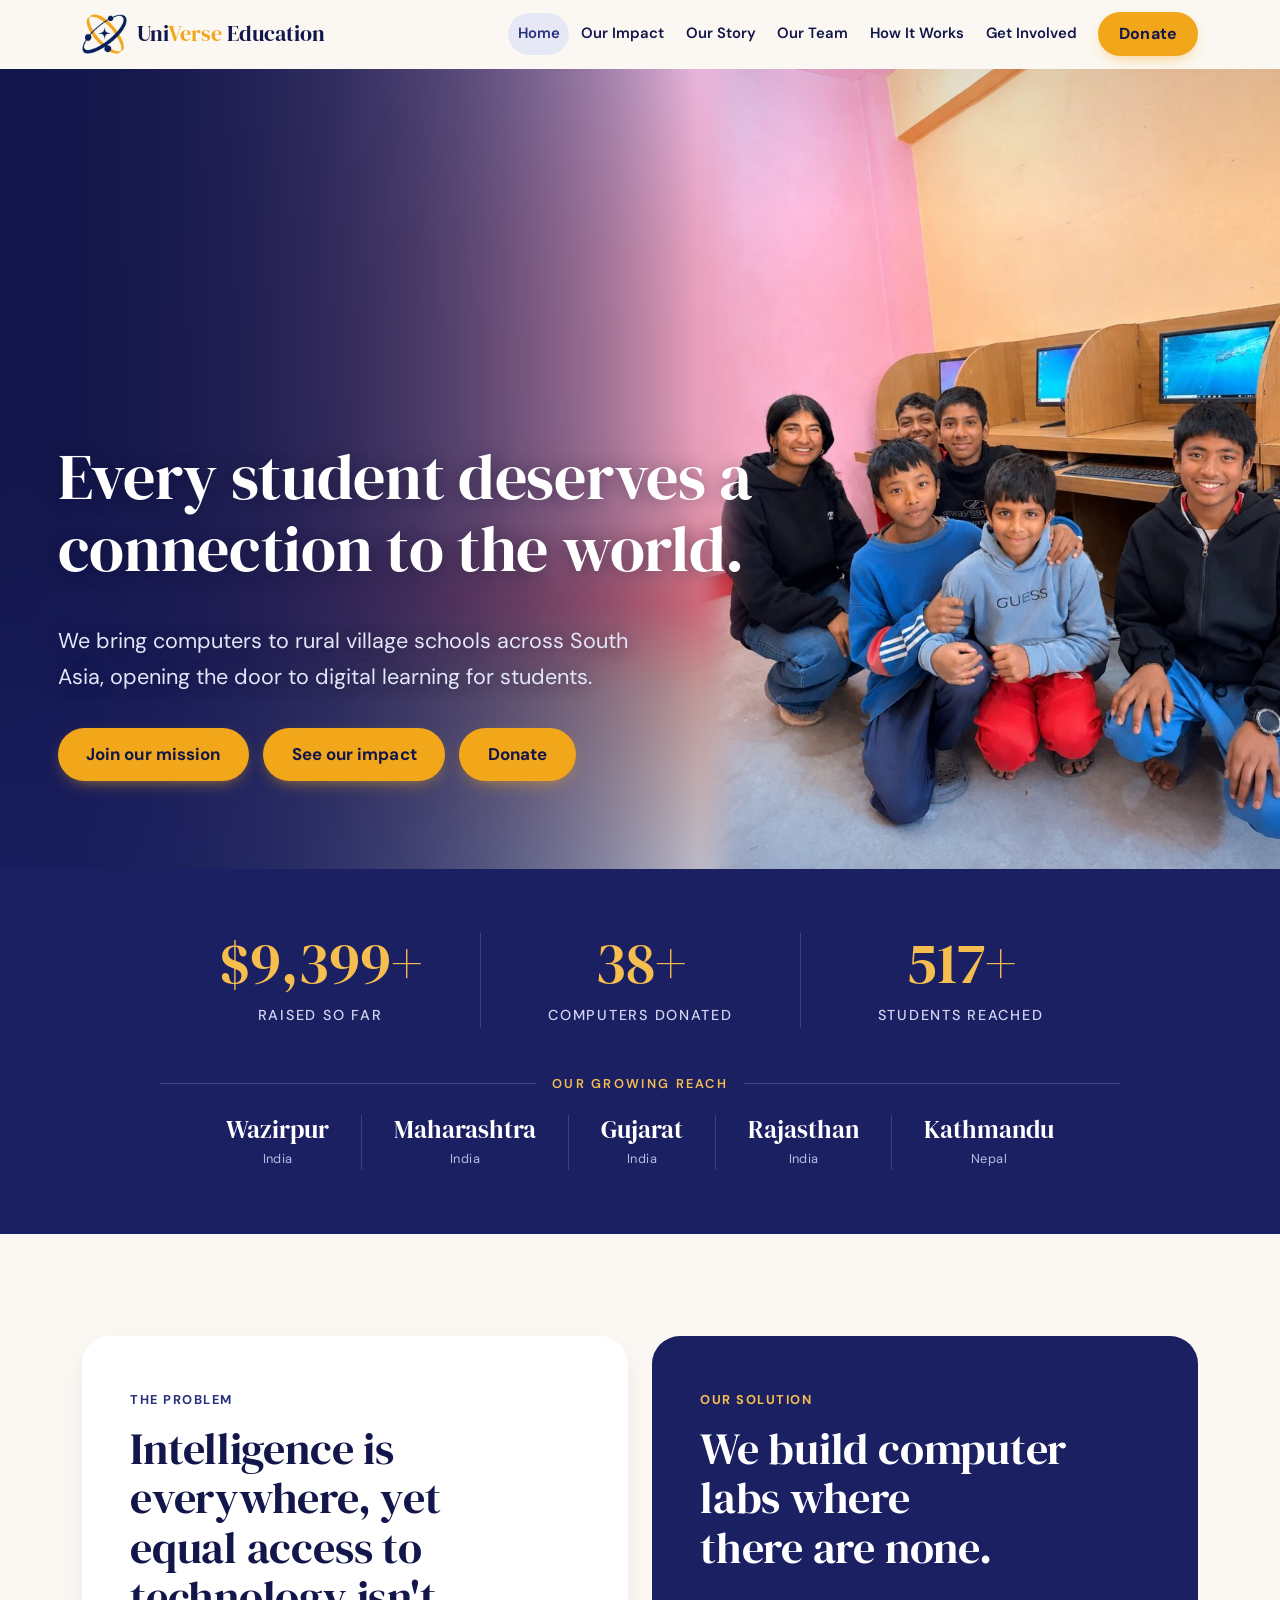
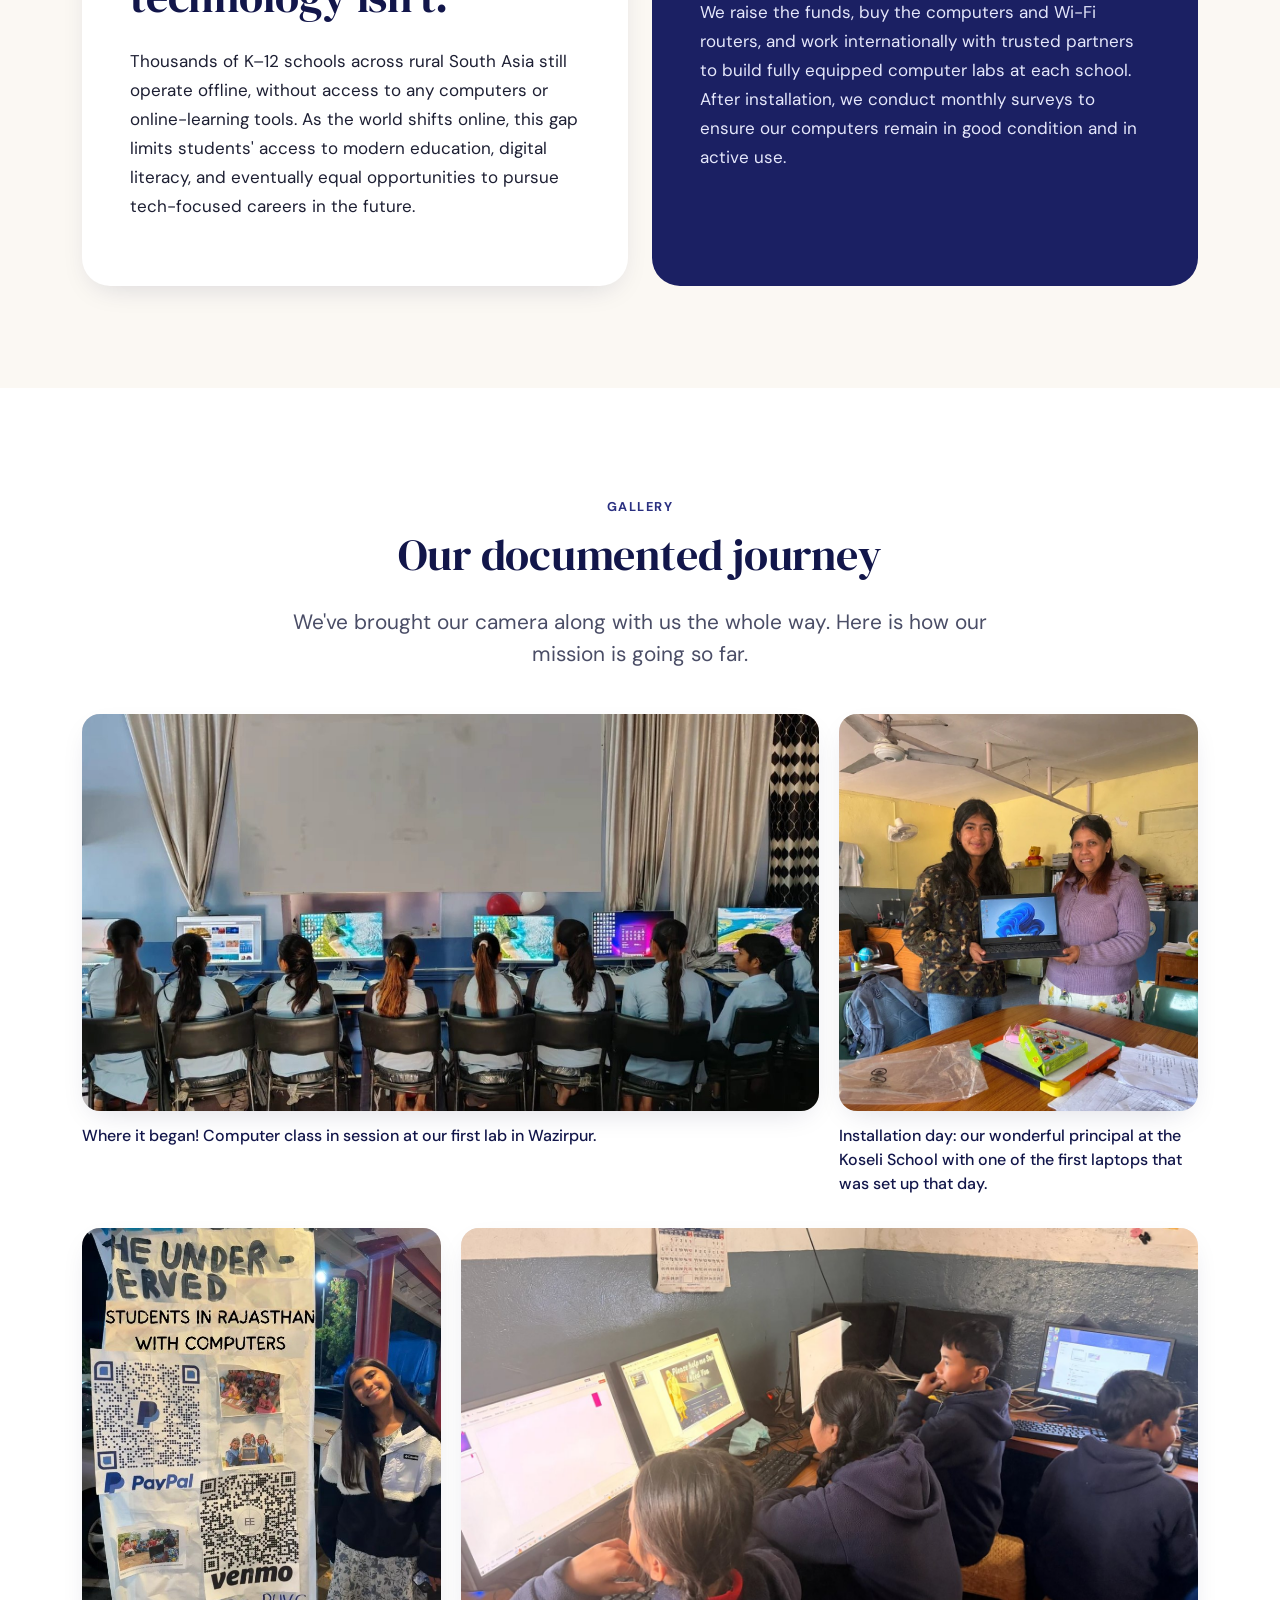
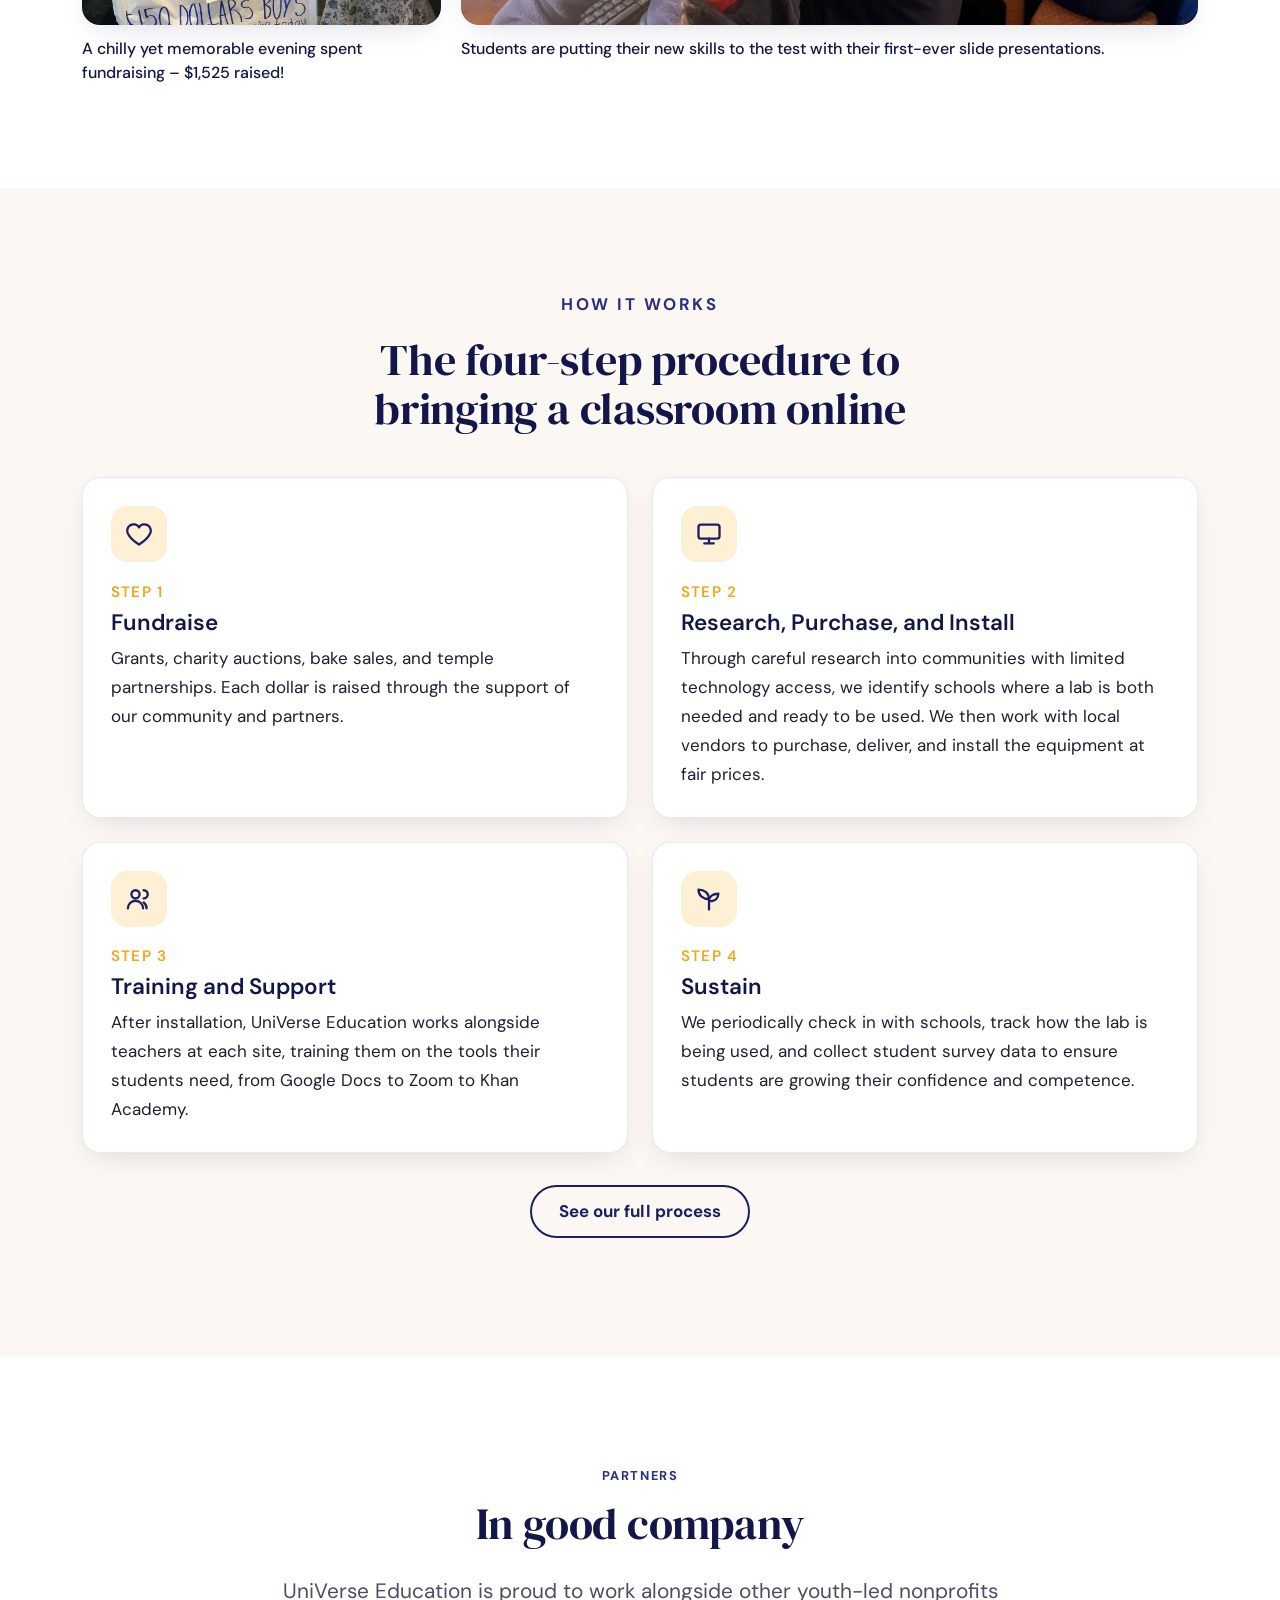
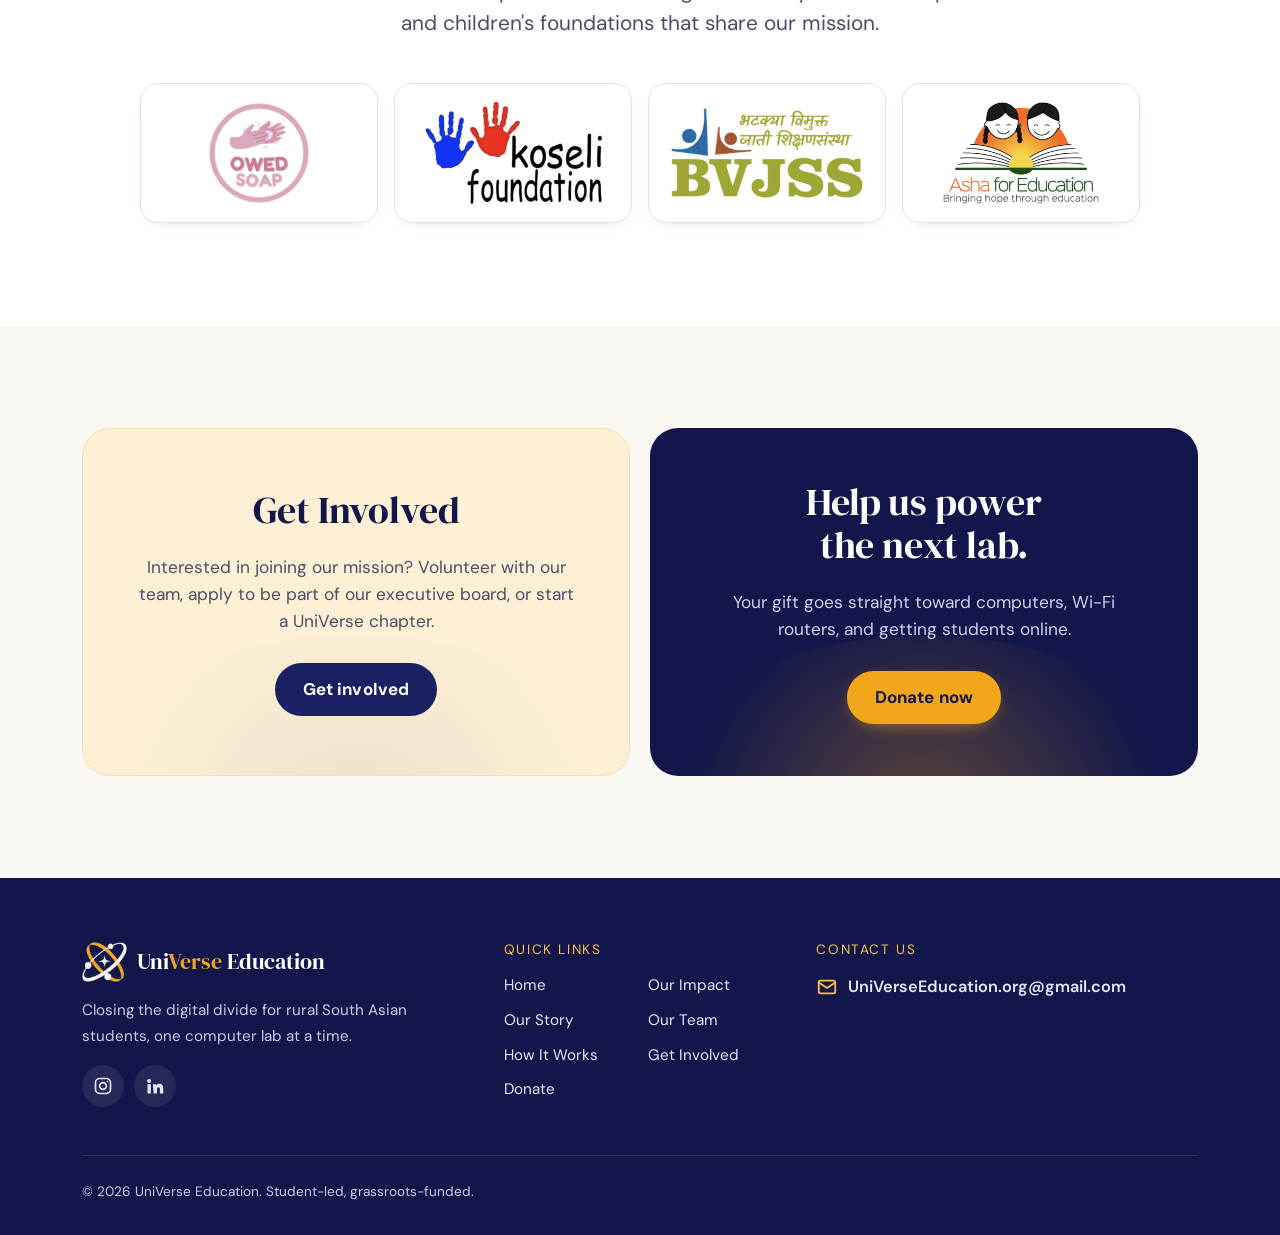
==== commit 43962996: "Clean page addresses and scroll-triggered impact counters - Links use short addresses (/impact, /sto" ====
--- a/index.html
+++ b/index.html
@@ -35,9 +35,9 @@
           <h1>Every student deserves a connection to the world.</h1>
           <p>We bring computers to rural village schools across South Asia, opening the door to digital learning for students.</p>
           <div class="btn-row">
-            <a class="btn btn-accent" href="get-involved.html">Join our mission</a>
-            <a class="btn btn-accent" href="impact.html">See our impact</a>
-            <a class="btn btn-accent" href="donate.html">Donate</a>
+            <a class="btn btn-accent" href="/get-involved">Join our mission</a>
+            <a class="btn btn-accent" href="/impact">See our impact</a>
+            <a class="btn btn-accent" href="/donate">Donate</a>
           </div>
         </div>
       </div>
@@ -152,7 +152,7 @@
             <p>We periodically check in with schools, track how the lab is being used, and collect student survey data to ensure students are growing their confidence and competence.</p>
           </article>
         </div>
-        <p class="center mt-2"><a class="btn btn-outline" href="how-it-works.html">See our full process</a></p>
+        <p class="center mt-2"><a class="btn btn-outline" href="/how-it-works">See our full process</a></p>
       </div>
     </section>
 
@@ -180,12 +180,12 @@
           <div class="cta-band cta-light reveal">
             <h2>Get Involved</h2>
             <p class="lead cta-lead">Interested in joining our mission? Volunteer with our team, apply to be part of our executive board, or start a UniVerse chapter.</p>
-            <div class="btn-row center"><a class="btn btn-primary" href="get-involved.html">Get involved</a></div>
+            <div class="btn-row center"><a class="btn btn-primary" href="/get-involved">Get involved</a></div>
           </div>
           <div class="cta-band reveal">
             <h2>Help us power the next lab.</h2>
             <p class="lead cta-lead">Your gift goes straight toward computers, Wi-Fi routers, and getting students online.</p>
-            <div class="btn-row center"><a class="btn btn-accent" href="donate.html">Donate now</a></div>
+            <div class="btn-row center"><a class="btn btn-accent" href="/donate">Donate now</a></div>
           </div>
         </div>
       </div>
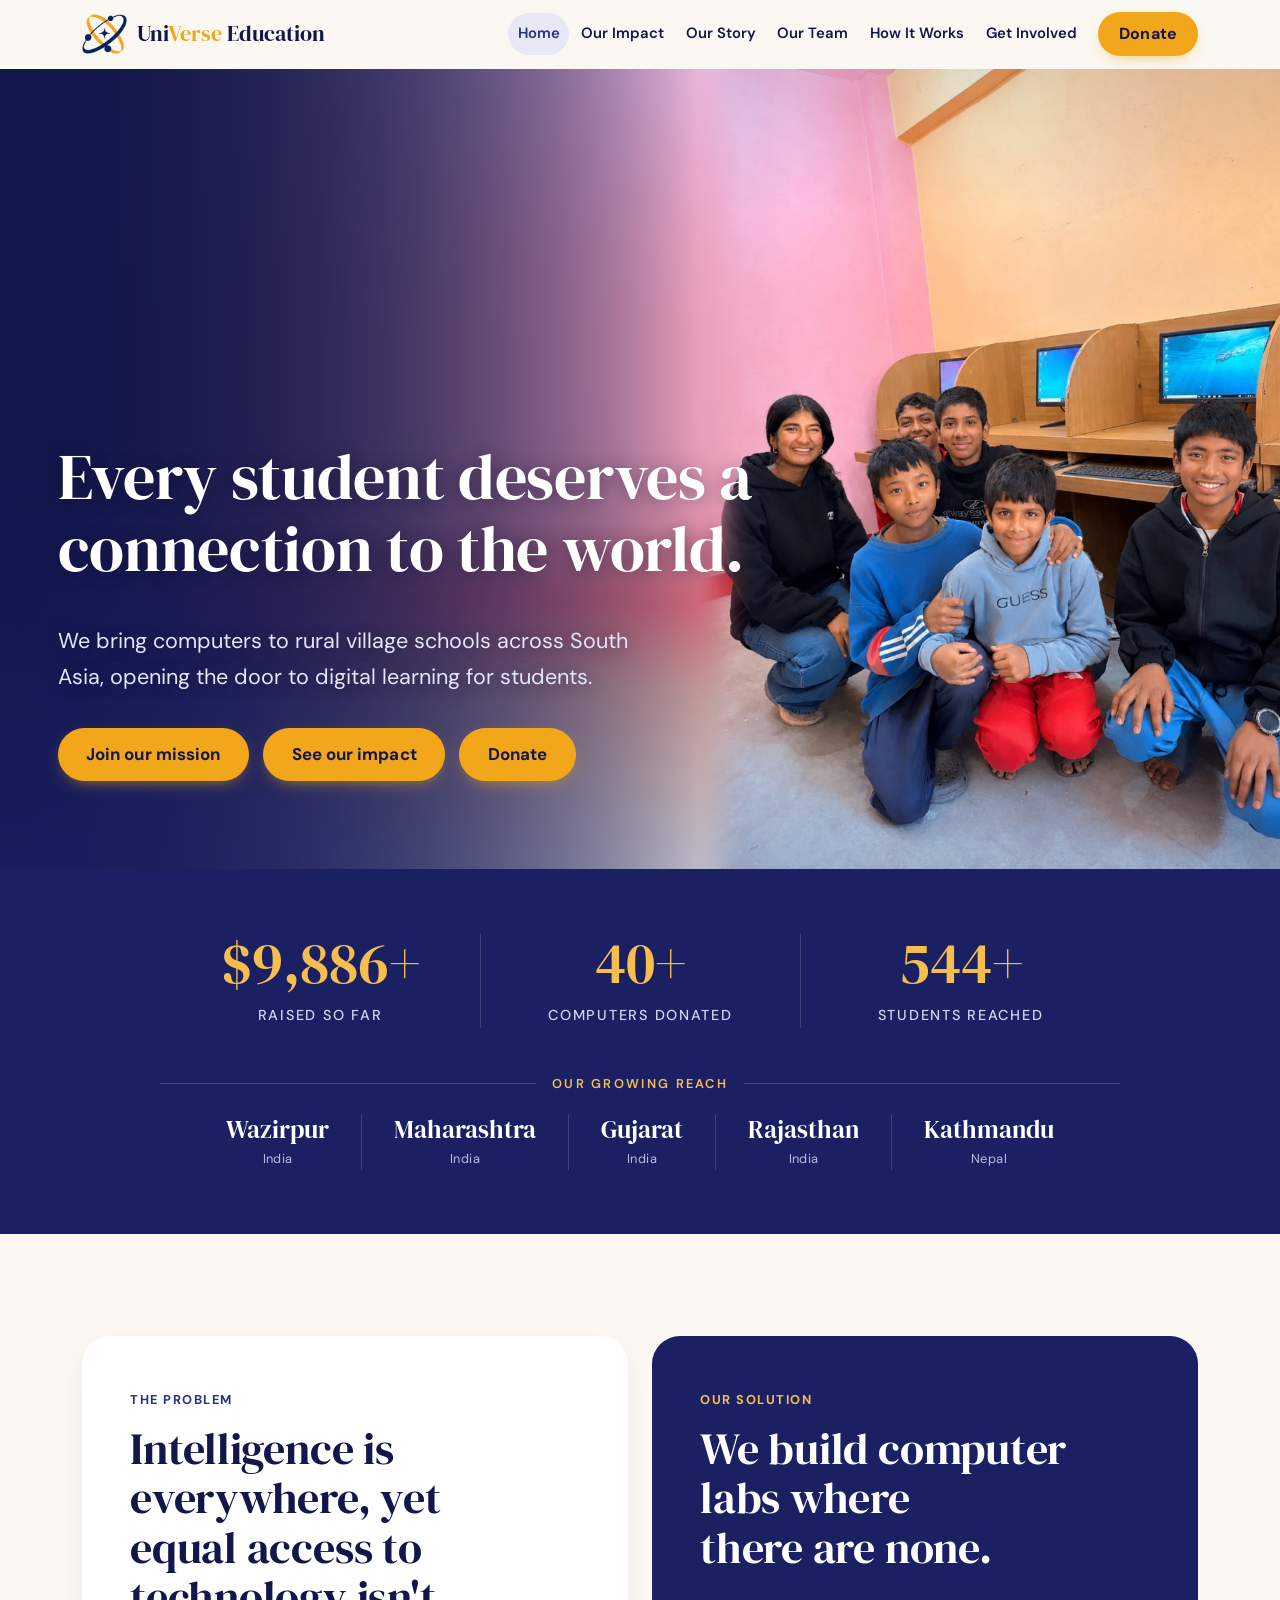
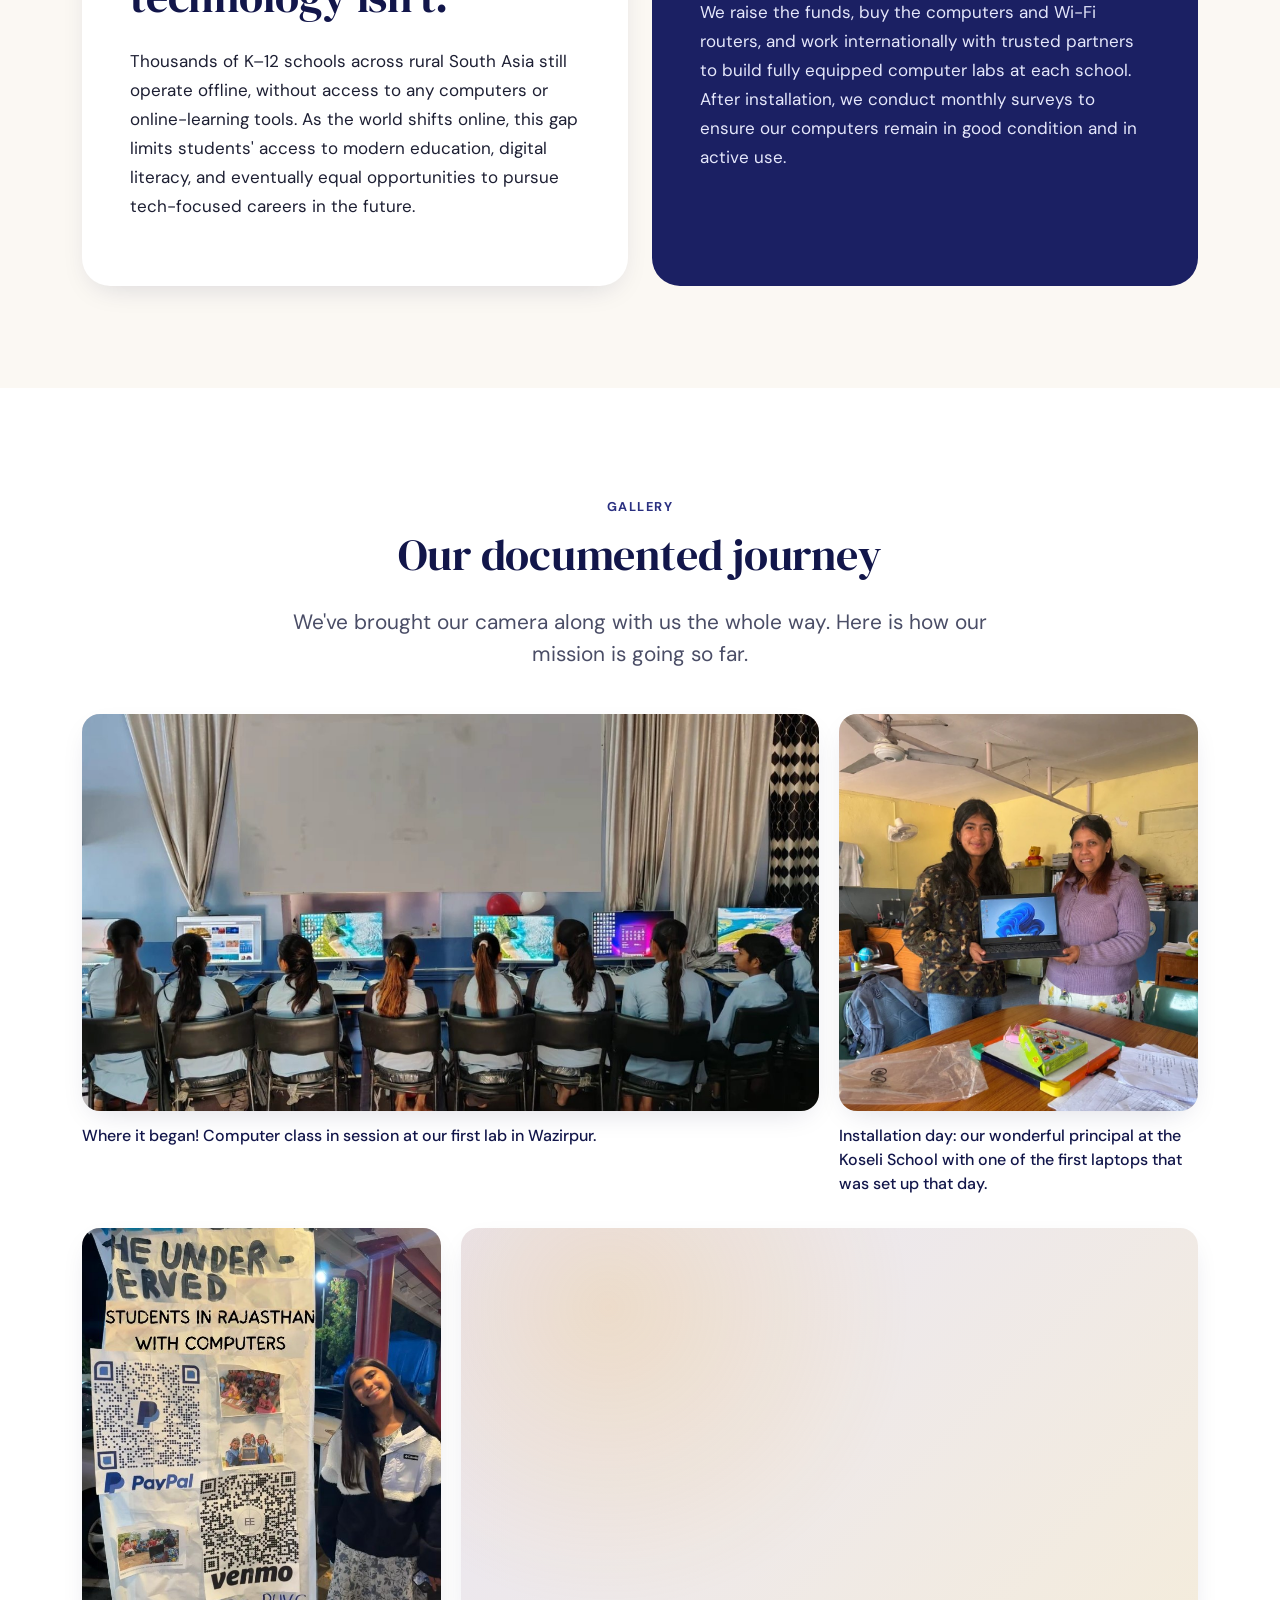
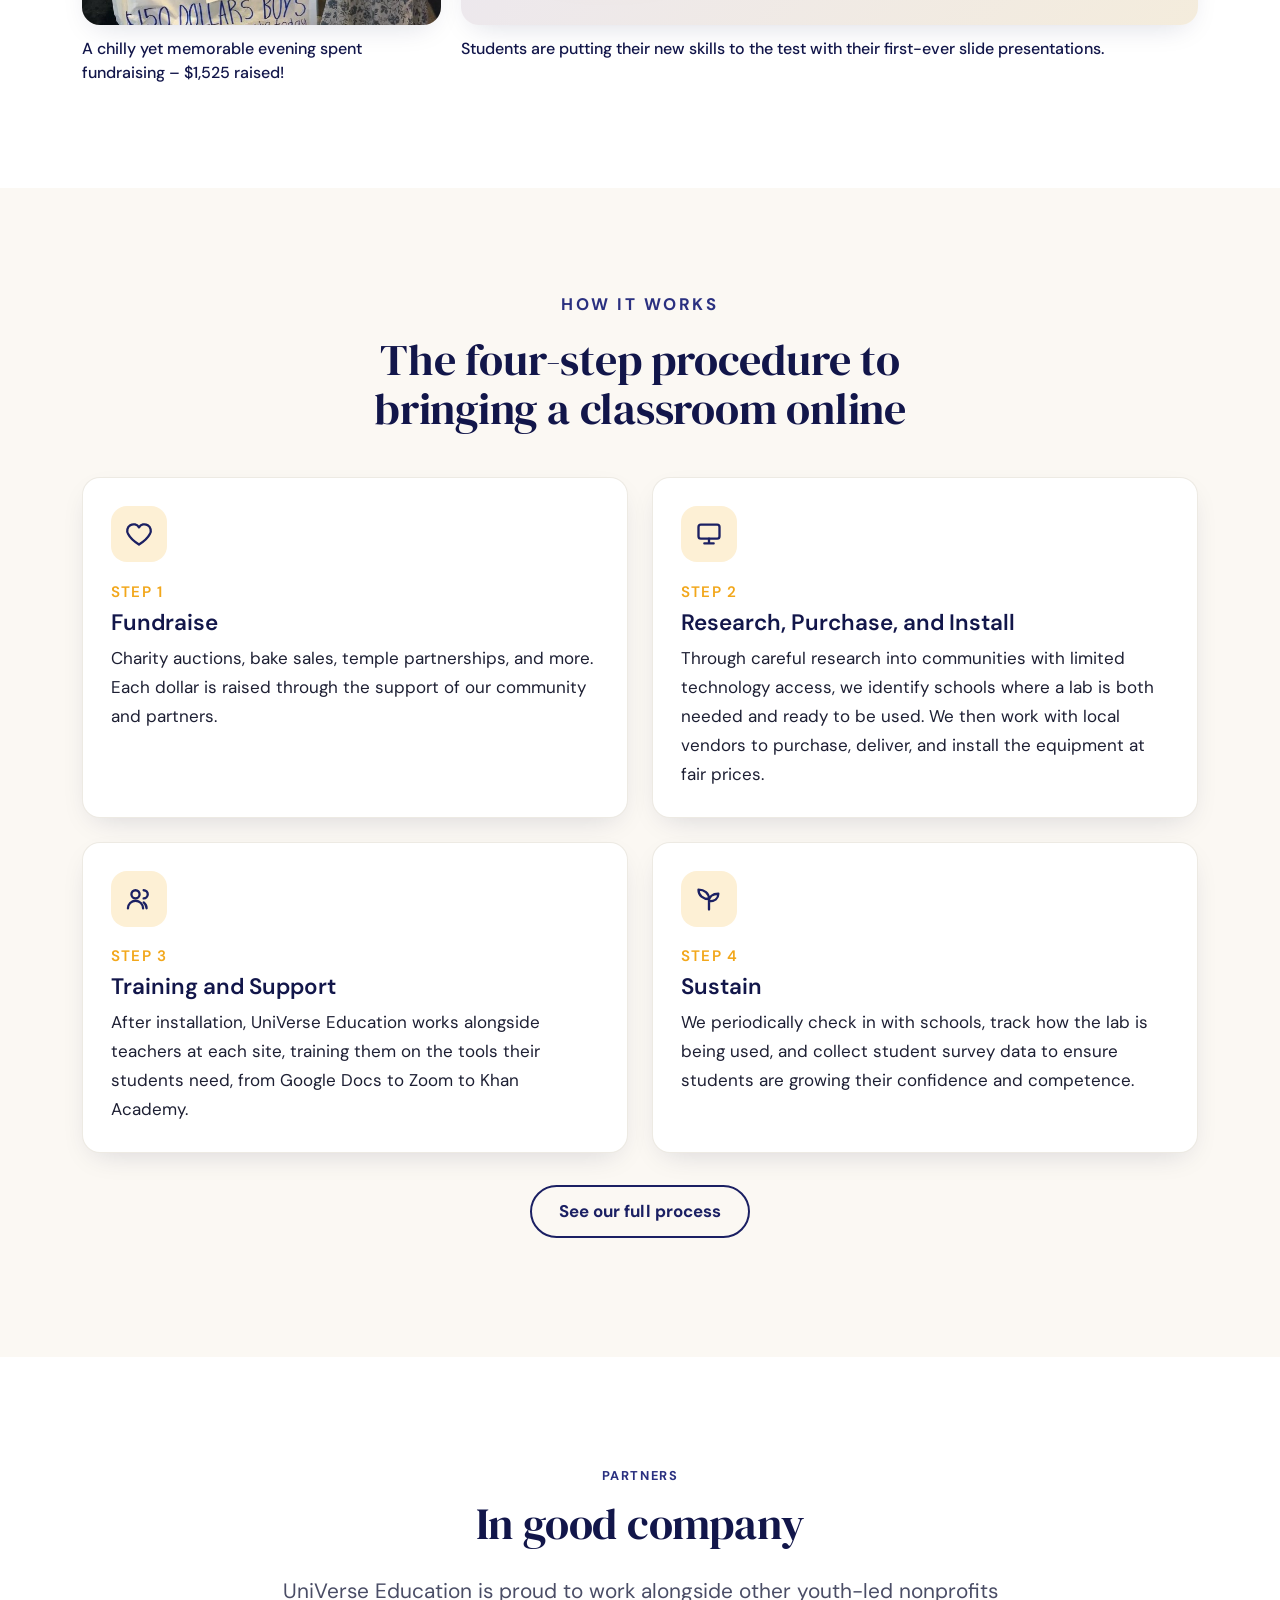
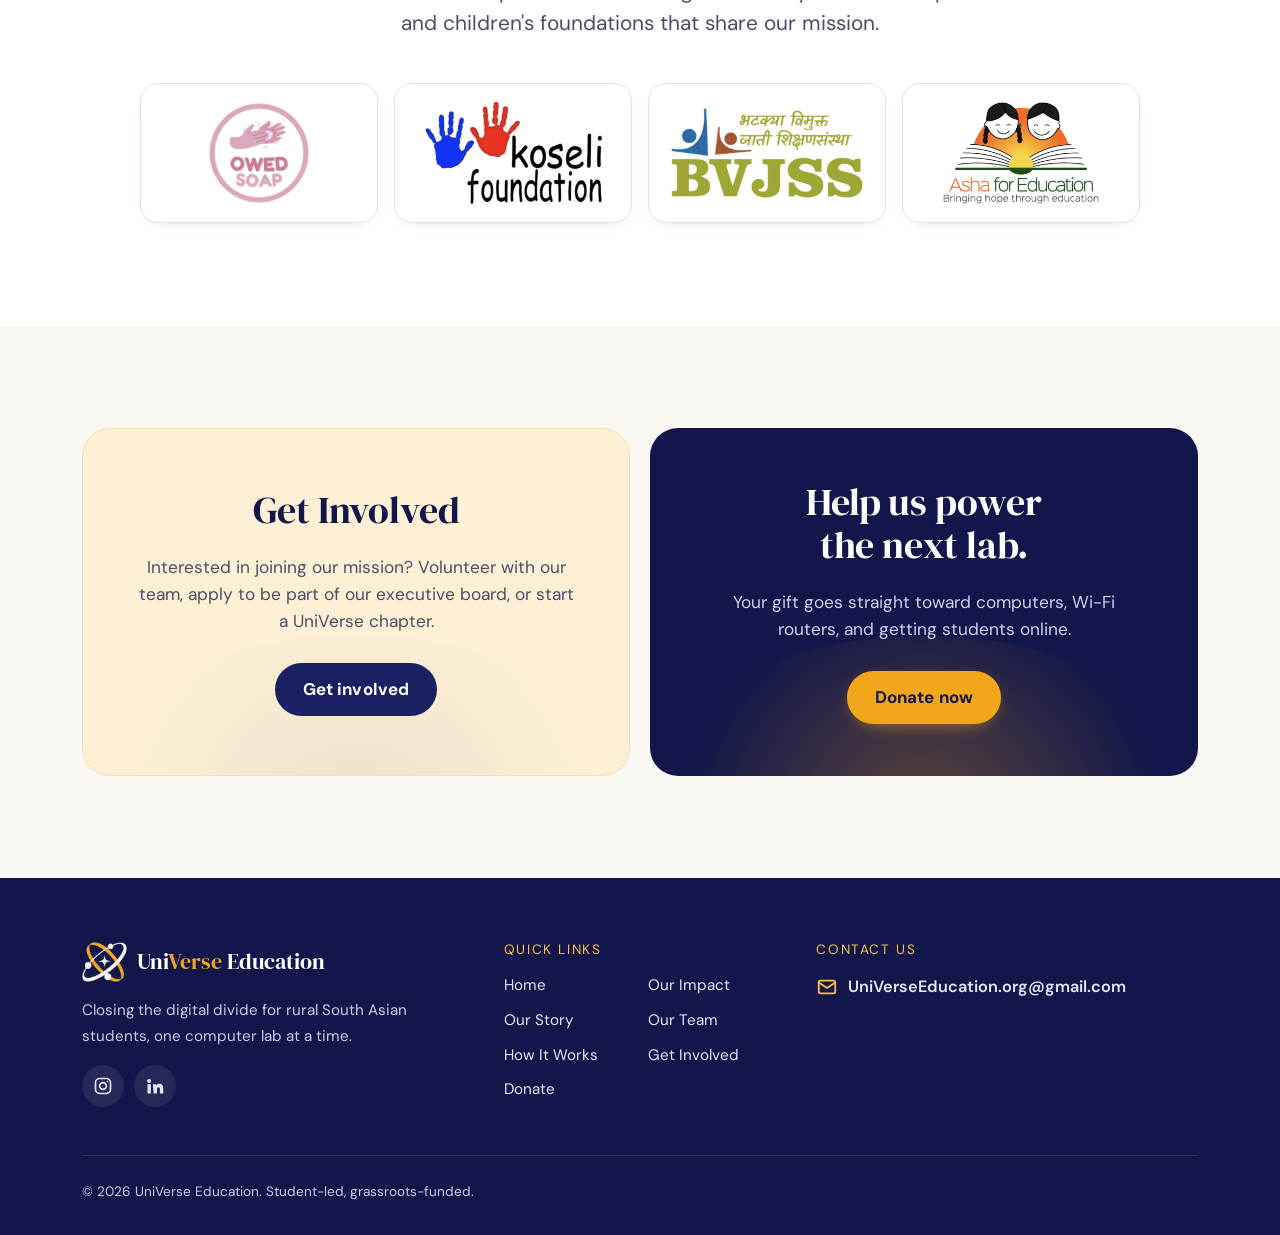
==== commit a39ea635: "Fundraise step wording and 'spent the summer' in founding story Co-Authored-By: Claude Opus 5.5 <nor" ====
--- a/index.html
+++ b/index.html
@@ -131,7 +131,7 @@
             <div class="icon-badge"><svg viewBox="0 0 24 24" fill="none" stroke="currentColor" stroke-width="2" stroke-linecap="round" stroke-linejoin="round" aria-hidden="true"><path d="M12 21s-7-4.4-9.3-9A5.3 5.3 0 0 1 12 6.3 5.3 5.3 0 0 1 21.3 12C19 16.6 12 21 12 21z"/></svg></div>
             <p class="step-num">Step 1</p>
             <h3>Fundraise</h3>
-            <p>Grants, charity auctions, bake sales, and temple partnerships. Each dollar is raised through the support of our community and partners.</p>
+            <p>Charity auctions, bake sales, temple partnerships, and more. Each dollar is raised through the support of our community and partners.</p>
           </article>
           <article class="card reveal">
             <div class="icon-badge"><svg viewBox="0 0 24 24" fill="none" stroke="currentColor" stroke-width="2" stroke-linecap="round" stroke-linejoin="round" aria-hidden="true"><rect x="3" y="4" width="18" height="12" rx="2"/><path d="M8 20h8M12 16v4"/></svg></div>
